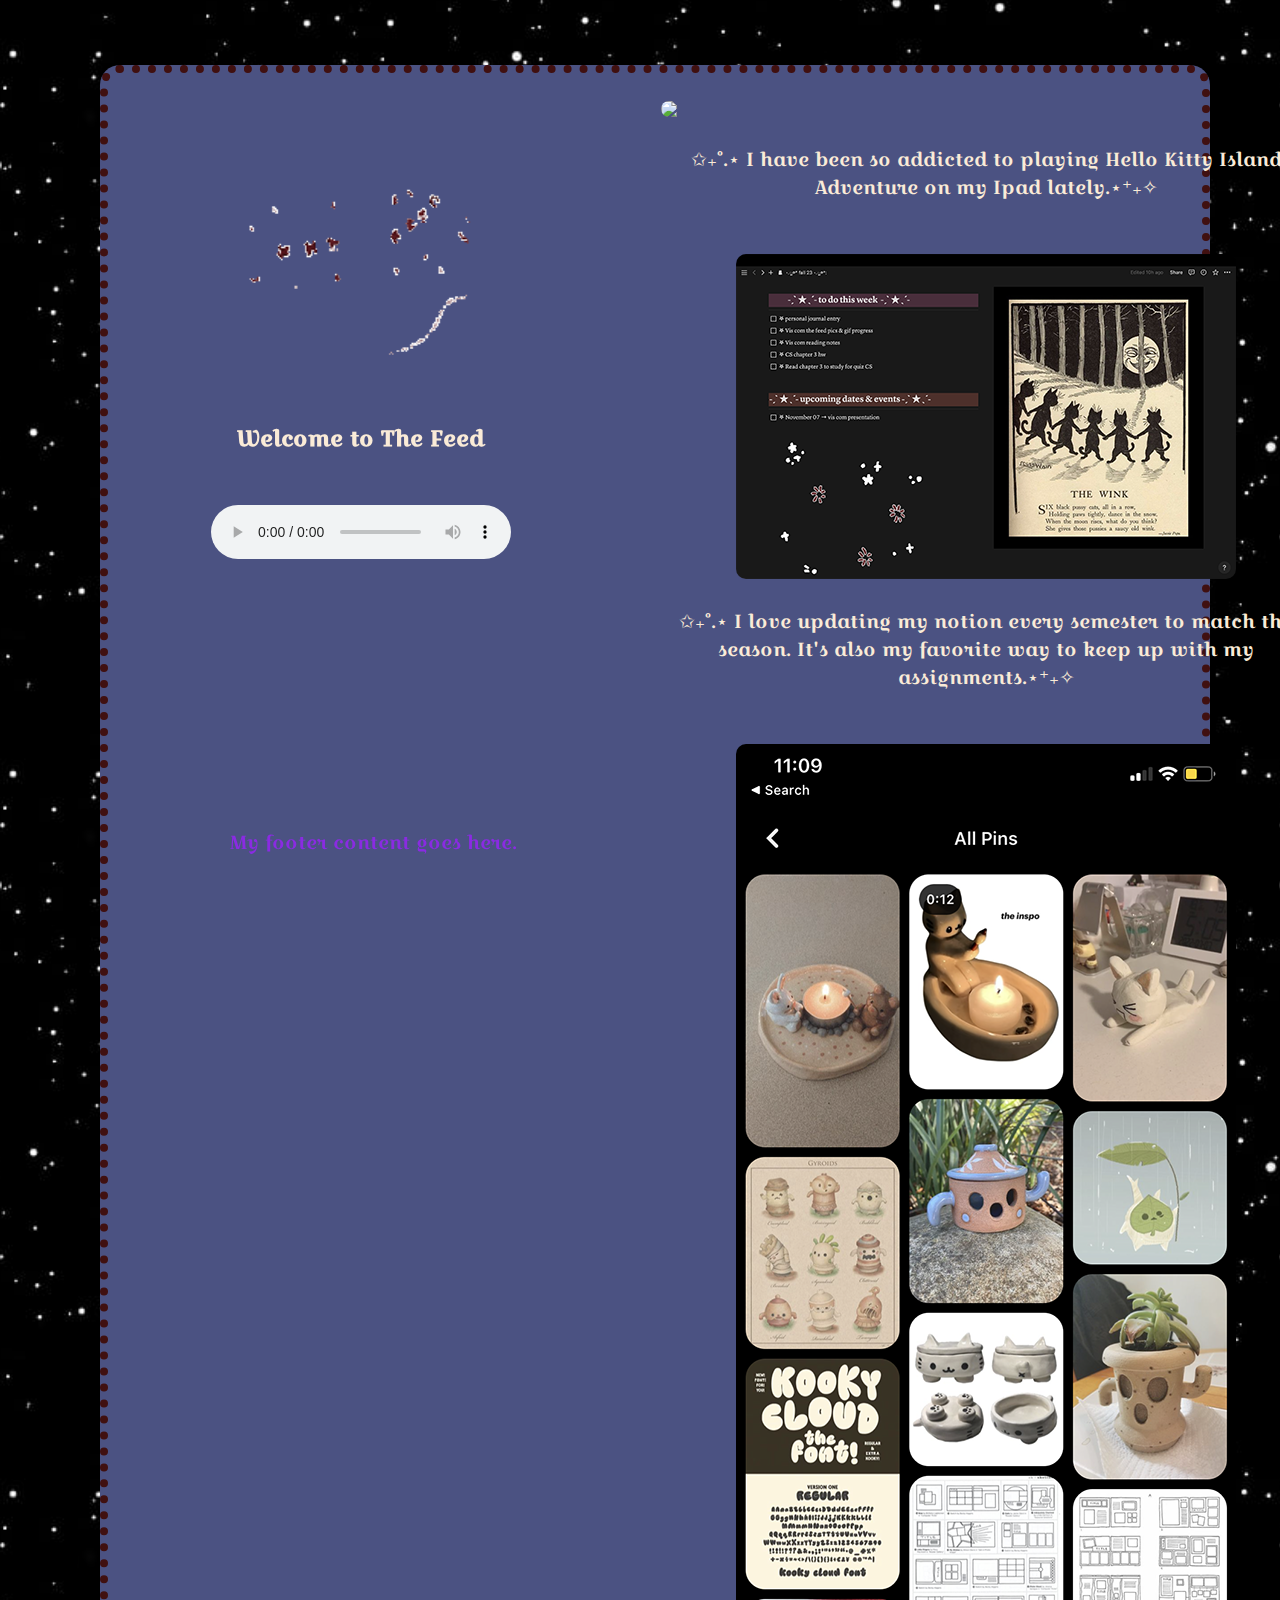
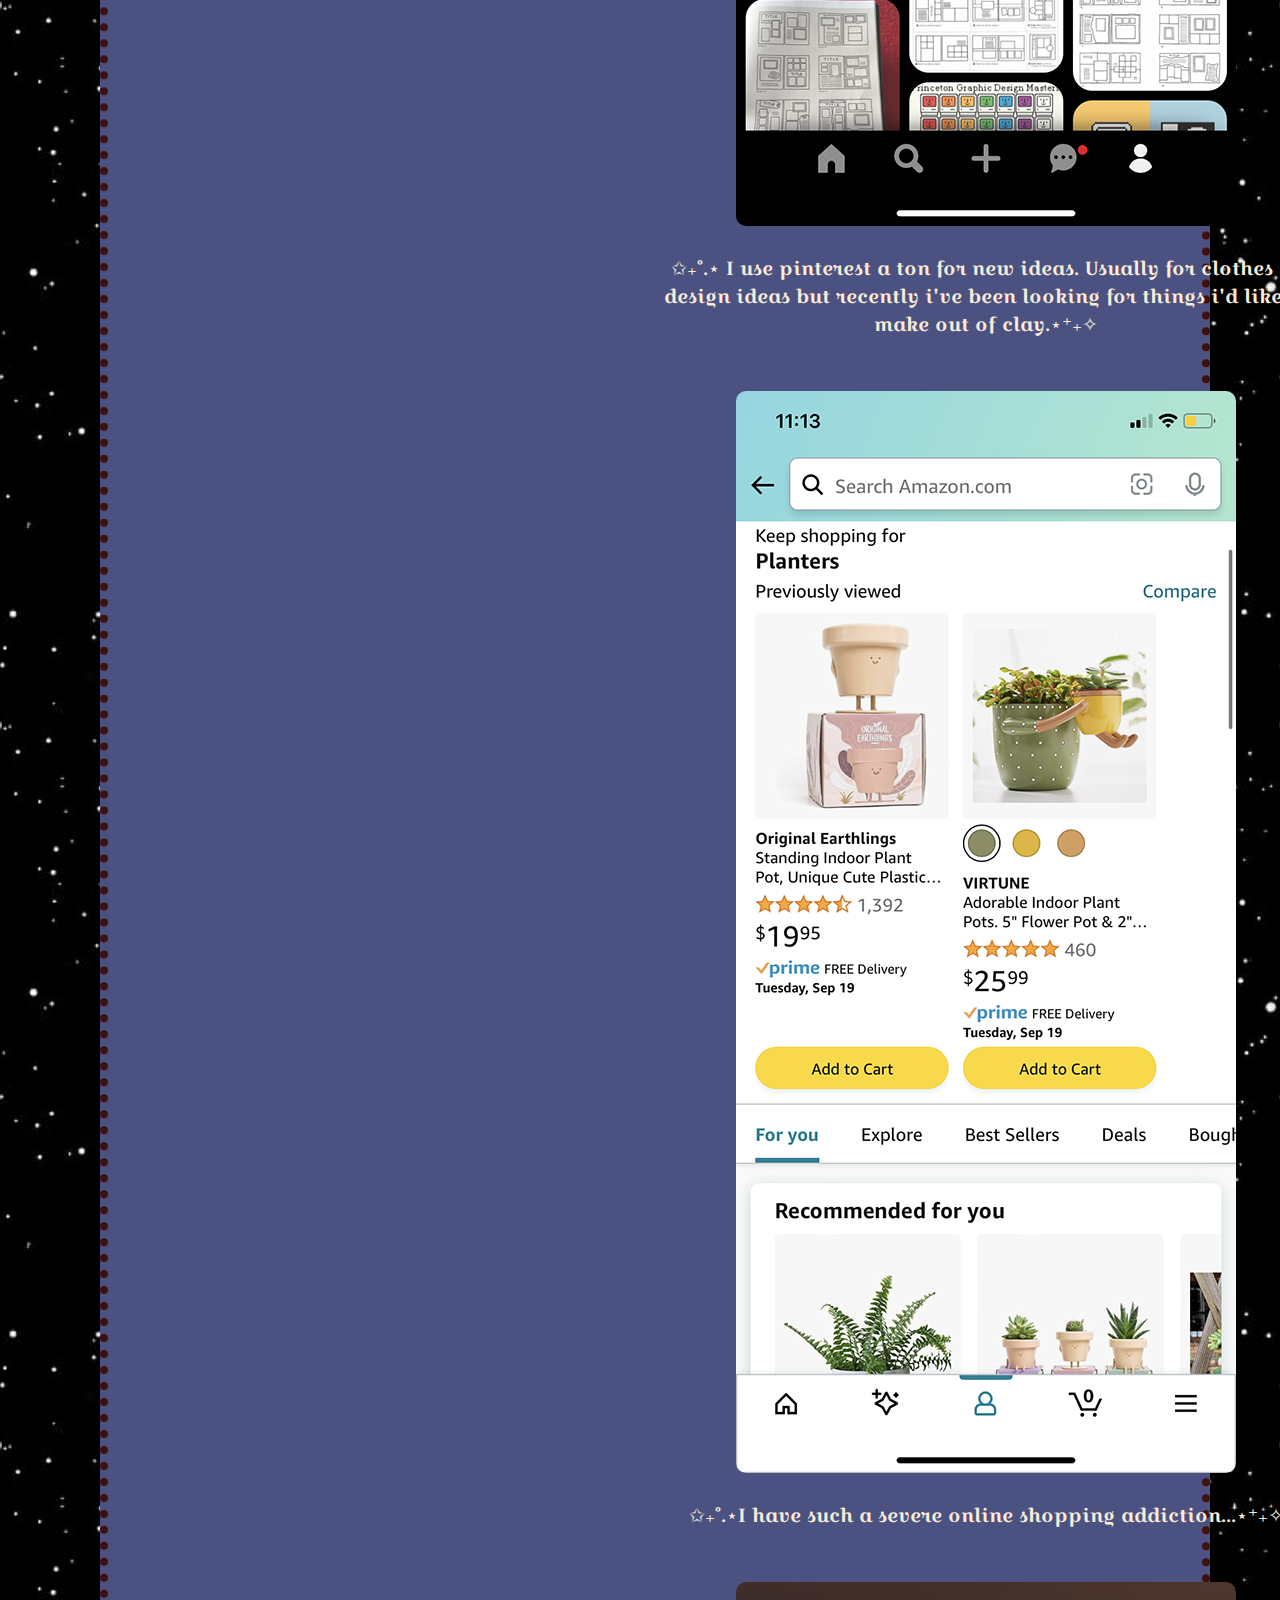
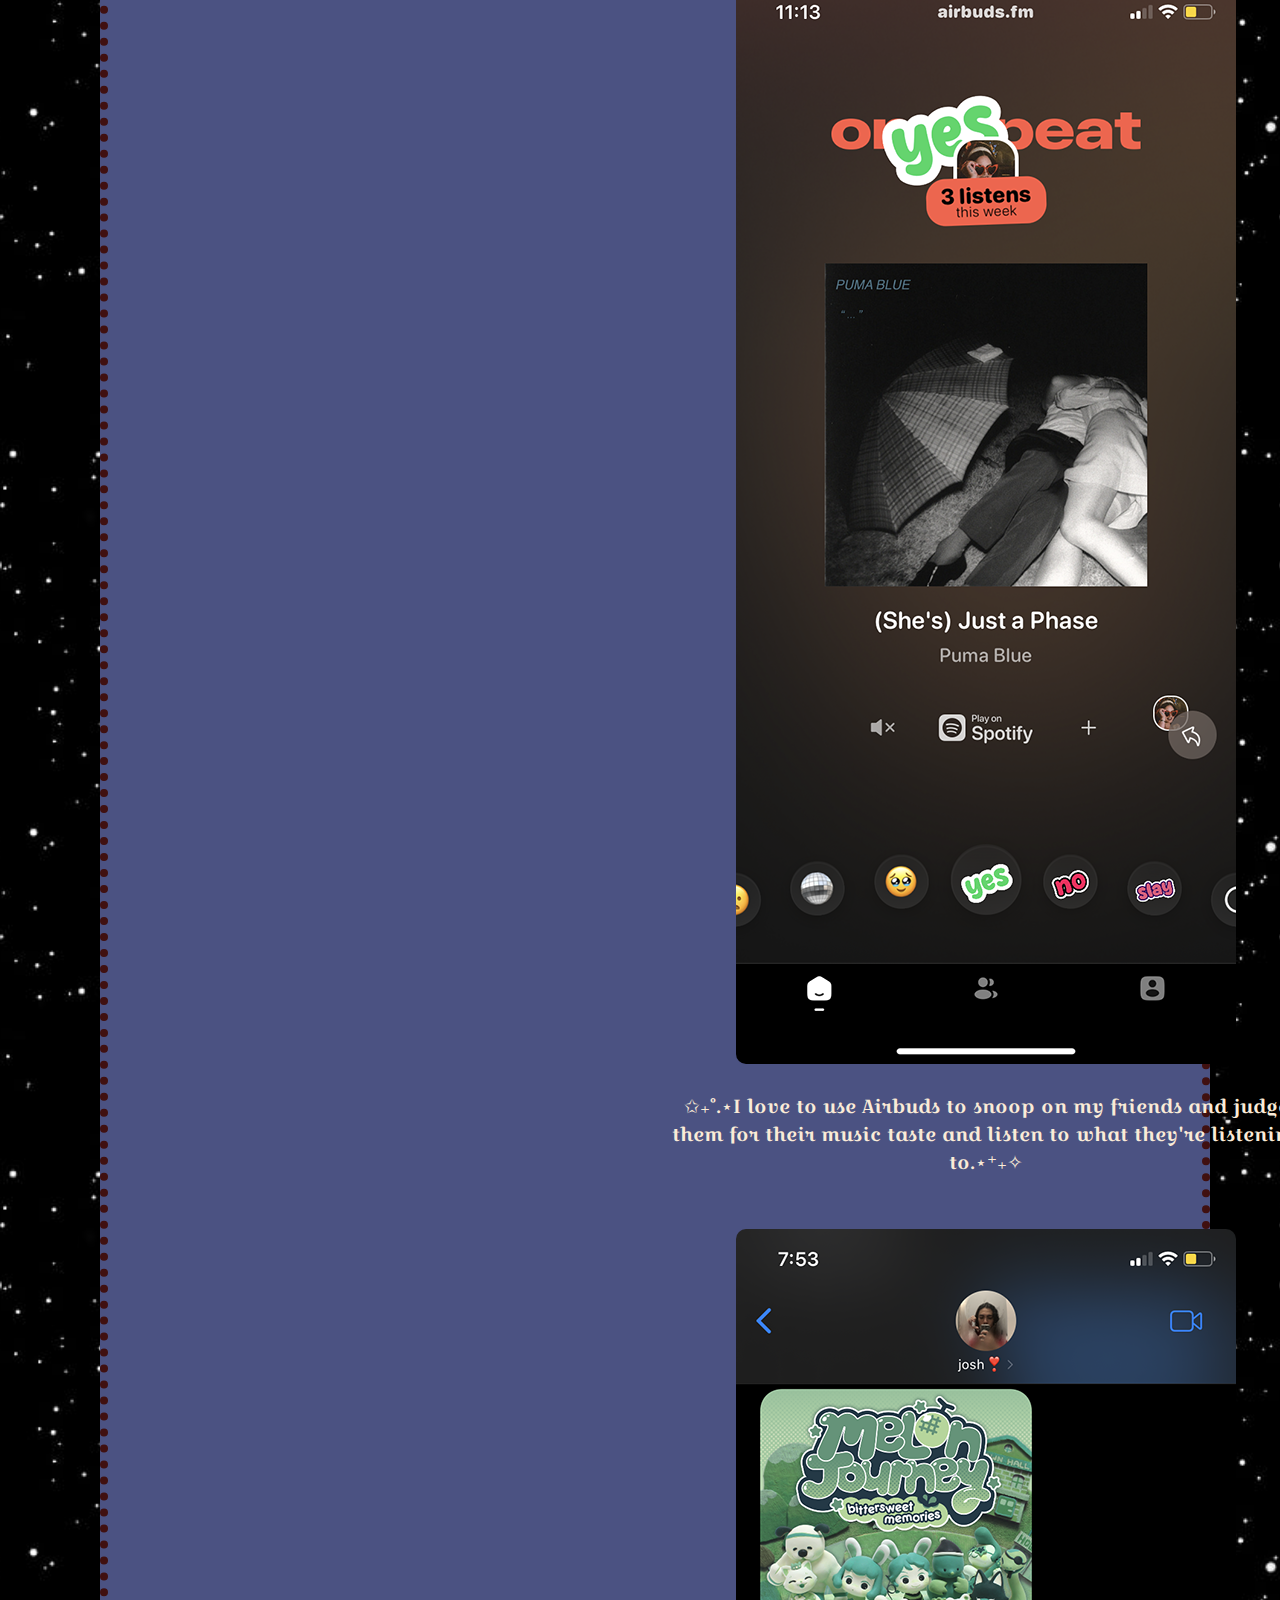
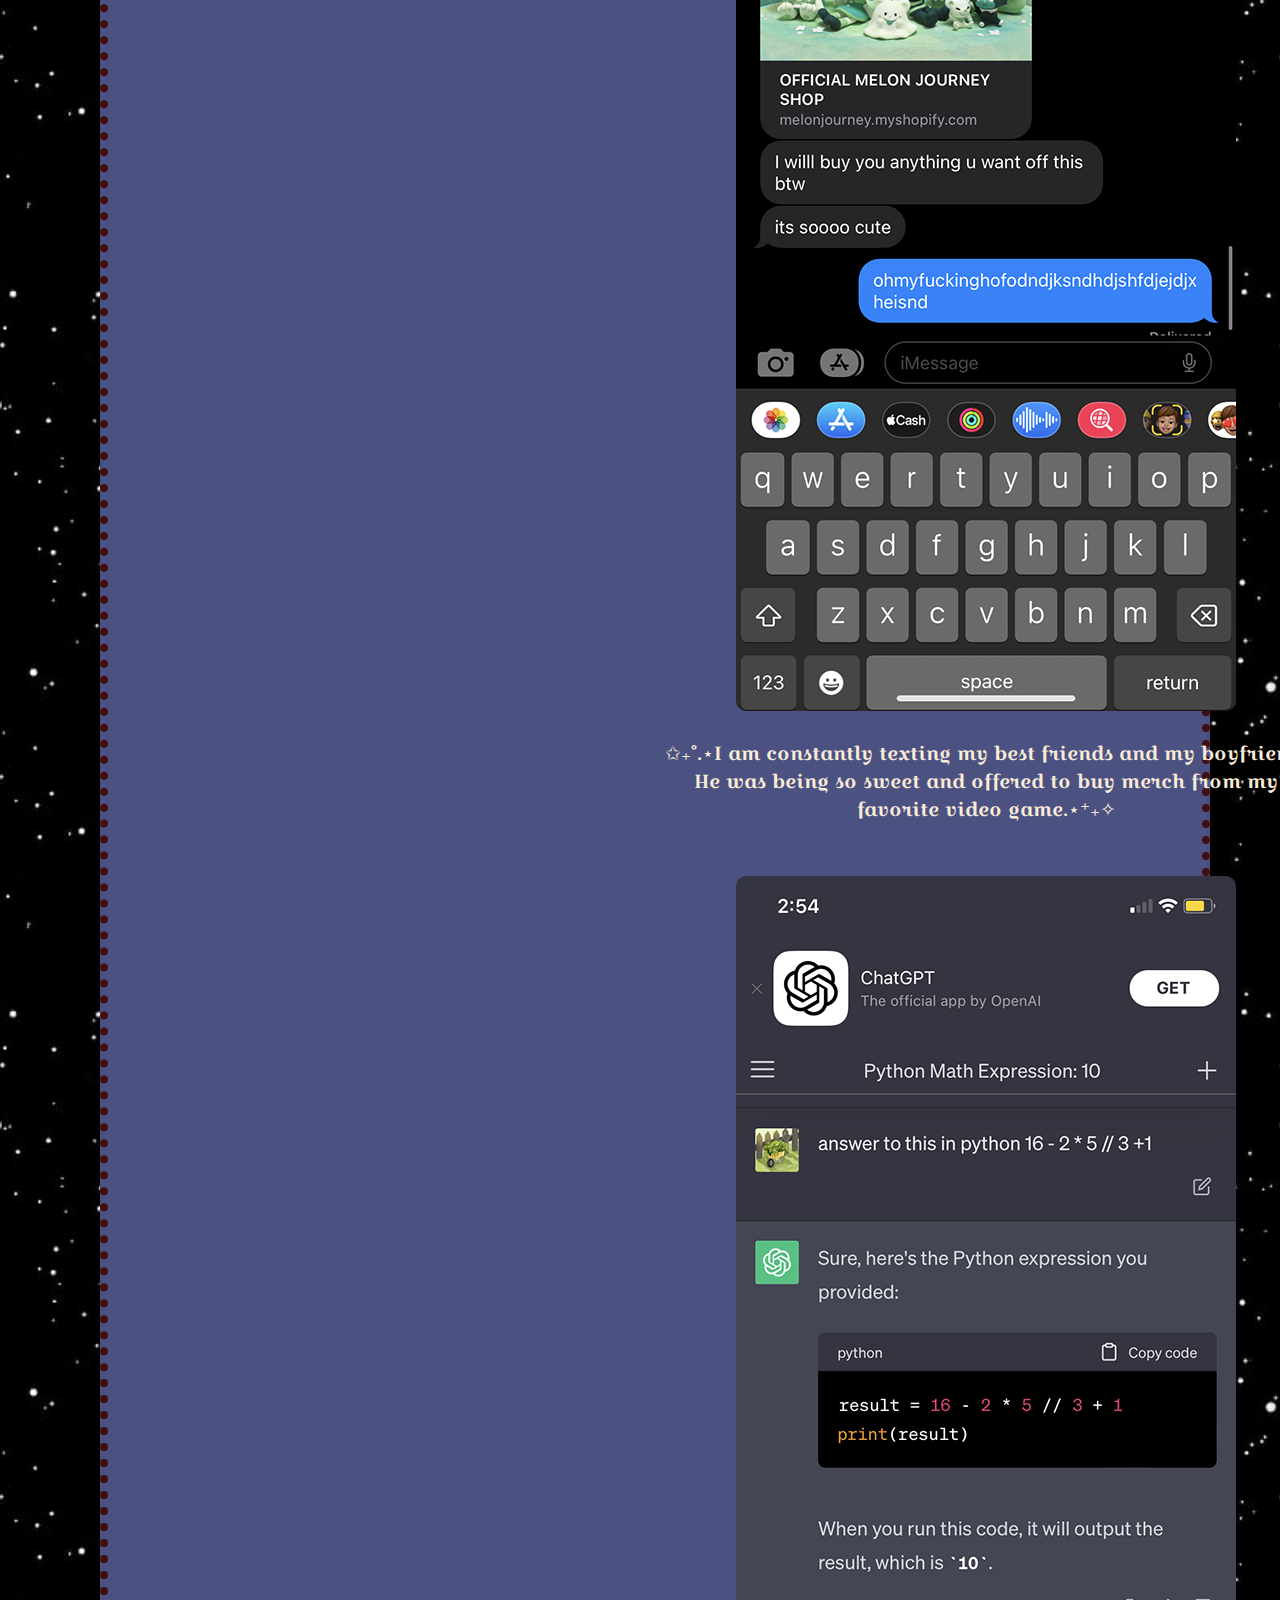
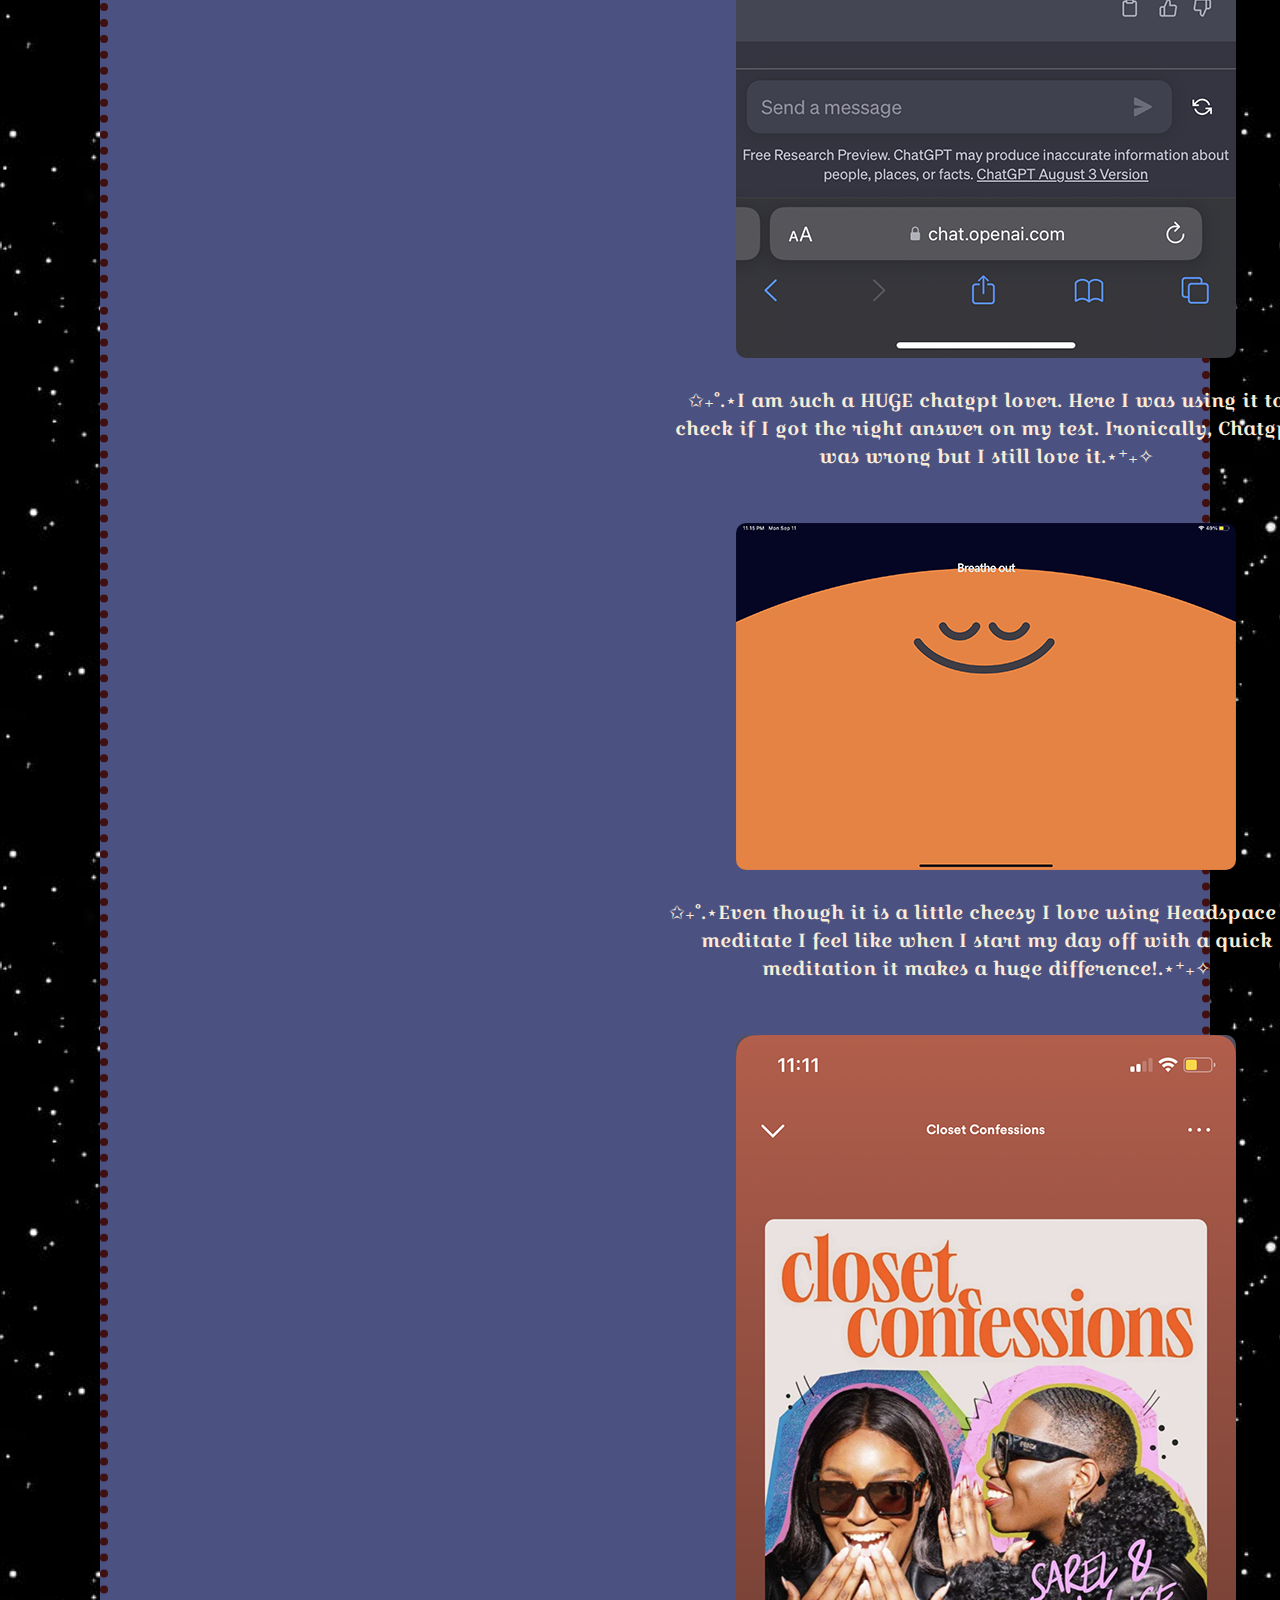
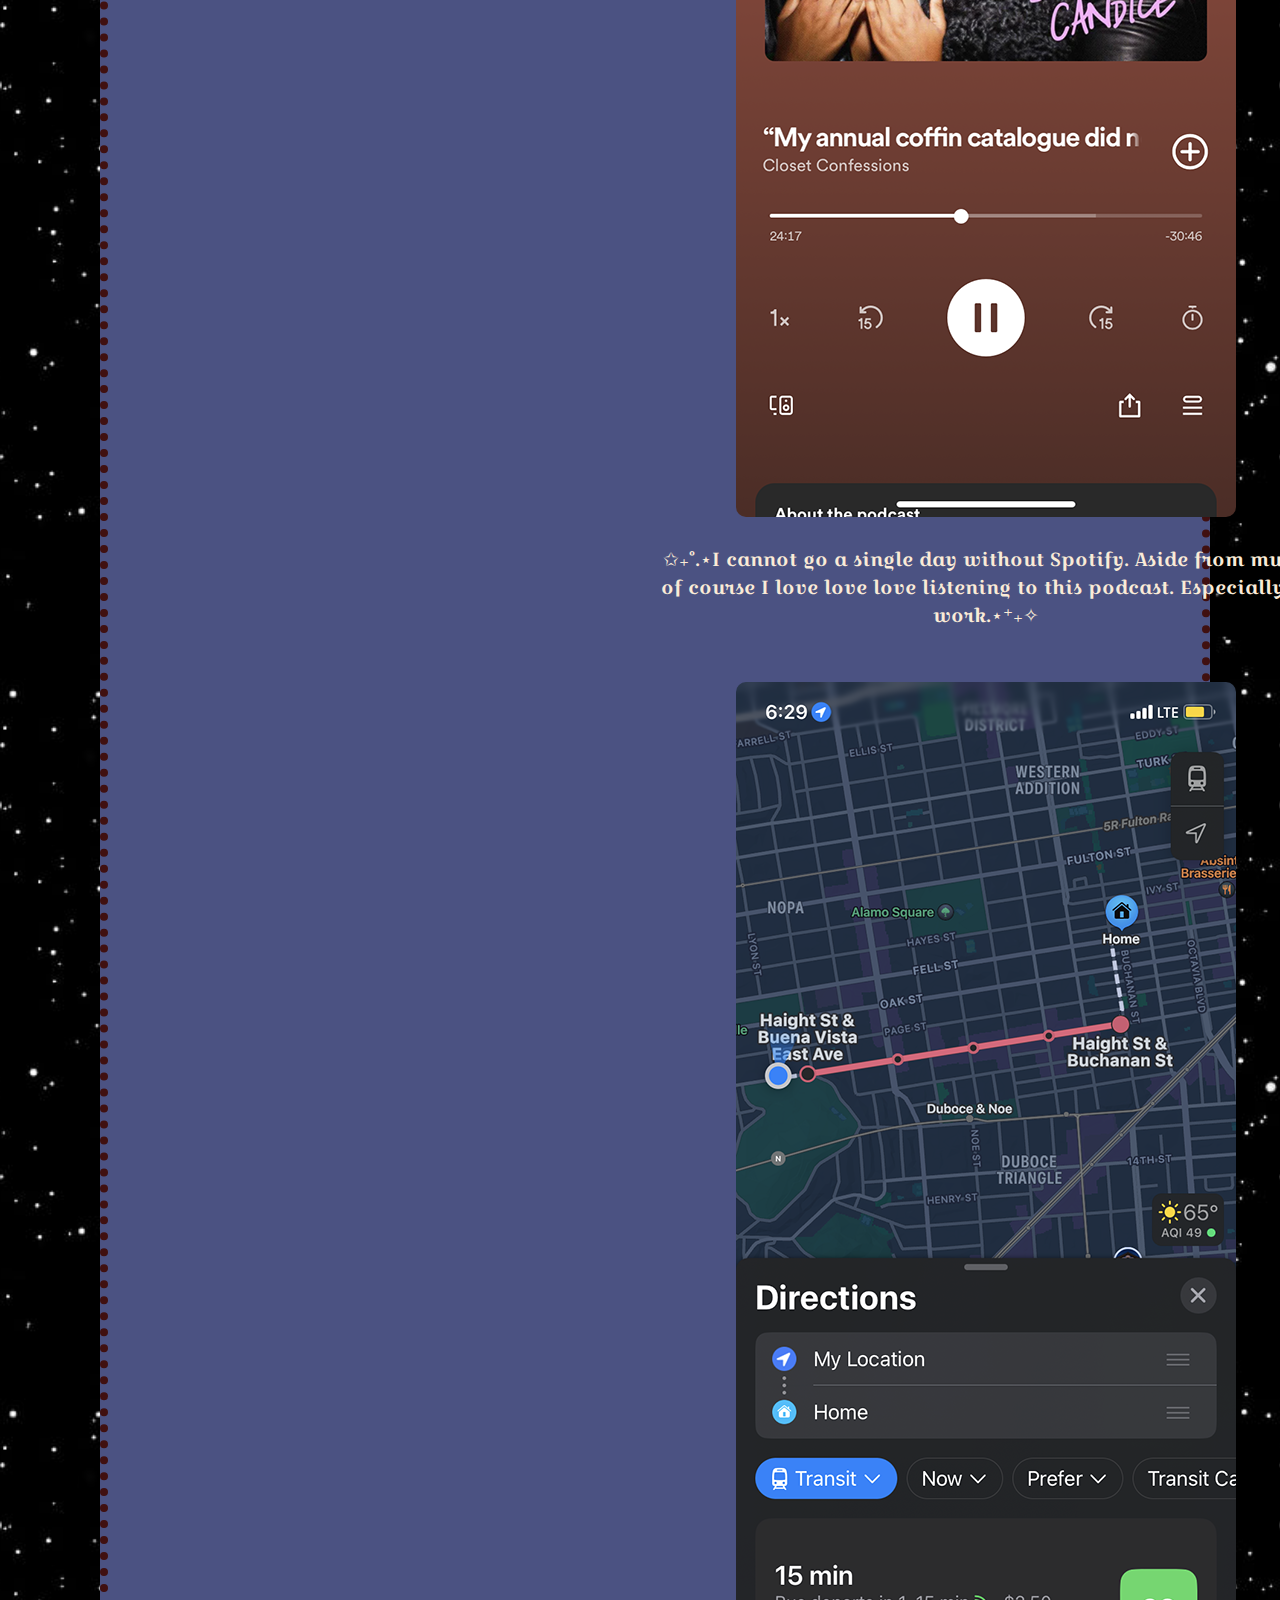
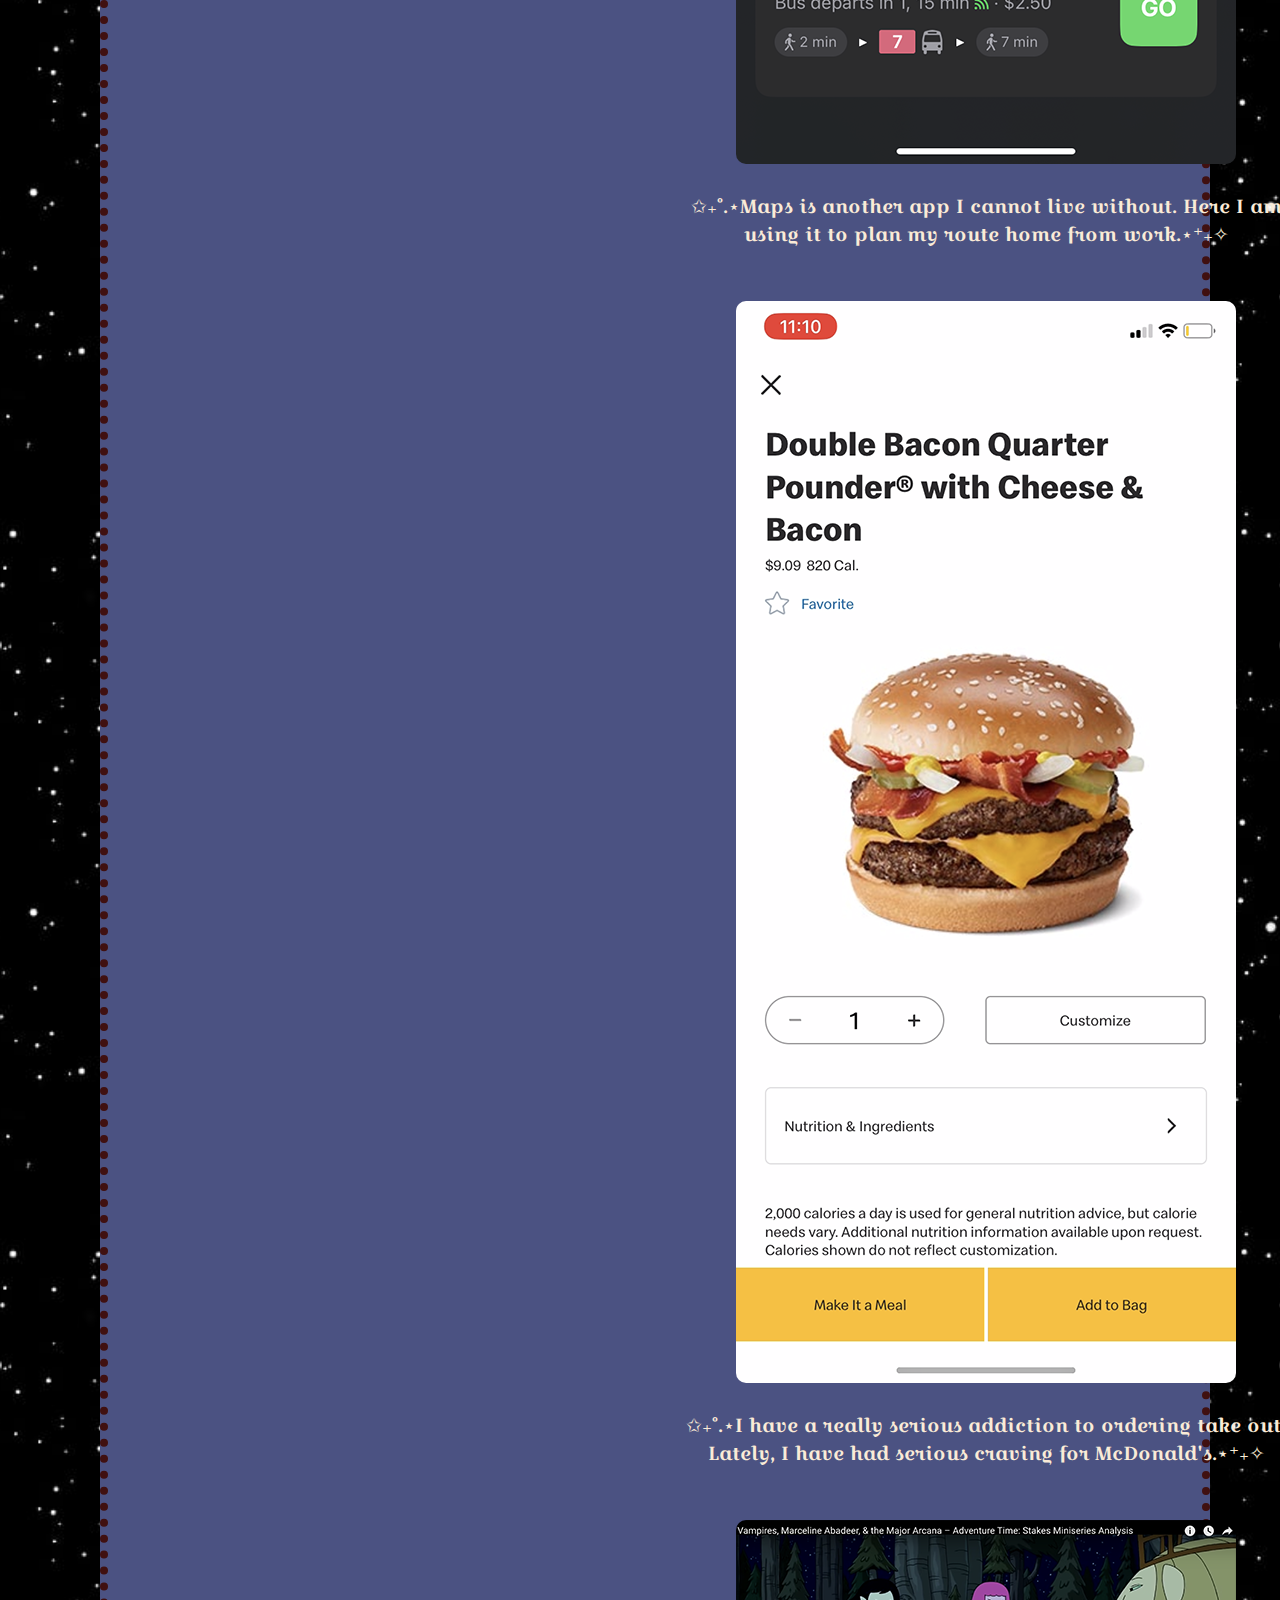
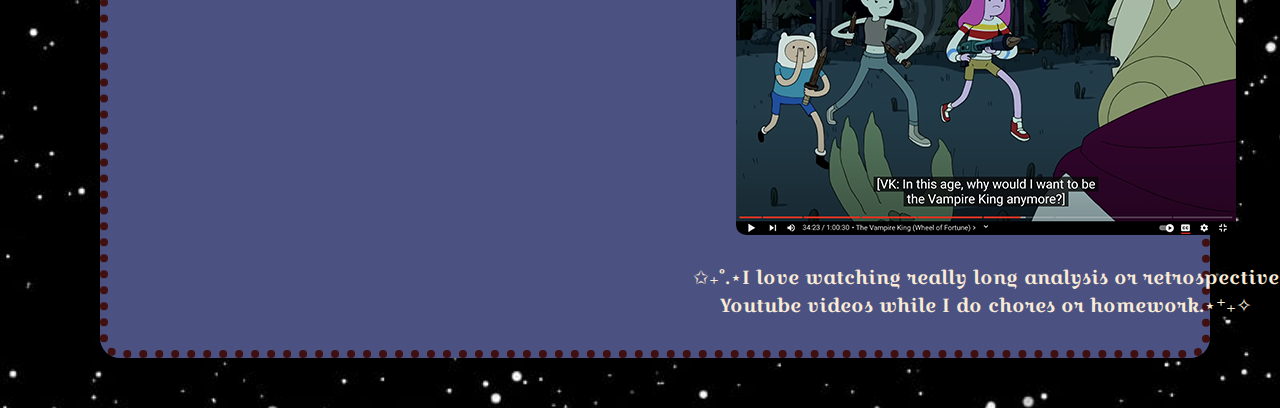
==== The feed_.html @ 3be1d319 "send to server" ====
<!DOCTYPE html>
<!--[if lt IE 7]>      <html class="no-js lt-ie9 lt-ie8 lt-ie7"> <![endif]-->
<!--[if IE 7]>         <html class="no-js lt-ie9 lt-ie8"> <![endif]-->
<!--[if IE 8]>         <html class="no-js lt-ie9"> <![endif]-->
<!--[if gt IE 8]>      <html class="no-js"> <!--<![endif]-->
<html>
    <header>
        <meta charset="utf-8">
        <meta http-equiv="X-UA-Compatible" content="IE=edge">
        <title>The Feed</title>
        <meta name="description" content="social media, feed content">
        <meta name="viewport" content="width=device-width, initial-scale=1">
        <link rel="stylesheet" href="css/stylesheet.css">
    </header>
    <body>
        <div id="layout">
        <!--[if lt IE 7]>
            <p class="browsehappy">You are using an <strong>outdated</strong> browser. Please <a href="#">upgrade your browser</a> to improve your experience.</p>
        <![endif]-->

        <header>
            <a href="index.html">
                <img src="img/logo.GIF"
                alt="stars bursting into the feed title">
            </a>
        </header>

        <nav>
        <h3> Welcome to The Feed</h3>
<br>
        <div class="audio-player">
            <audio controls>
                <source src="audio/hipshop.mp3" type="audio/mpeg">
                Your browser does not support the audio element.
            </audio>
        </div>
        </nav>

        <main>
            <section>
                <img src="IMG/HKIA2.jpg">
            <br>
                <p>✩₊˚.⋆ I have been so addicted to playing Hello Kitty Island Adventure on my Ipad lately.⋆⁺₊✧</p>
            </section>
<br>
            <section>
                <img src="img/notion.jpg">
            <br>
                <p> ✩₊˚.⋆ I love updating my notion every semester to match the season. It's also my favorite way to keep up with my assignments.⋆⁺₊✧</p>
            </section>
<br>
            <section>
                <img src="img/pinterest.png">
            <br>
                <p>✩₊˚.⋆ I use pinterest a ton for new ideas. Usually for clothes or design ideas but recently i've been looking for things i'd like to make out of clay.⋆⁺₊✧</p>
            </section>
<br>
            <section>
                <img src="img/amazon.png">
            <br>
                <p>✩₊˚.⋆I have such a severe online shopping addiction...⋆⁺₊✧ </p>
            </section>
<br>
            <section>
                <img src="img/airbuds.png">
            <br>
                <p> ✩₊˚.⋆I love to use Airbuds to snoop on my friends and judge them for their music taste and listen to what they're listening to.⋆⁺₊✧</p>
            </section>
<br>
            <section>
                <img src="img/text.png">
            <br>
                <p>✩₊˚.⋆I am constantly texting my best friends and my boyfriend. He was being so sweet and offered to buy merch from my favorite video game.⋆⁺₊✧</p>
            </section>
<br>
            <section>
                <img src="img/chatgpt.png">
            <br>
                <p>✩₊˚.⋆I am such a HUGE chatgpt lover. Here I was using it to check if I got the right answer on my test. Ironically, Chatgpt was wrong but I still love it.⋆⁺₊✧</p>
            </section>
<br>
            <section>
                <img src="img/head.png">
            <br>
                <p>✩₊˚.⋆Even though it is a little cheesy I love using Headspace to meditate I feel like when I start my day off with a quick meditation it makes a huge difference!.⋆⁺₊✧</p>
            </section>
<br>
            <section>
                <img src="img/pod.png">
            <br>
                <p>✩₊˚.⋆I cannot go a single day without Spotify. Aside from music of course I love love love listening to this podcast. Especially at work.⋆⁺₊✧</p>
            </section>
<br>
            <section>
                <img src="img/maps.png">
            <br>
                <p>✩₊˚.⋆Maps is another app I cannot live without. Here I am using it to plan my route home from work.⋆⁺₊✧</p>
            </section>
<br>
            <section>
                <img src="img/food.png">
            <br>
                <p>✩₊˚.⋆I have a really serious addiction to ordering take out. Lately, I have had serious craving for McDonald's.⋆⁺₊✧</p>
            </section>
<br>
            <section>
                <img src="img/youtube.png">
            <br>
                <p>✩₊˚.⋆I love watching really long analysis or retrospective Youtube videos while I do chores or homework.⋆⁺₊✧</p>
            <br>
            </section>
        </main>

        <footer>
            <p> My footer content goes here.</p>
        </footer>
    </div>
    </body>
</html>
---- css/stylesheet.css ----
@import 
url('https://fonts.googleapis.com/css2?family=Croissant+One&display=swap');

body{
    color: antiquewhite;
    font-family: 'Croissant One', cursive;
    margin: auto;
    background-image: url("../img/bg.jpg");
    background-repeat: repeat;
    background-size: 100%;
    font-size: larger;

}

#layout {
    border-radius: 20px;
    background-color: #4B5282;
    border: 8px #401010 dotted;
    padding: 3px;
    margin: 50px;
    margin-top: 65px;
    text-align: center;
    width: 85%;
    margin-left: 100px;
}

header{
    width: 400px;
    position: fixed;
    top: 60px;
    left: 135px;
}

header img{
    transform: scale(1.5);
    margin-left: 100px;
    margin-top: 50px;
}

nav{
    position: fixed;
    width: 400px;
    top: 400px;
    margin-left: 50px;
    text-align: center;
    color: antiquewhite;
}

#audio-player{
    text-align: center;
    margin-left: 40px;
}

main{
width: 650px;
margin-left: 550px;
}

section{
margin-top: 25px;
}

section img{
    display: block;
    margin: auto;
    border-radius: 10px;
}

section img:hover{
    transform: scale(1.05);
    border: #401010 5px solid;
    box-shadow: 0 0 25px 1px antiquewhite;
}

section p{
    margin: auto;
    text-align: center;
}

footer{
color: blueviolet;
position: fixed;
text-align: center;
bottom: 25px;
left: 230px;
}

#splashgif {
    width: 525px;
    margin: auto;
    text-align: center;
    margin-top: 25px;
    margin-left: 200px;
}
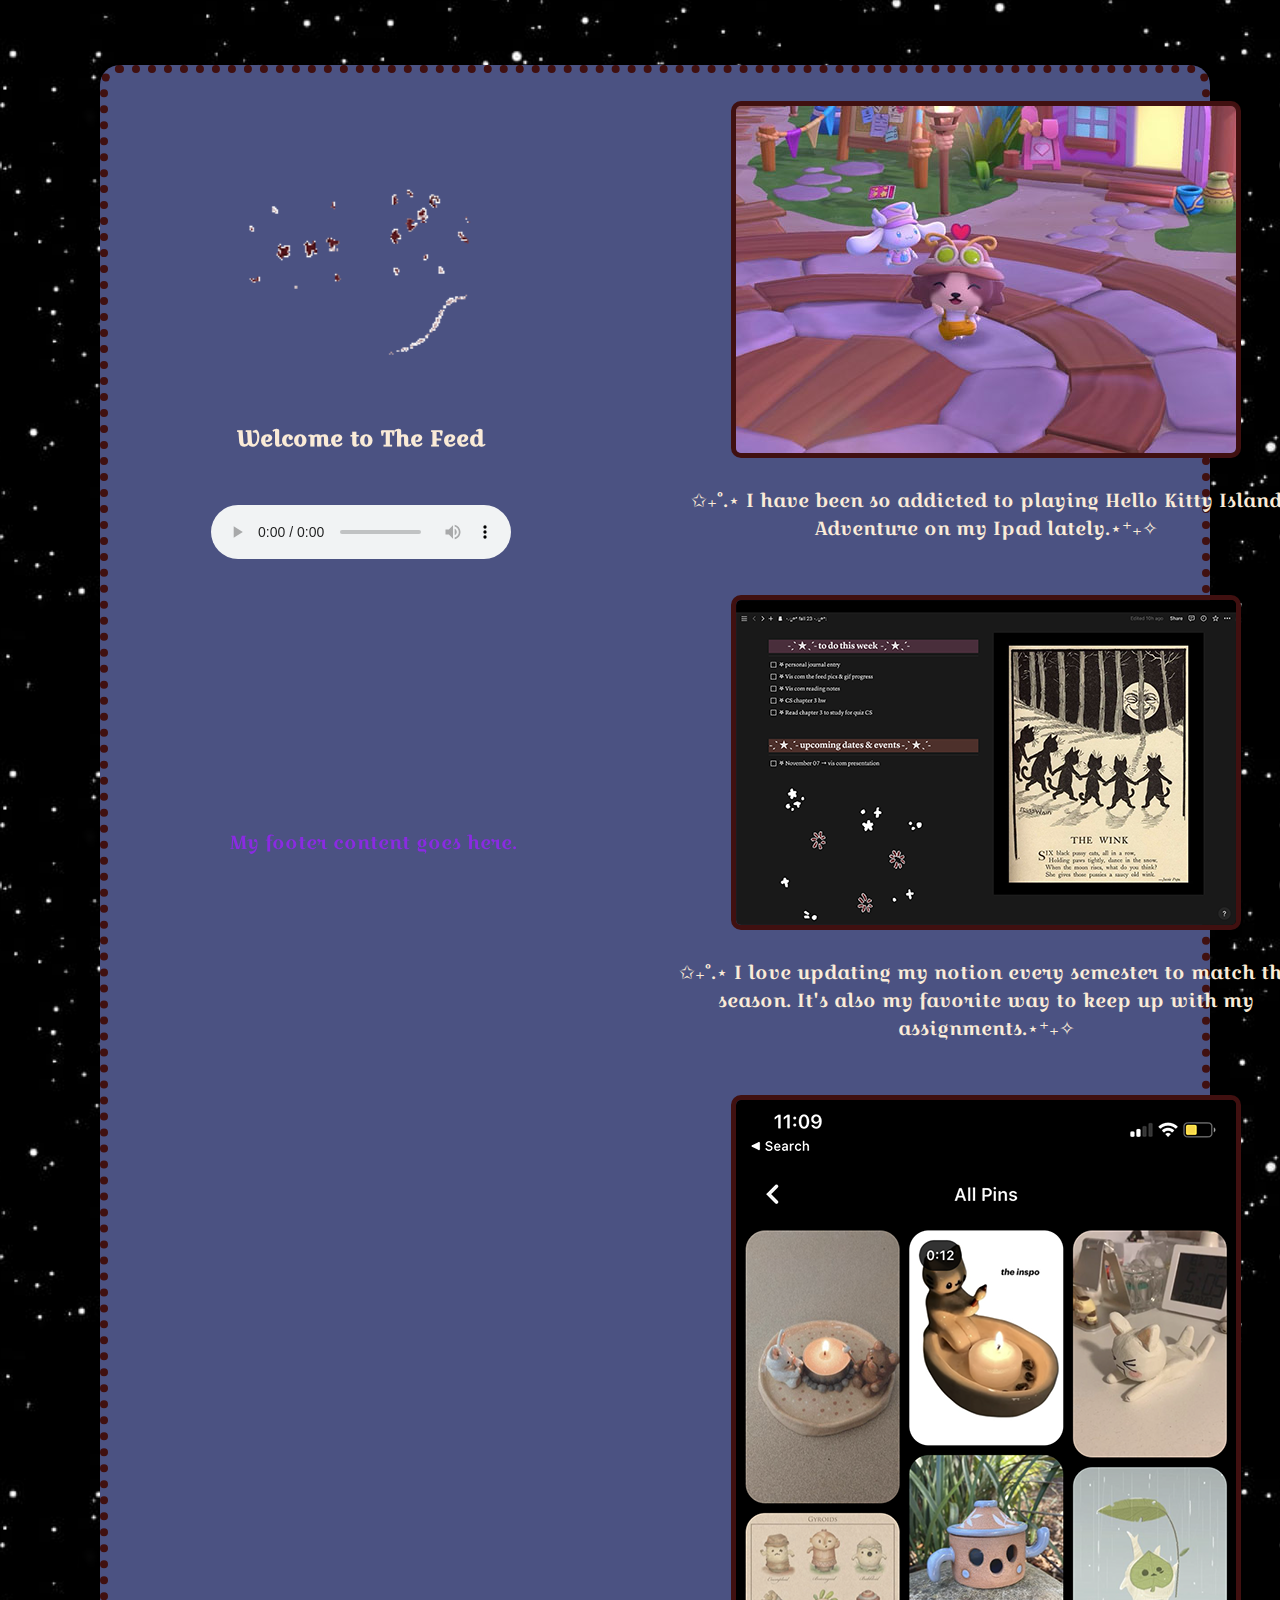
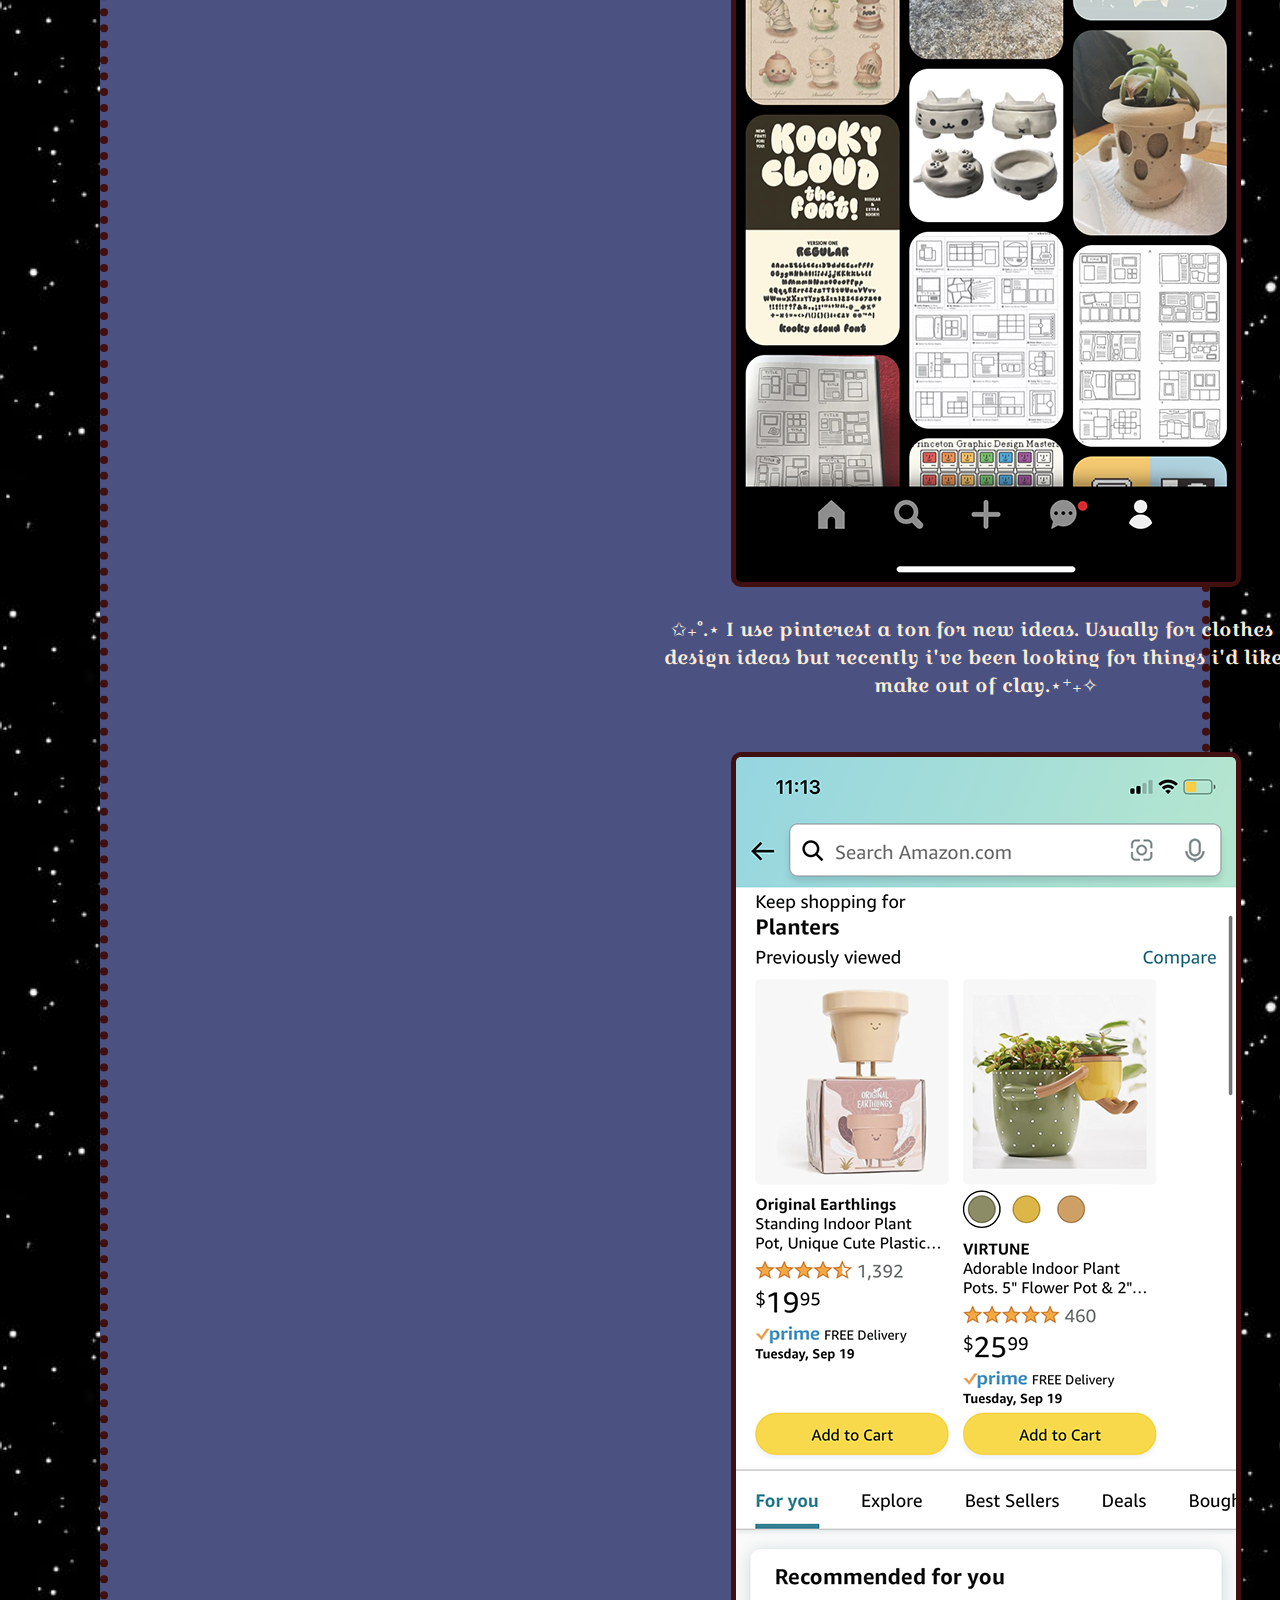
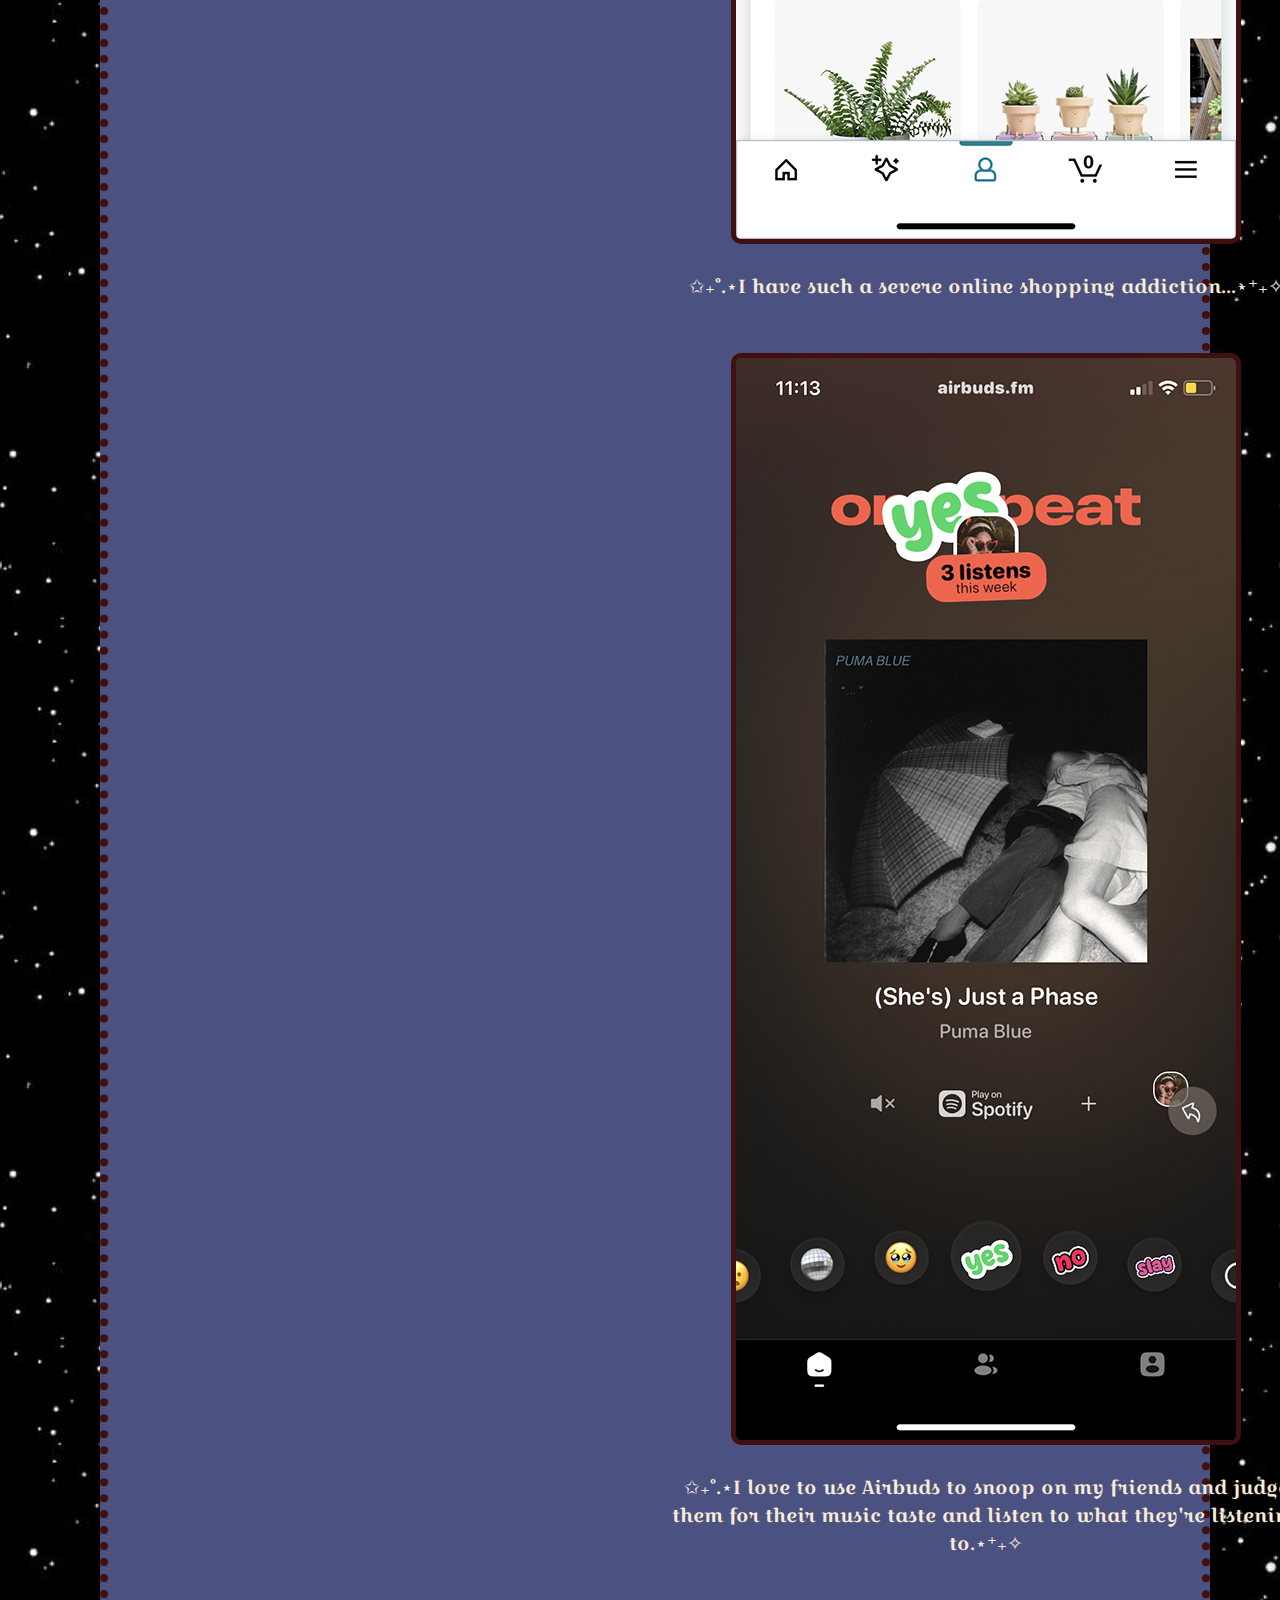
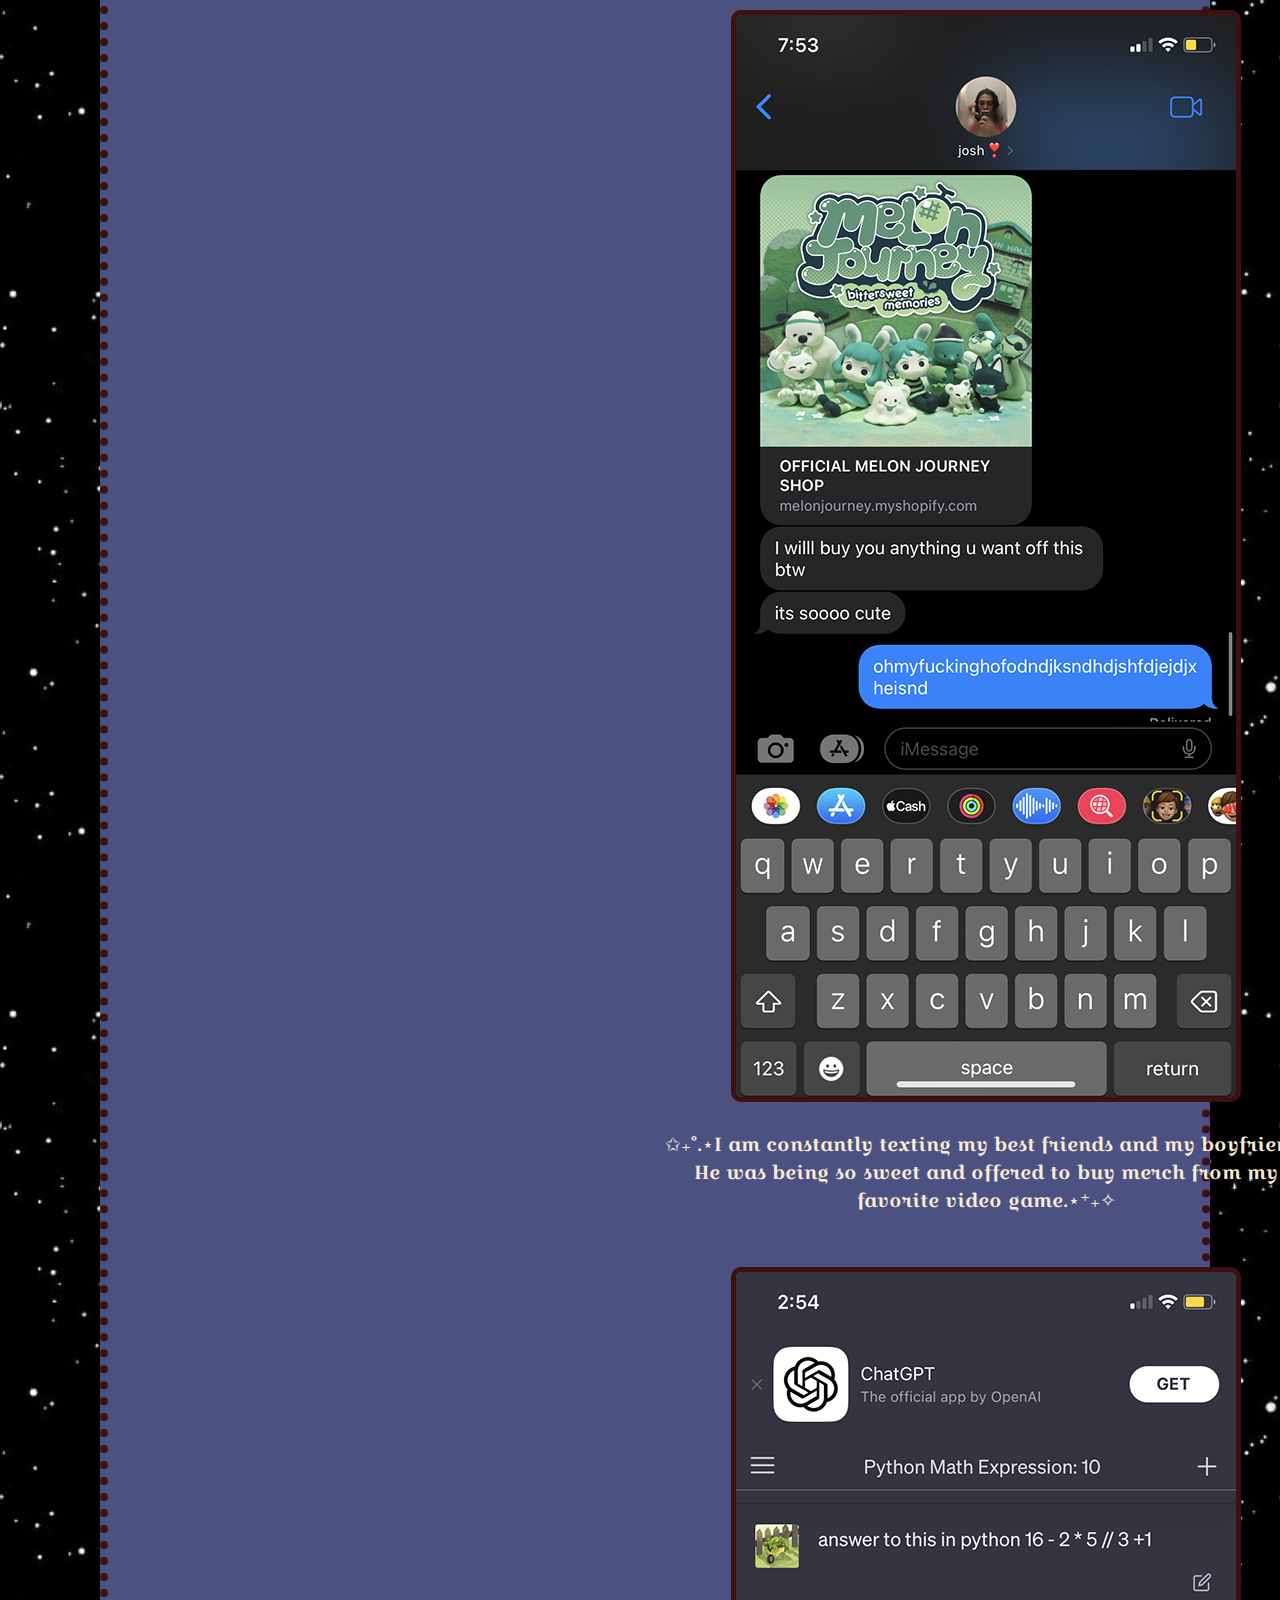
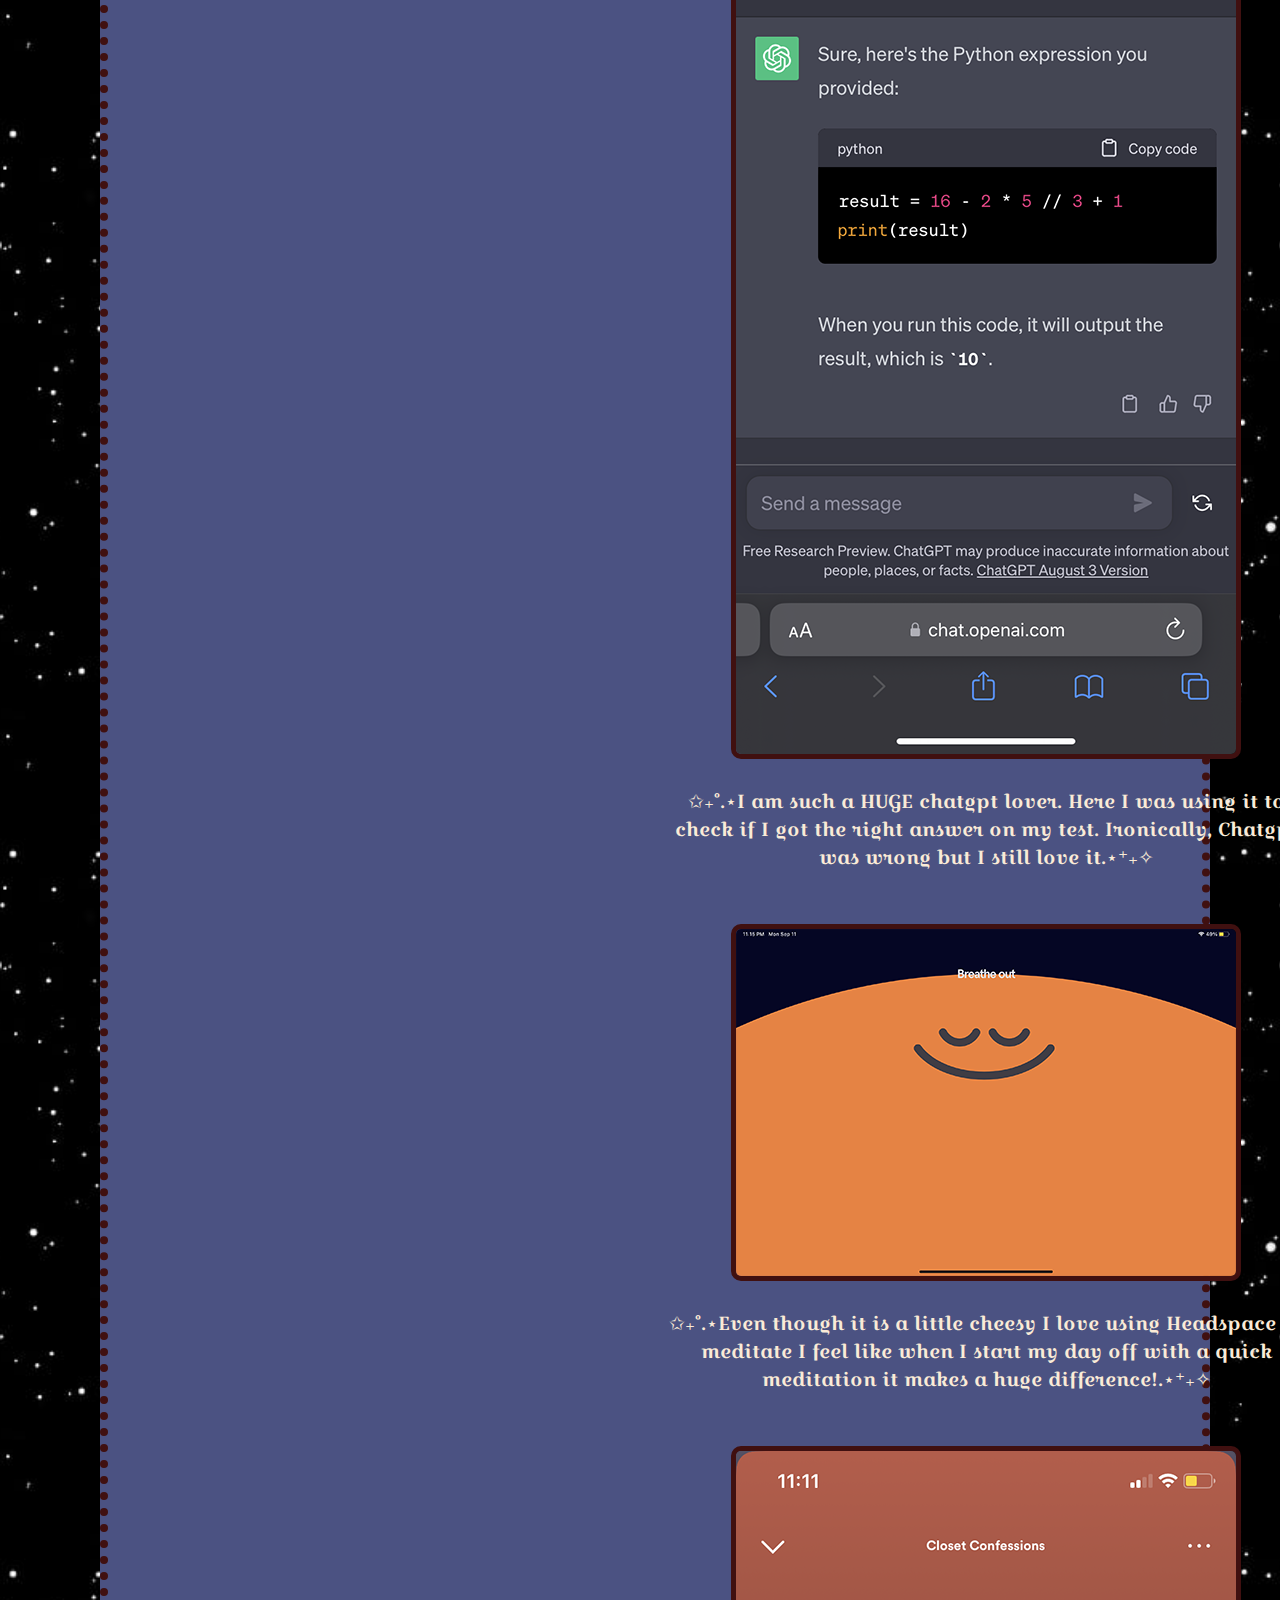
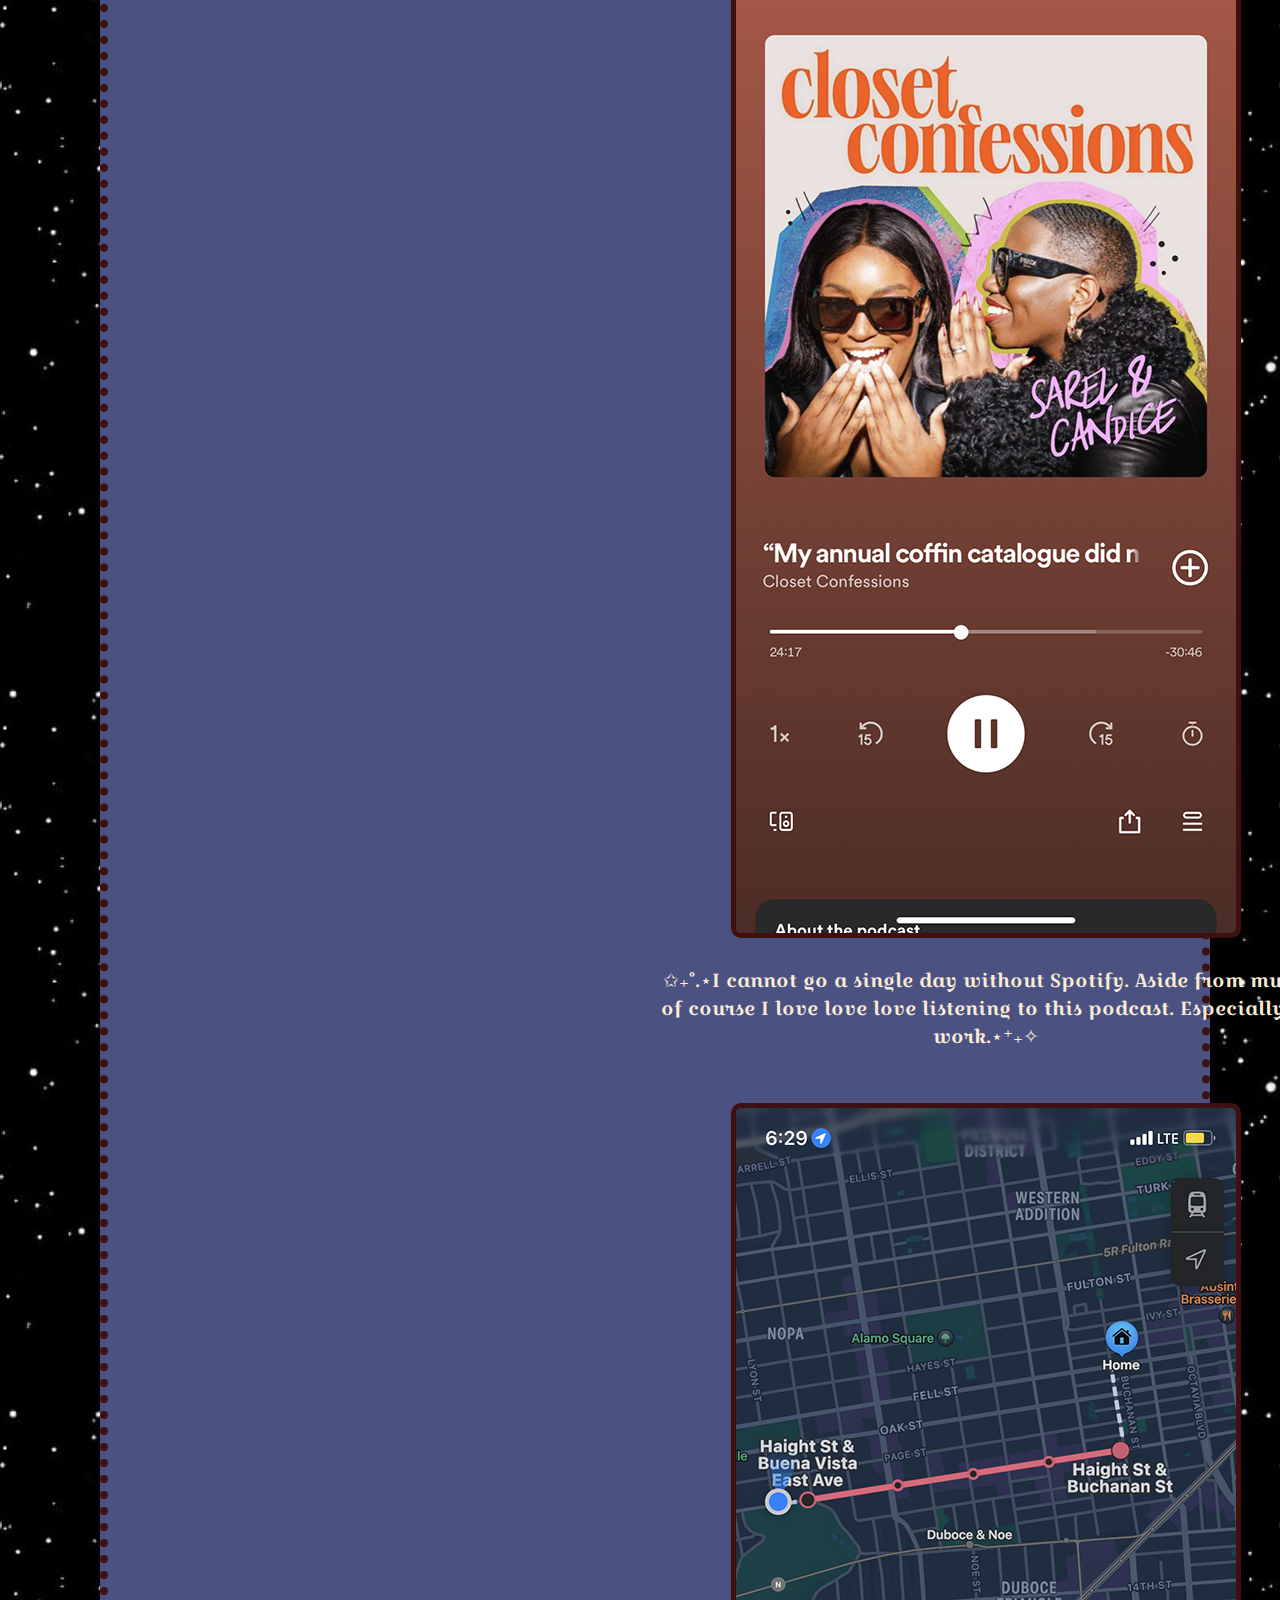
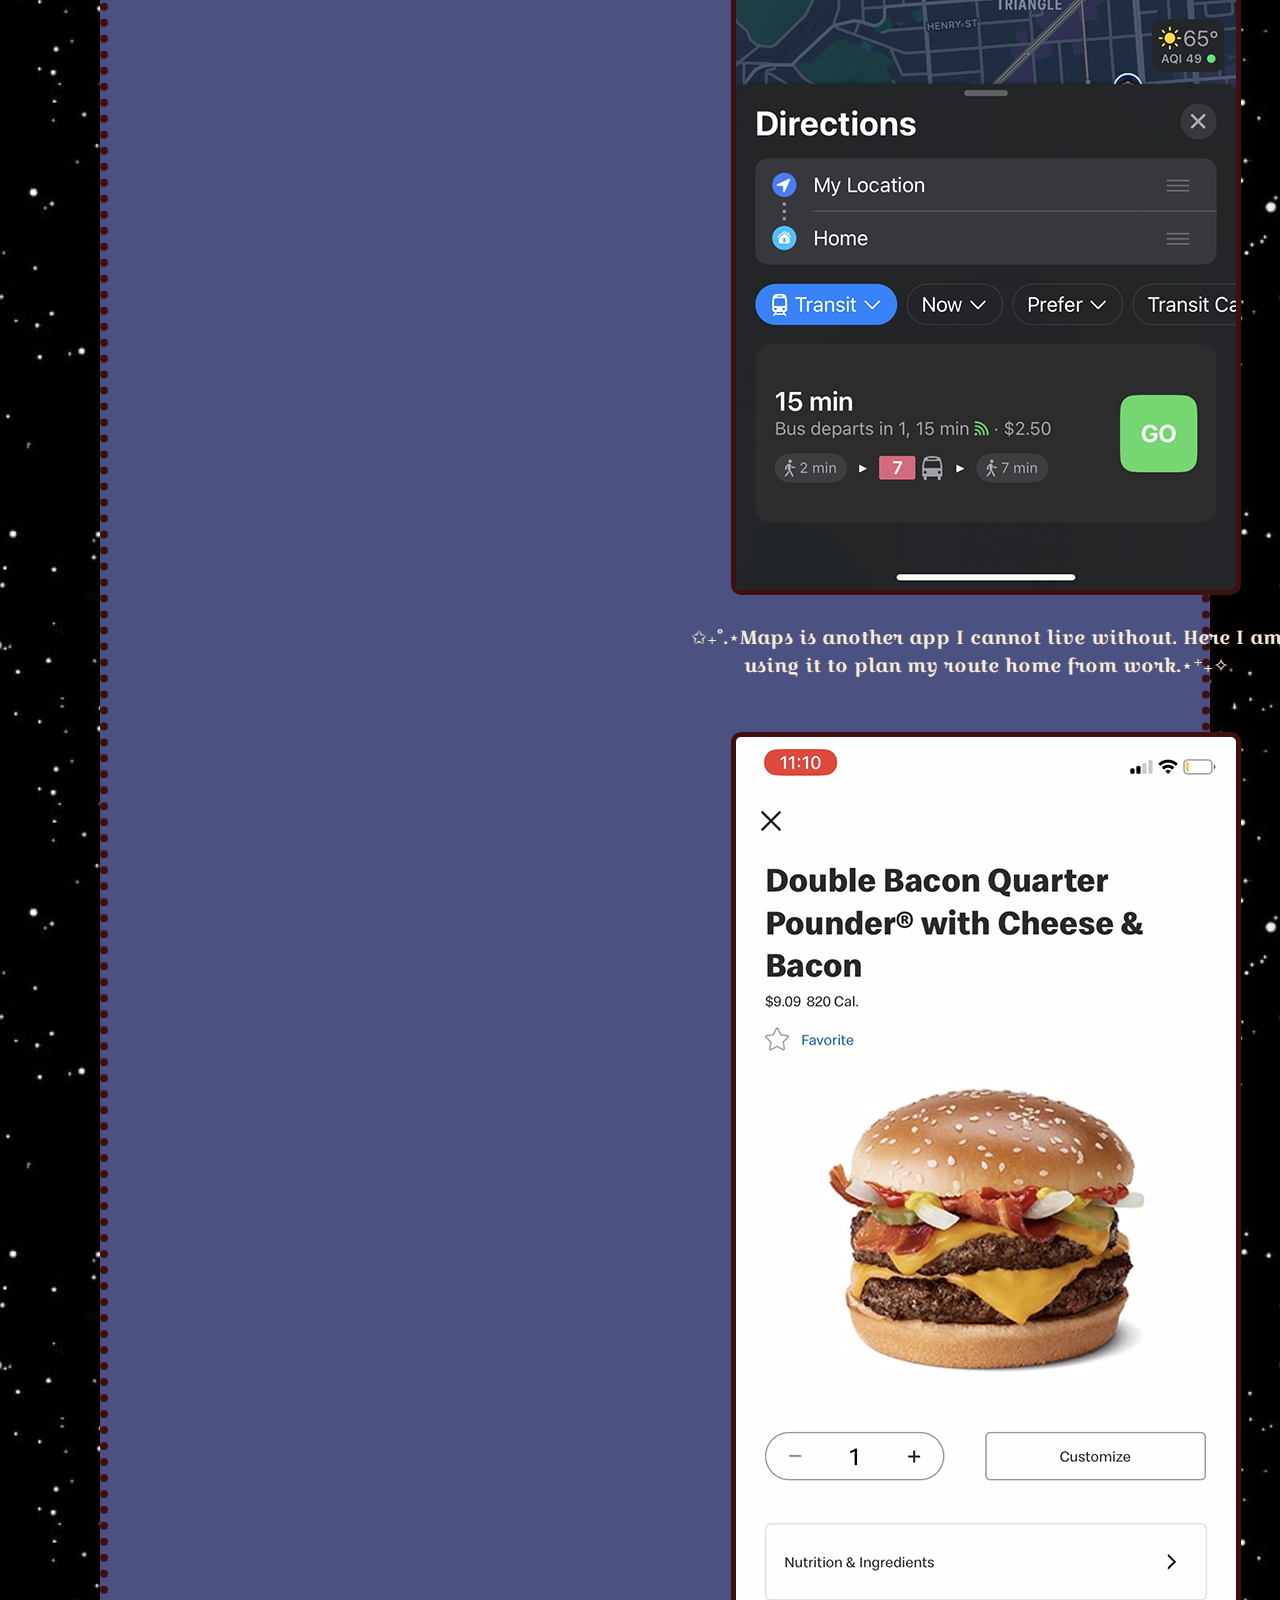
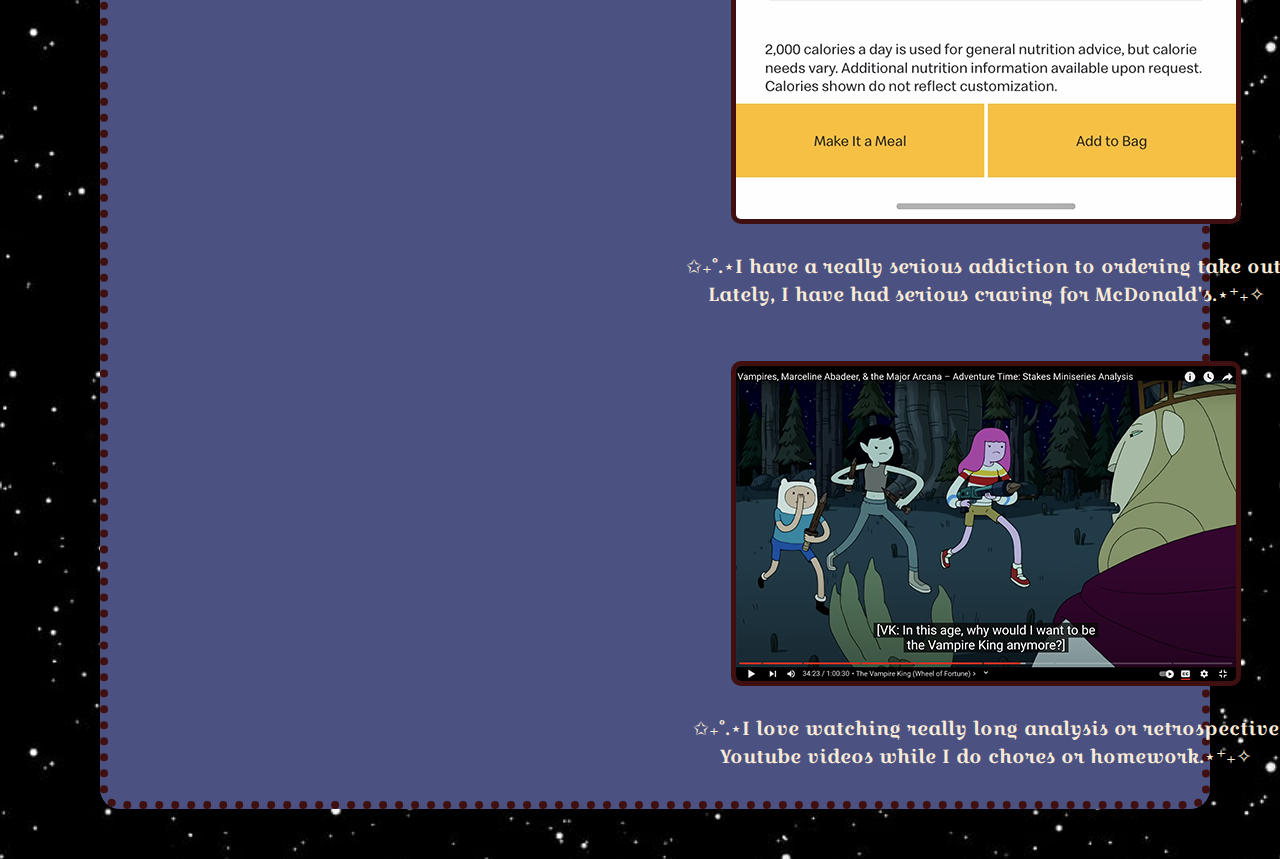
==== commit 197f2946: "corrected image path and updated css" ====
--- a/The feed_.html
+++ b/The feed_.html
@@ -38,7 +38,7 @@
 
         <main>
             <section>
-                <img src="IMG/HKIA2.jpg">
+                <img src="img/HKIA2.jpg">
             <br>
                 <p>✩₊˚.⋆ I have been so addicted to playing Hello Kitty Island Adventure on my Ipad lately.⋆⁺₊✧</p>
             </section>
--- a/css/stylesheet.css
+++ b/css/stylesheet.css
@@ -64,11 +64,11 @@
     display: block;
     margin: auto;
     border-radius: 10px;
+    border: #401010 5px solid;
 }
 
 section img:hover{
     transform: scale(1.05);
-    border: #401010 5px solid;
     box-shadow: 0 0 25px 1px antiquewhite;
 }
 
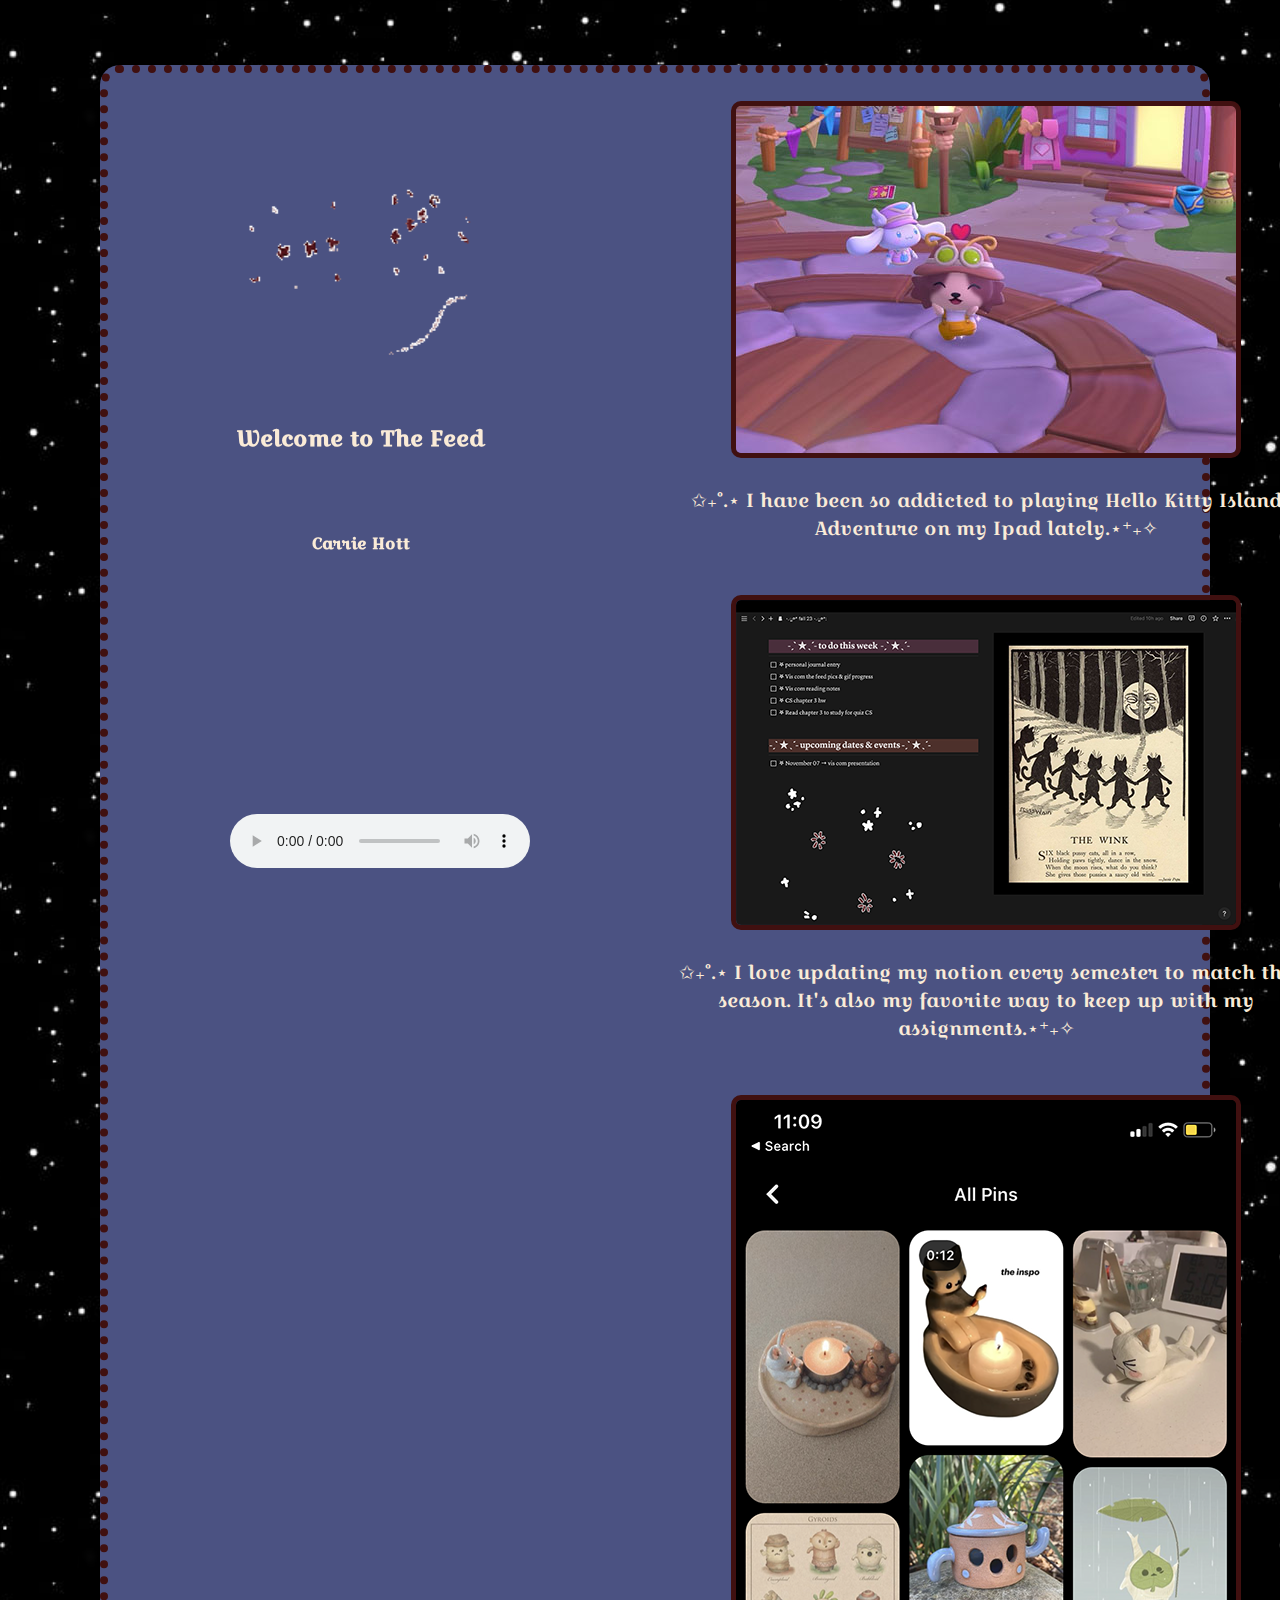
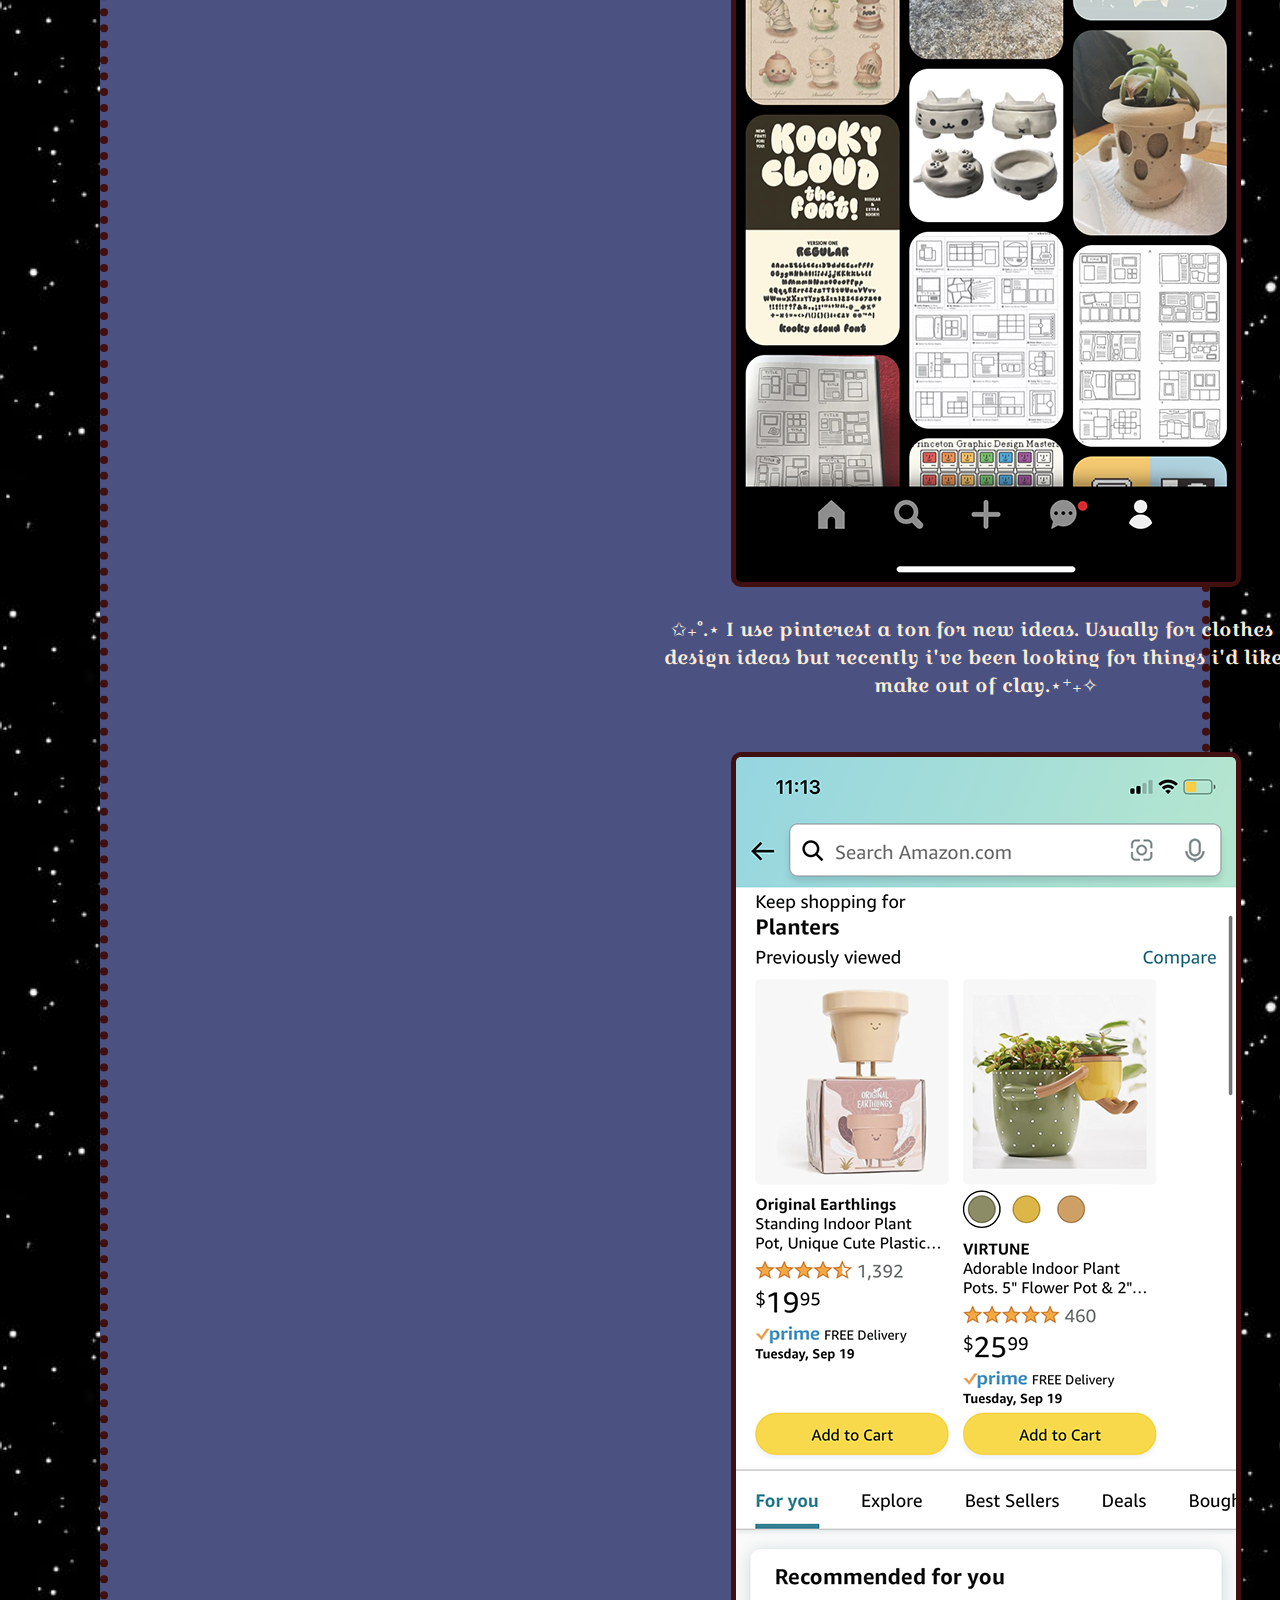
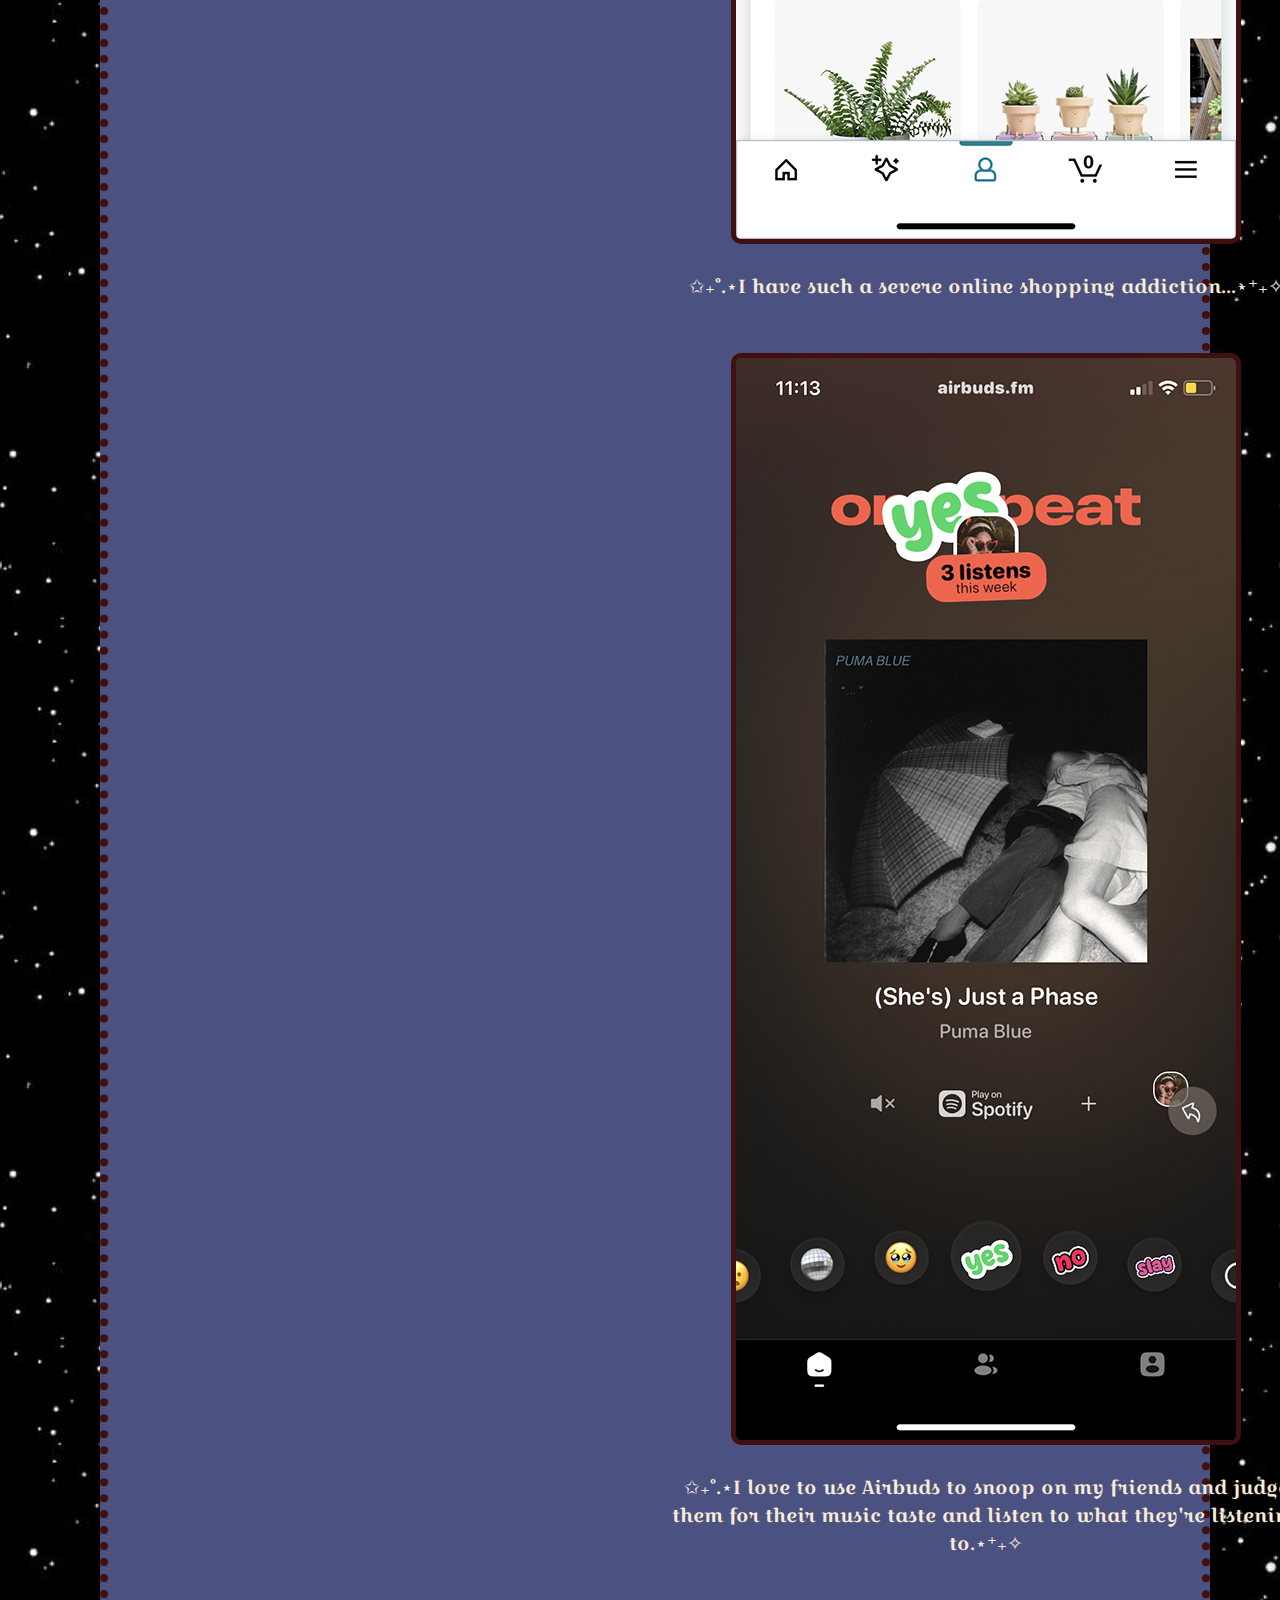
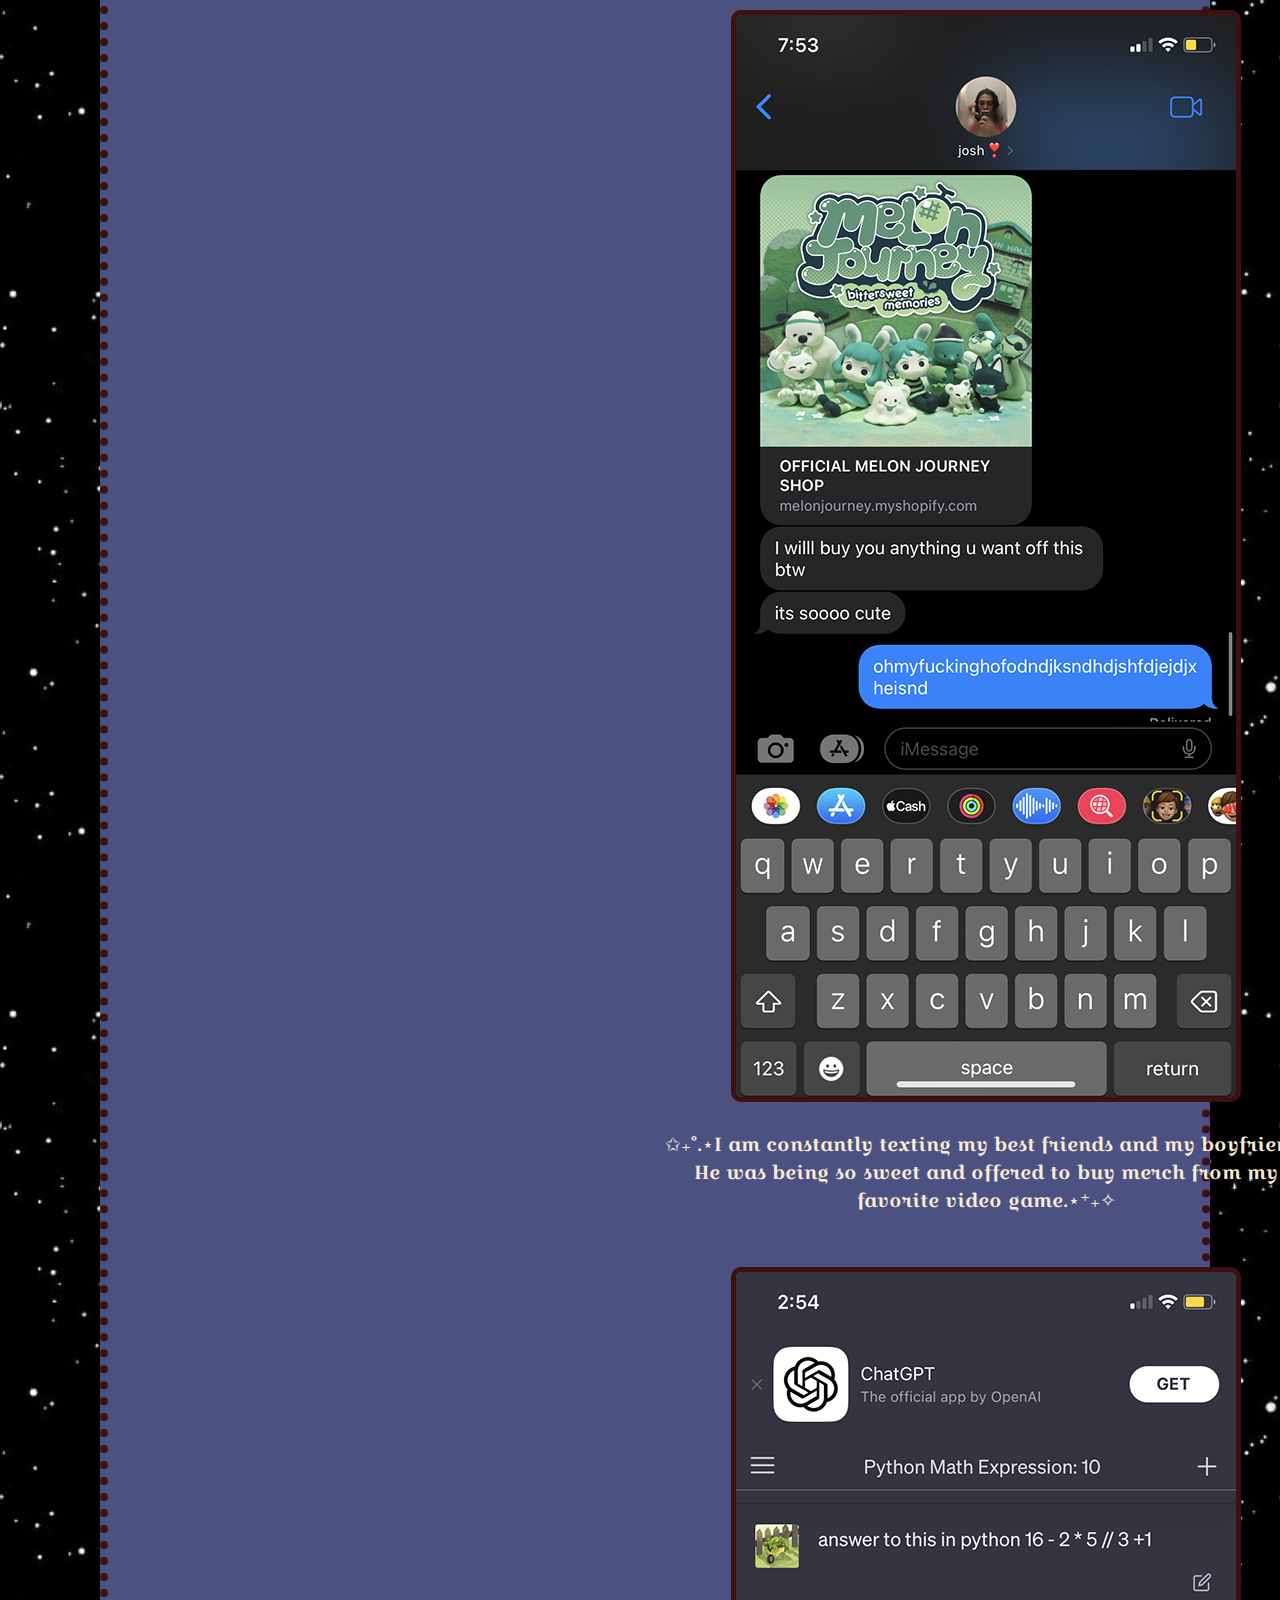
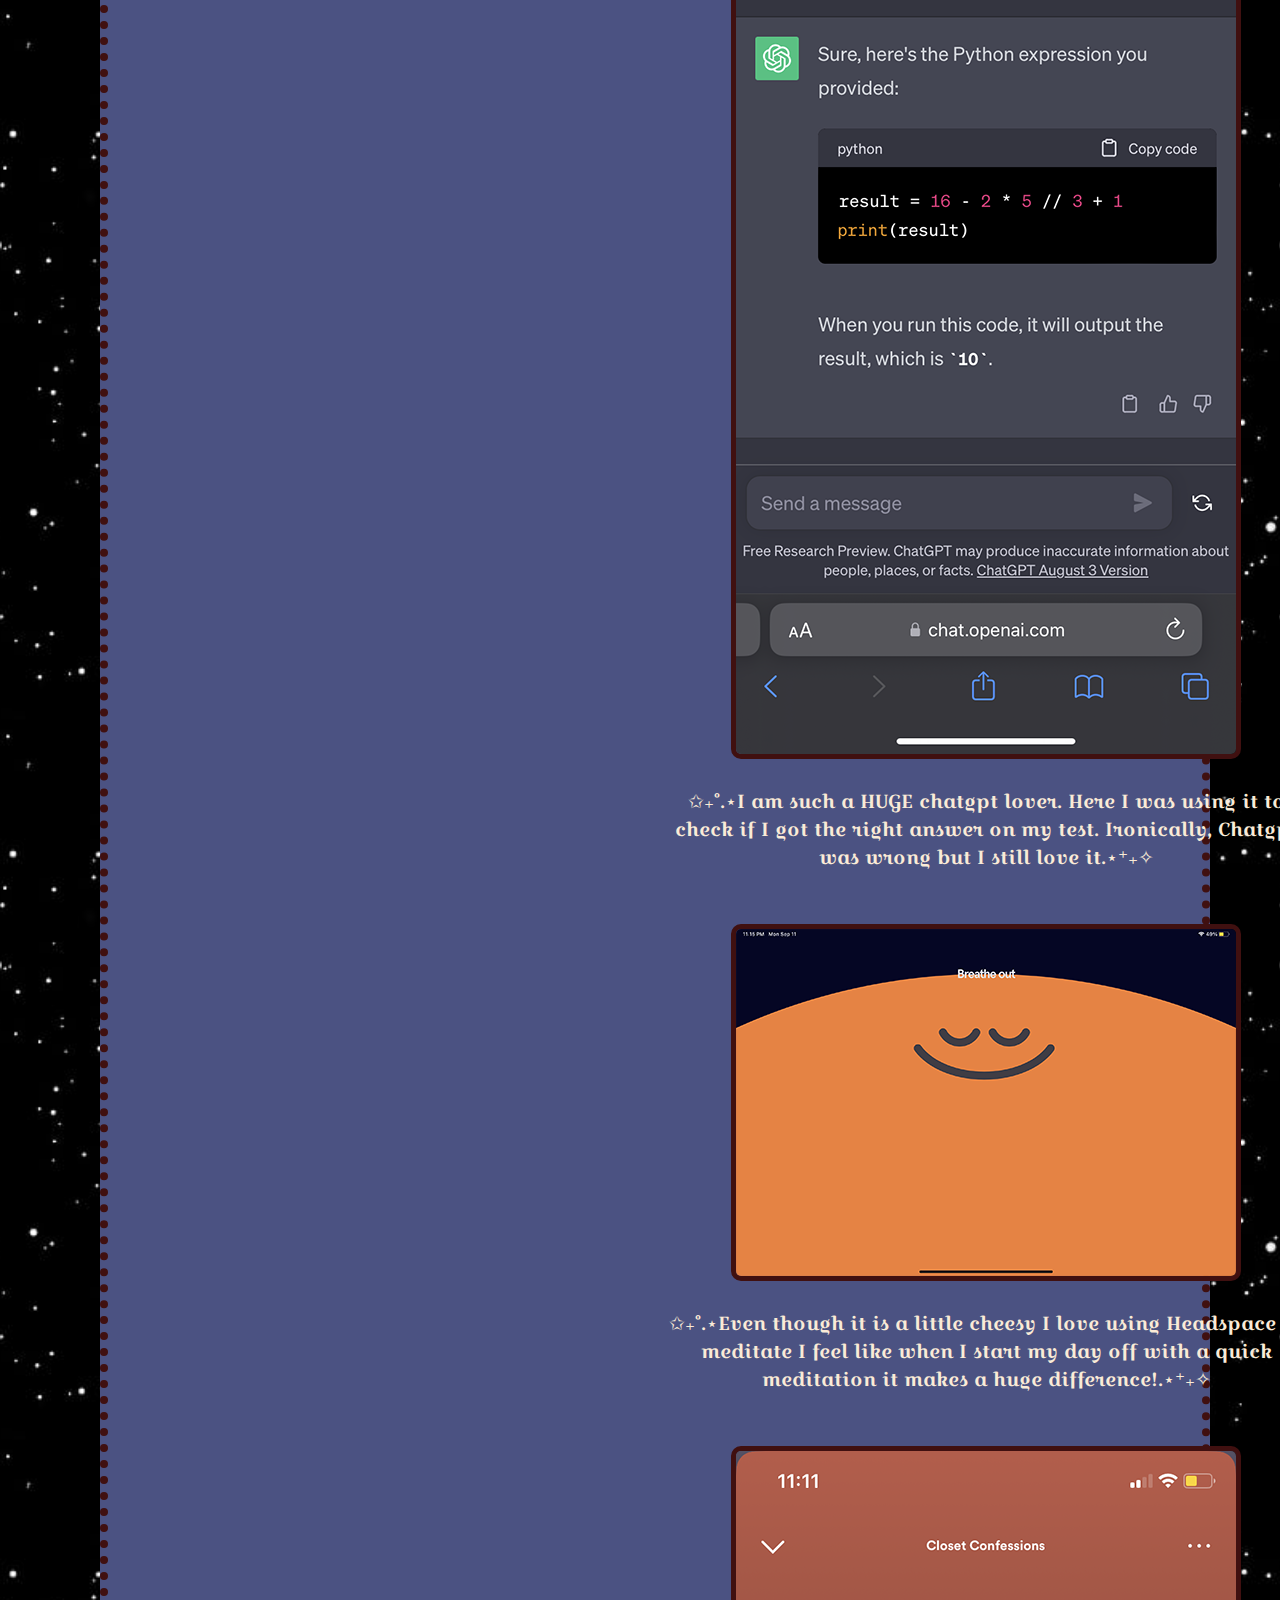
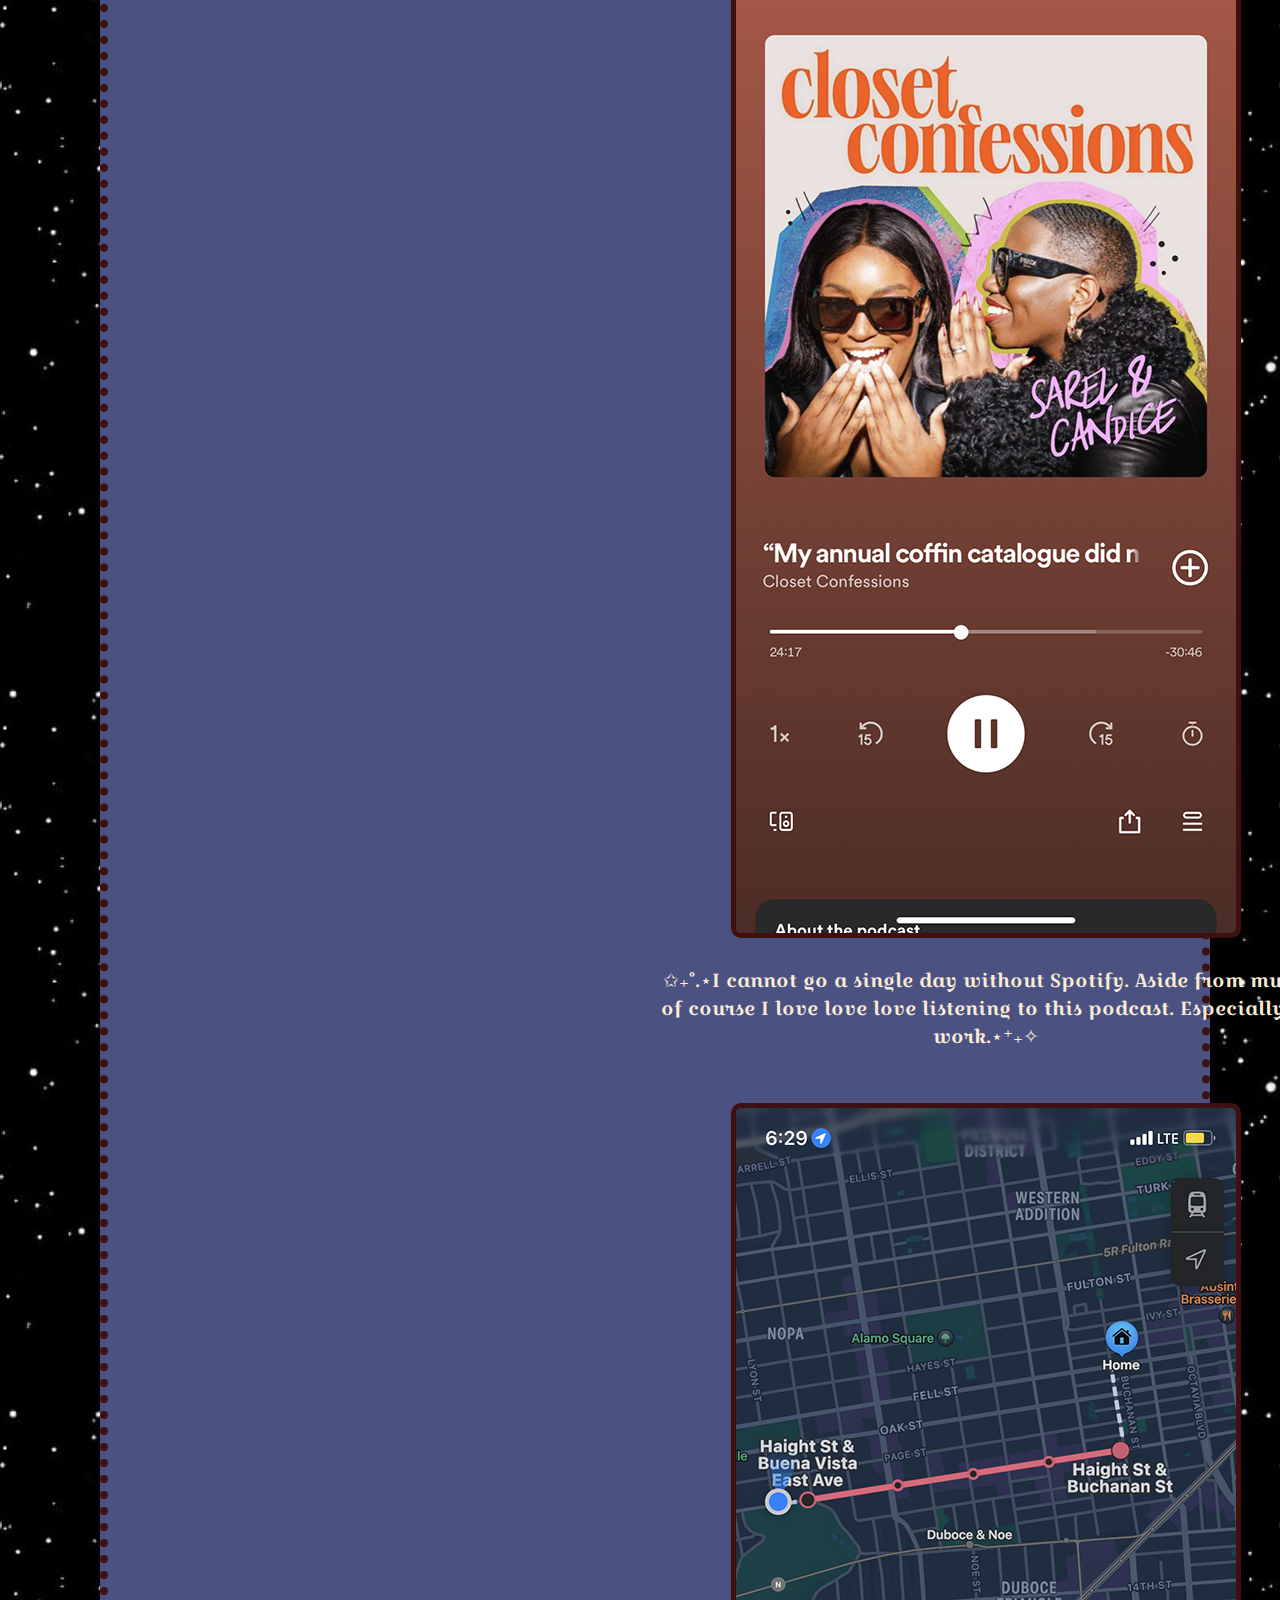
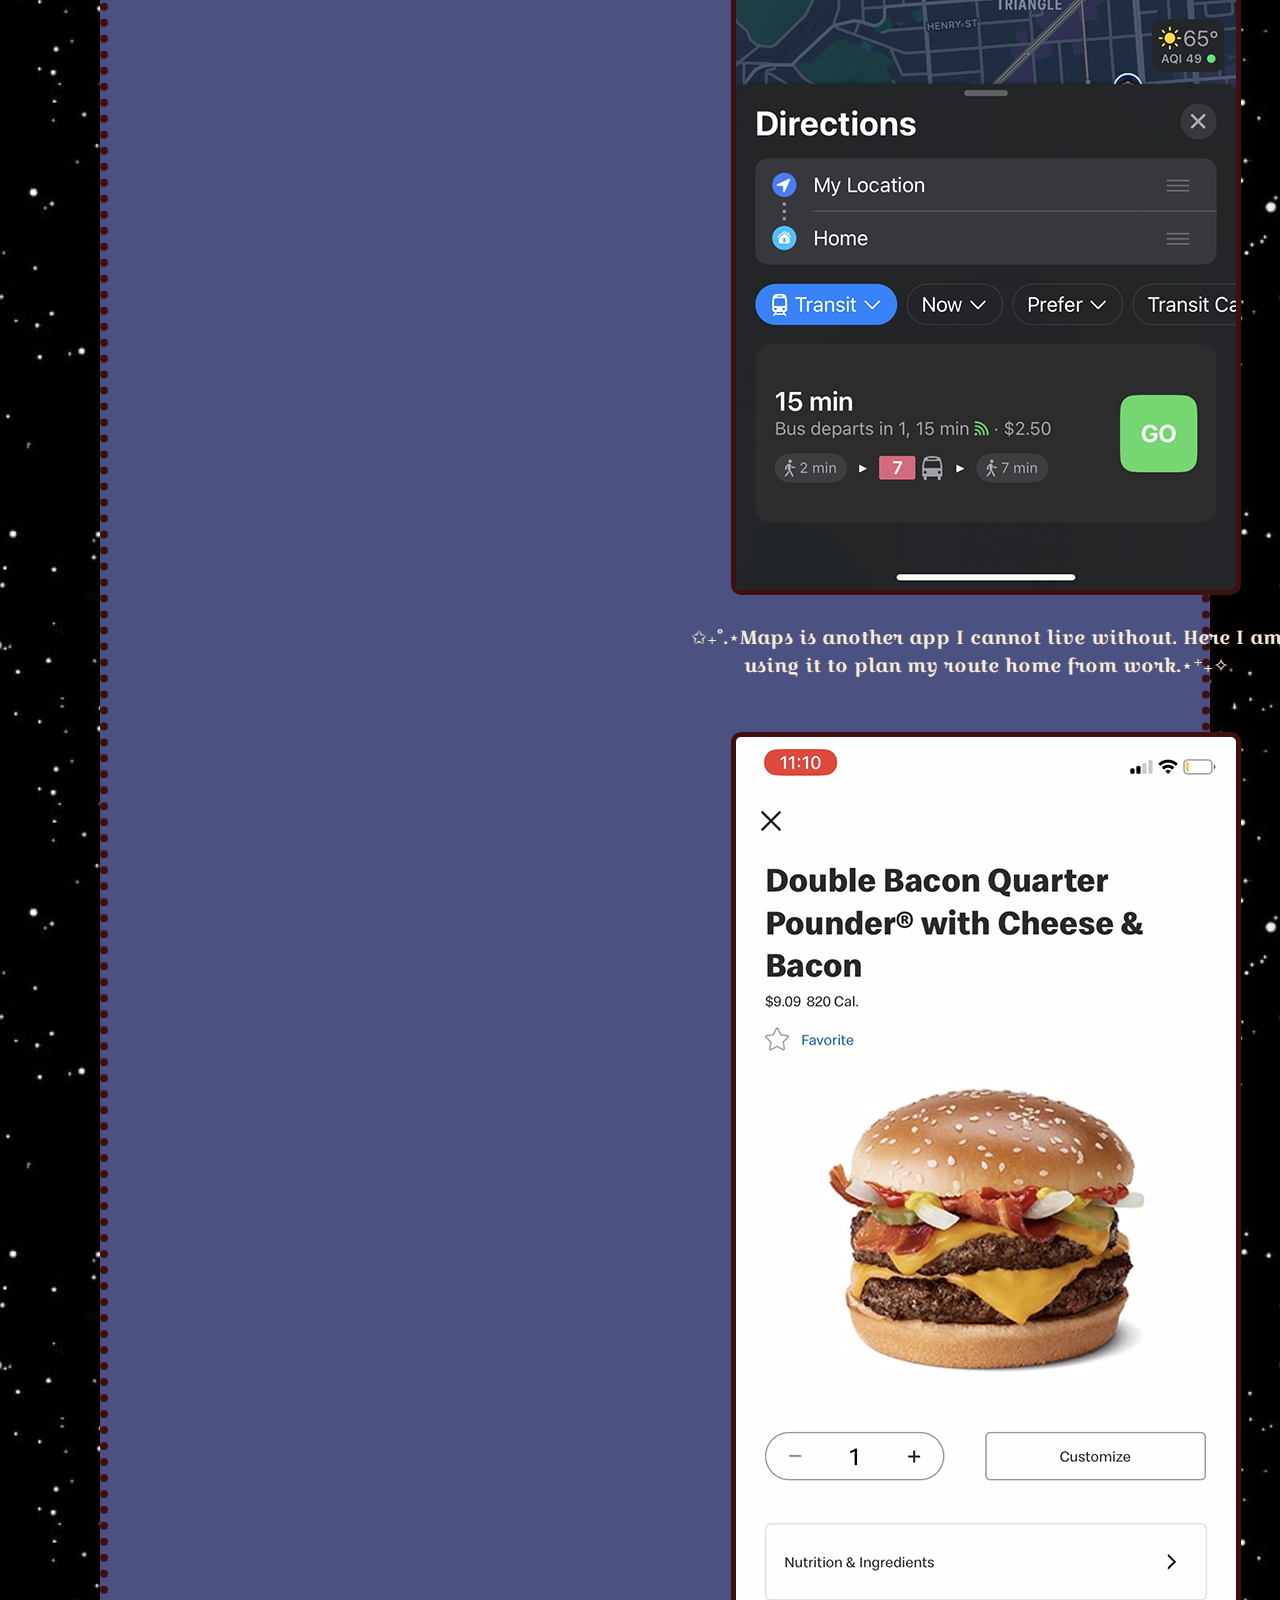
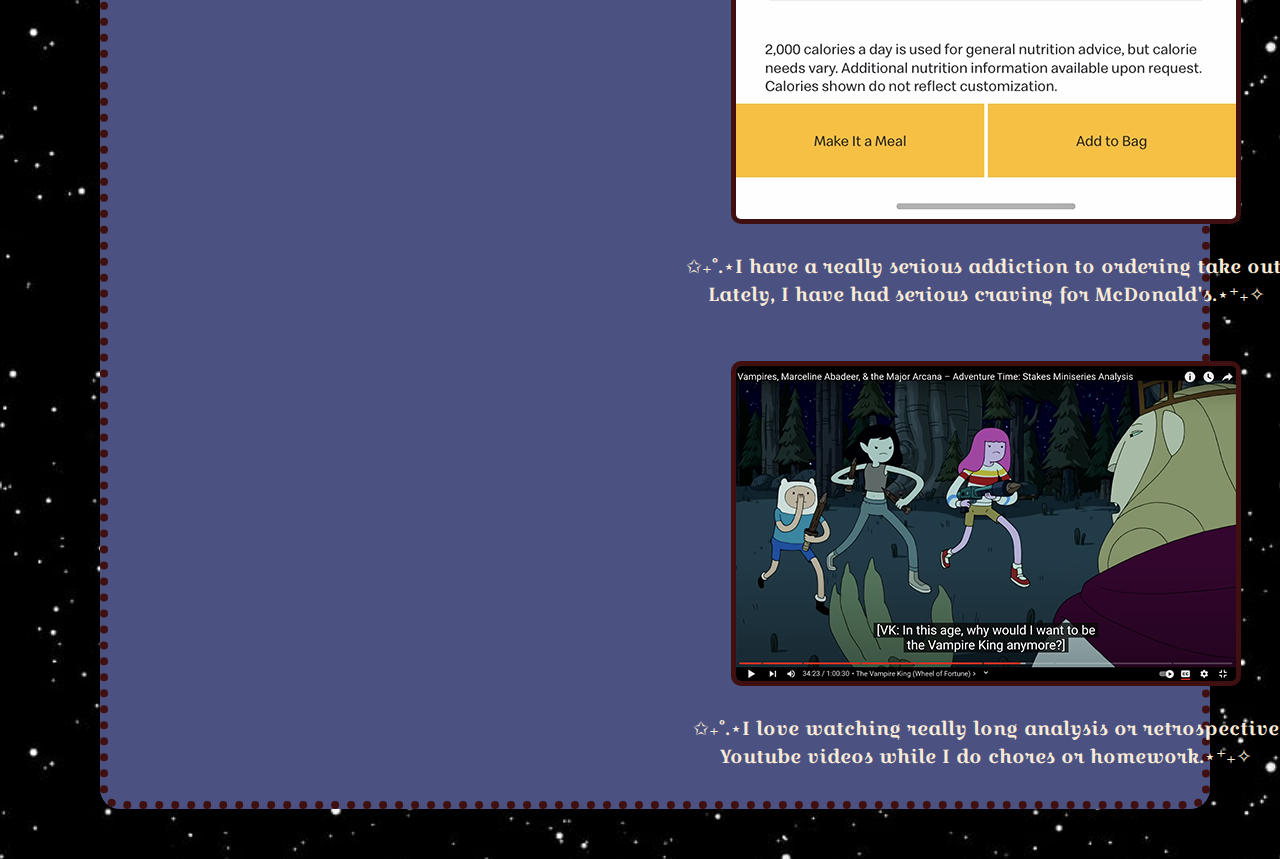
==== commit 00b6e6d8: "css updates" ====
--- a/The feed_.html
+++ b/The feed_.html
@@ -28,12 +28,8 @@
         <nav>
         <h3> Welcome to The Feed</h3>
 <br>
-        <div class="audio-player">
-            <audio controls>
-                <source src="audio/hipshop.mp3" type="audio/mpeg">
-                Your browser does not support the audio element.
-            </audio>
-        </div>
+        <a href="" target="blank"><h5>Carrie Hott</h5>
+        </a>
         </nav>
 
         <main>
@@ -112,7 +108,12 @@
         </main>
 
         <footer>
-            <p> My footer content goes here.</p>
+            <div class="audio-player">
+                <audio controls>
+                    <source src="audio/hipshop.mp3" type="audio/mpeg">
+                    Your browser does not support the audio element.
+                </audio>
+            </div>
         </footer>
     </div>
     </body>
--- a/css/stylesheet.css
+++ b/css/stylesheet.css
@@ -46,9 +46,14 @@
     color: antiquewhite;
 }
 
-#audio-player{
-    text-align: center;
-    margin-left: 40px;
+a {
+    text-decoration: none;
+    color: antiquewhite;
+
+}
+
+nav h5:hover {
+    box-shadow: 0 0 25px 1px antiquewhite;
 }
 
 main{
@@ -85,6 +90,11 @@
 left: 230px;
 }
 
+#audio-player{
+    text-align: center;
+    margin-left: 40px;
+}
+
 #splashgif {
     width: 525px;
     margin: auto;
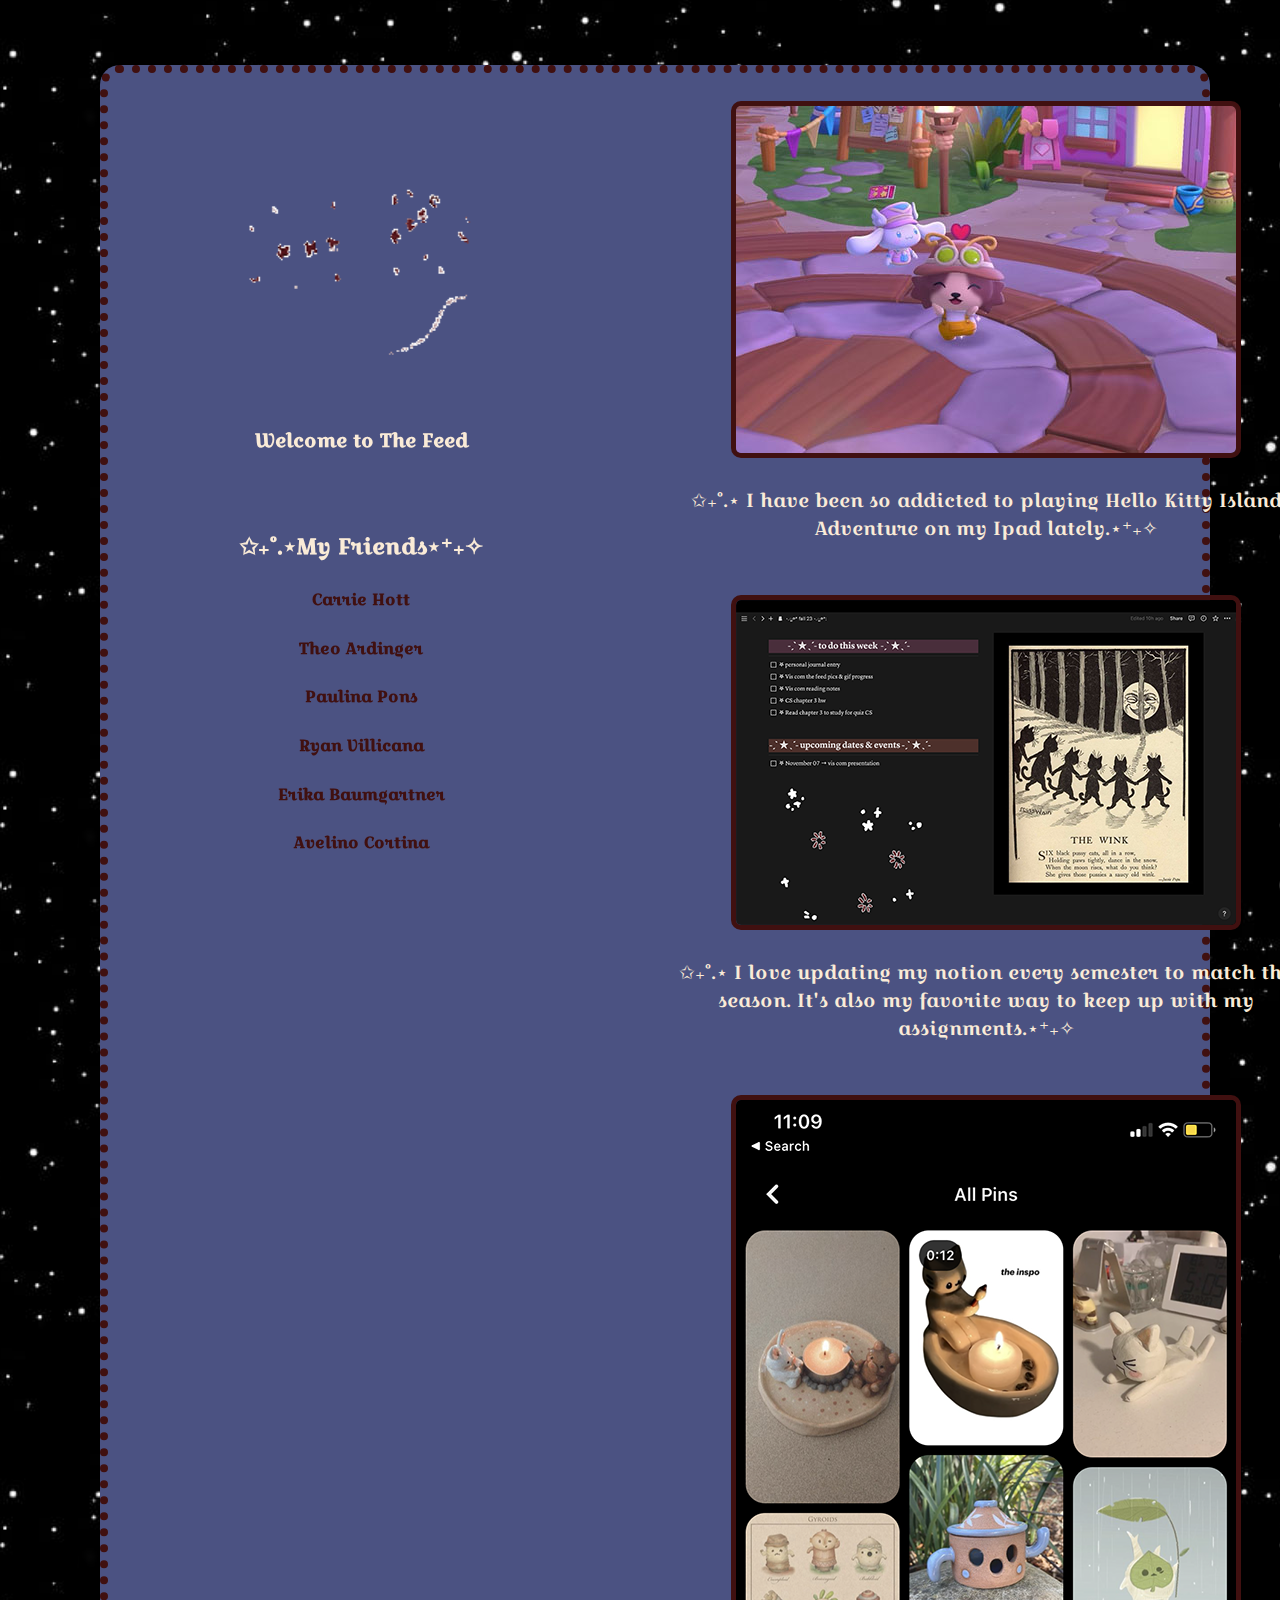
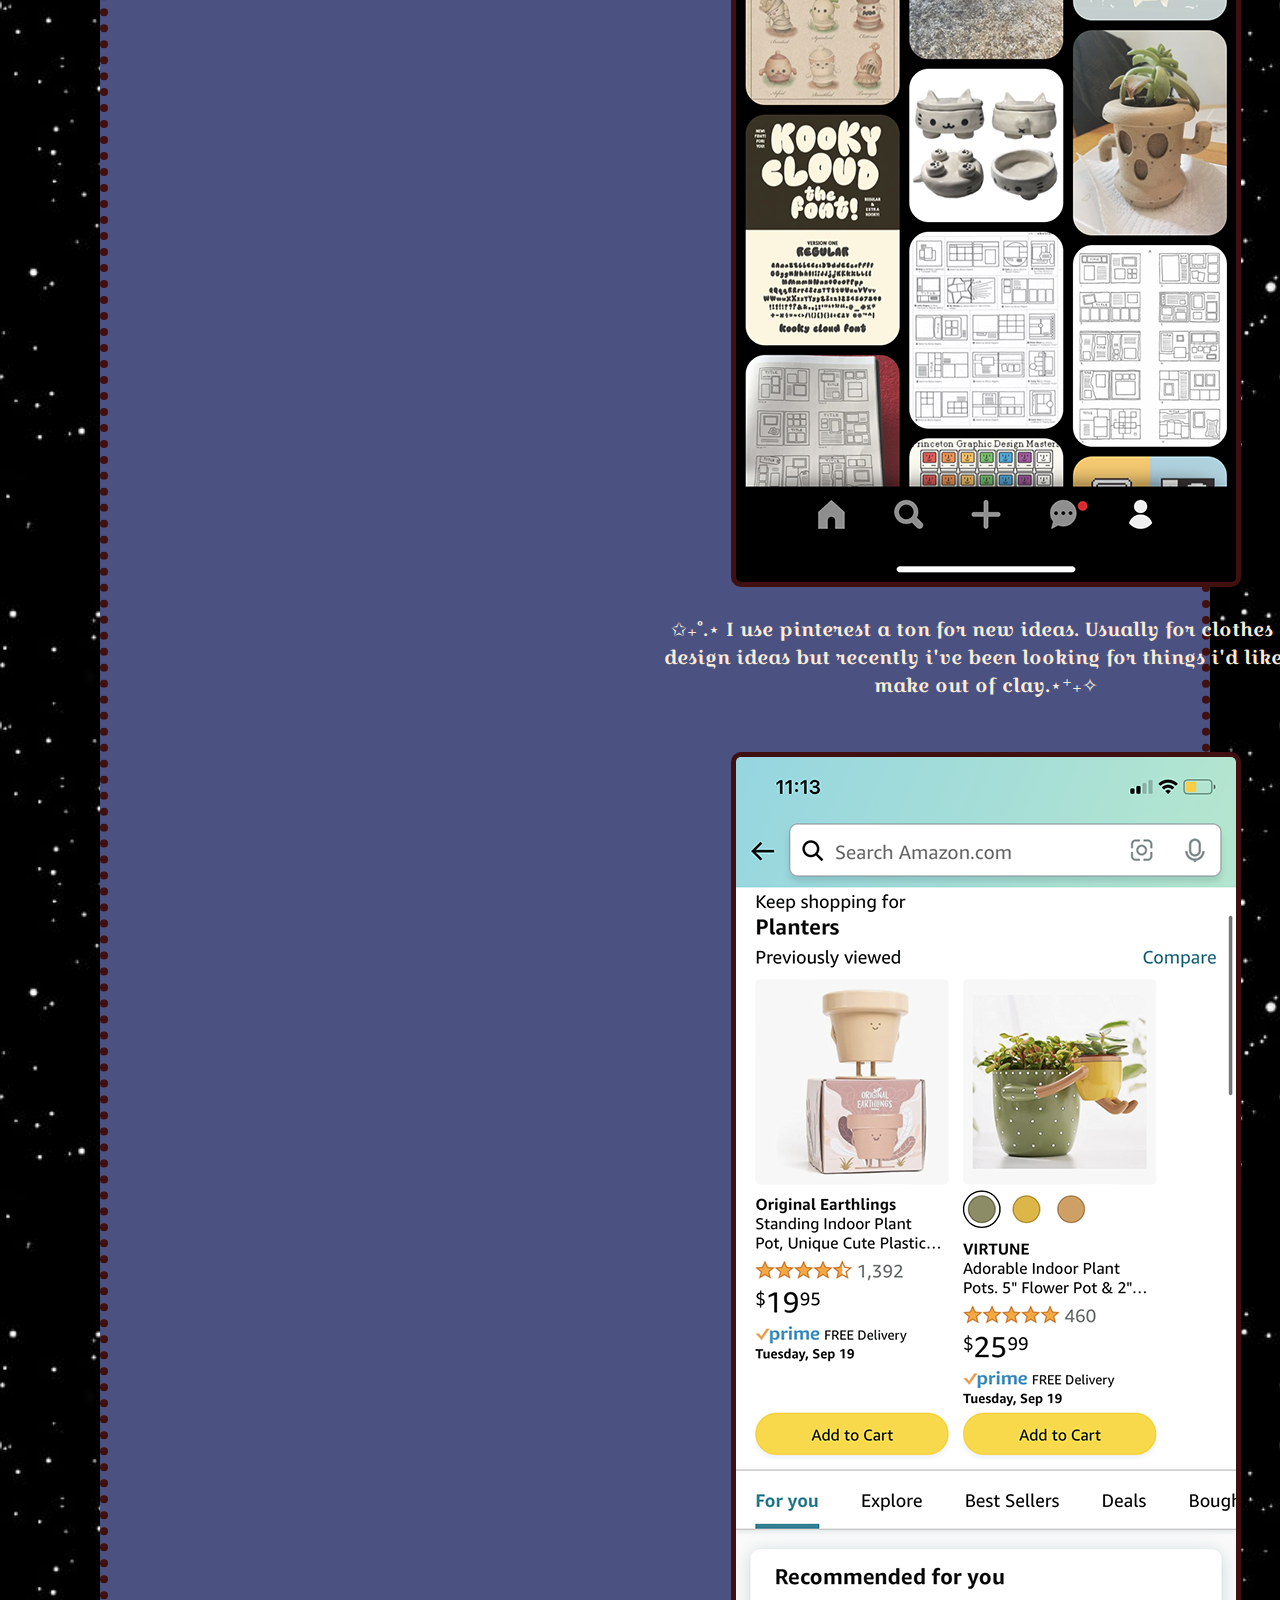
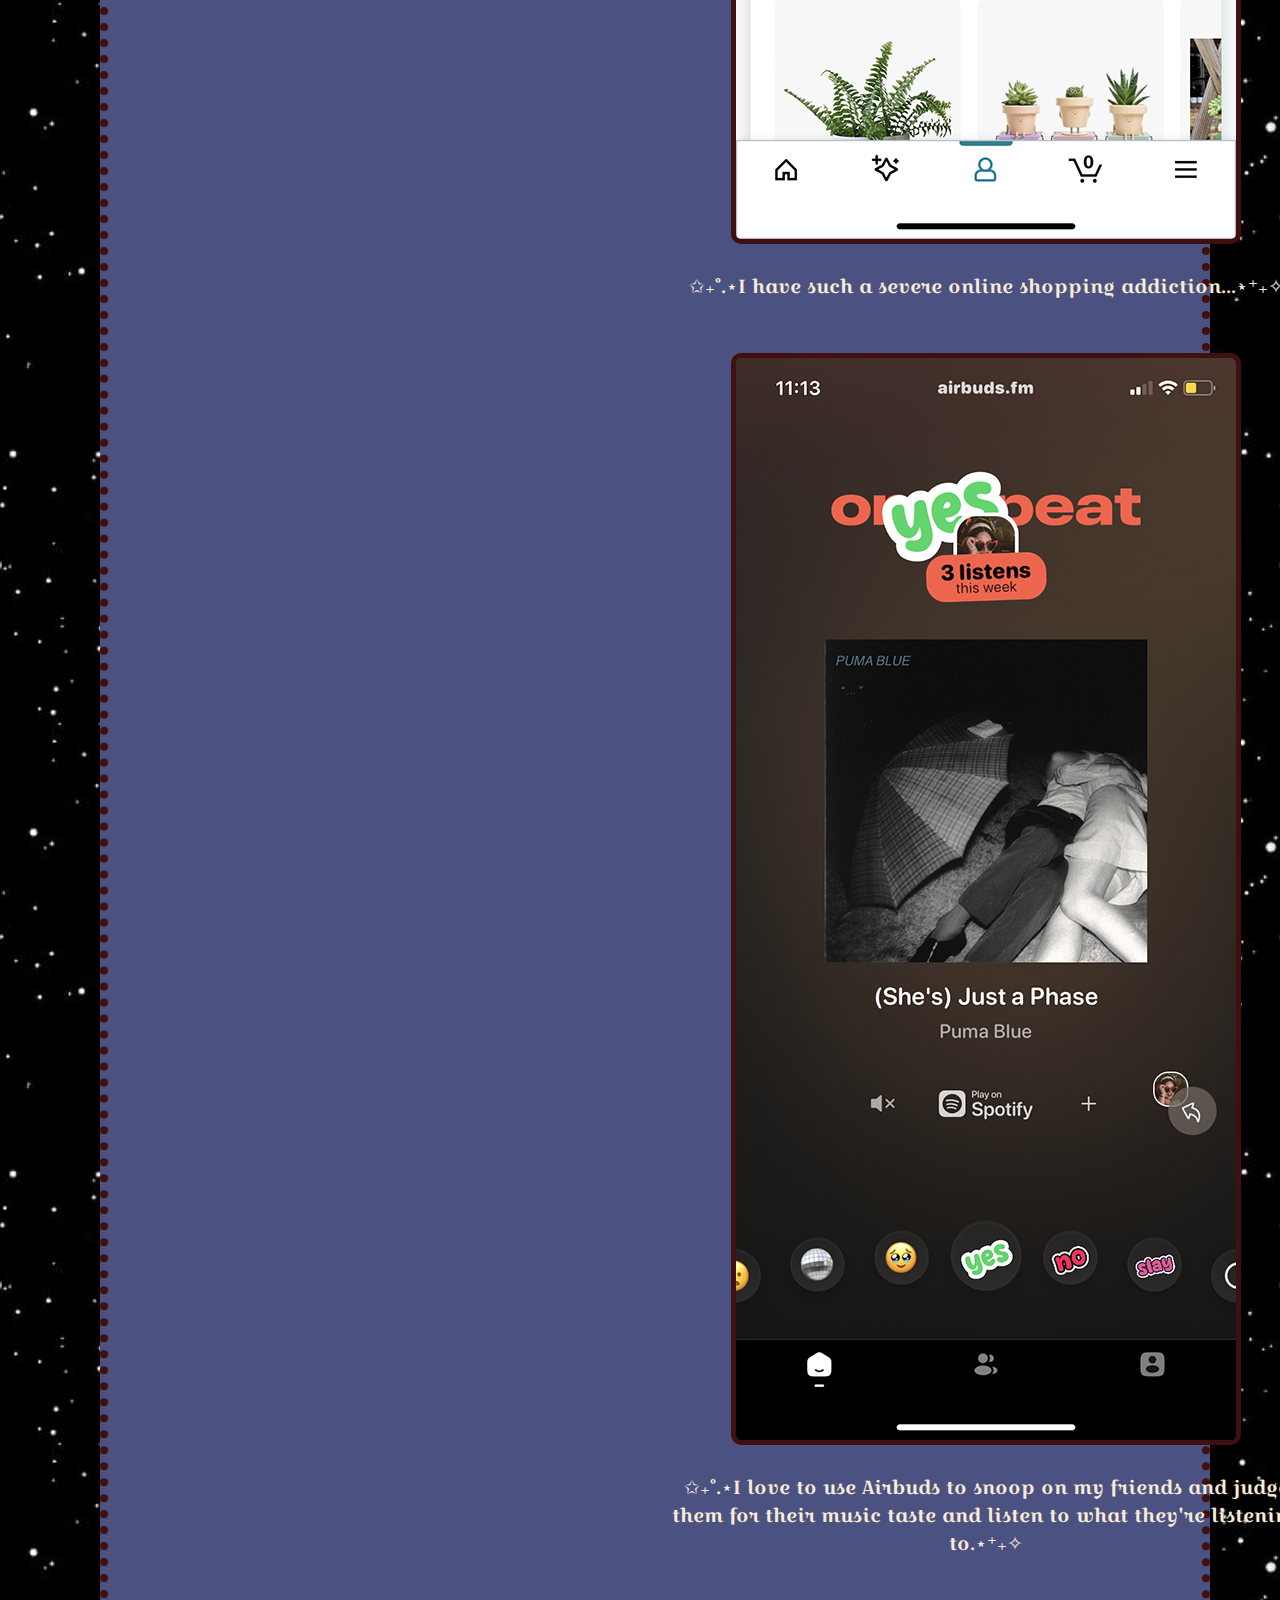
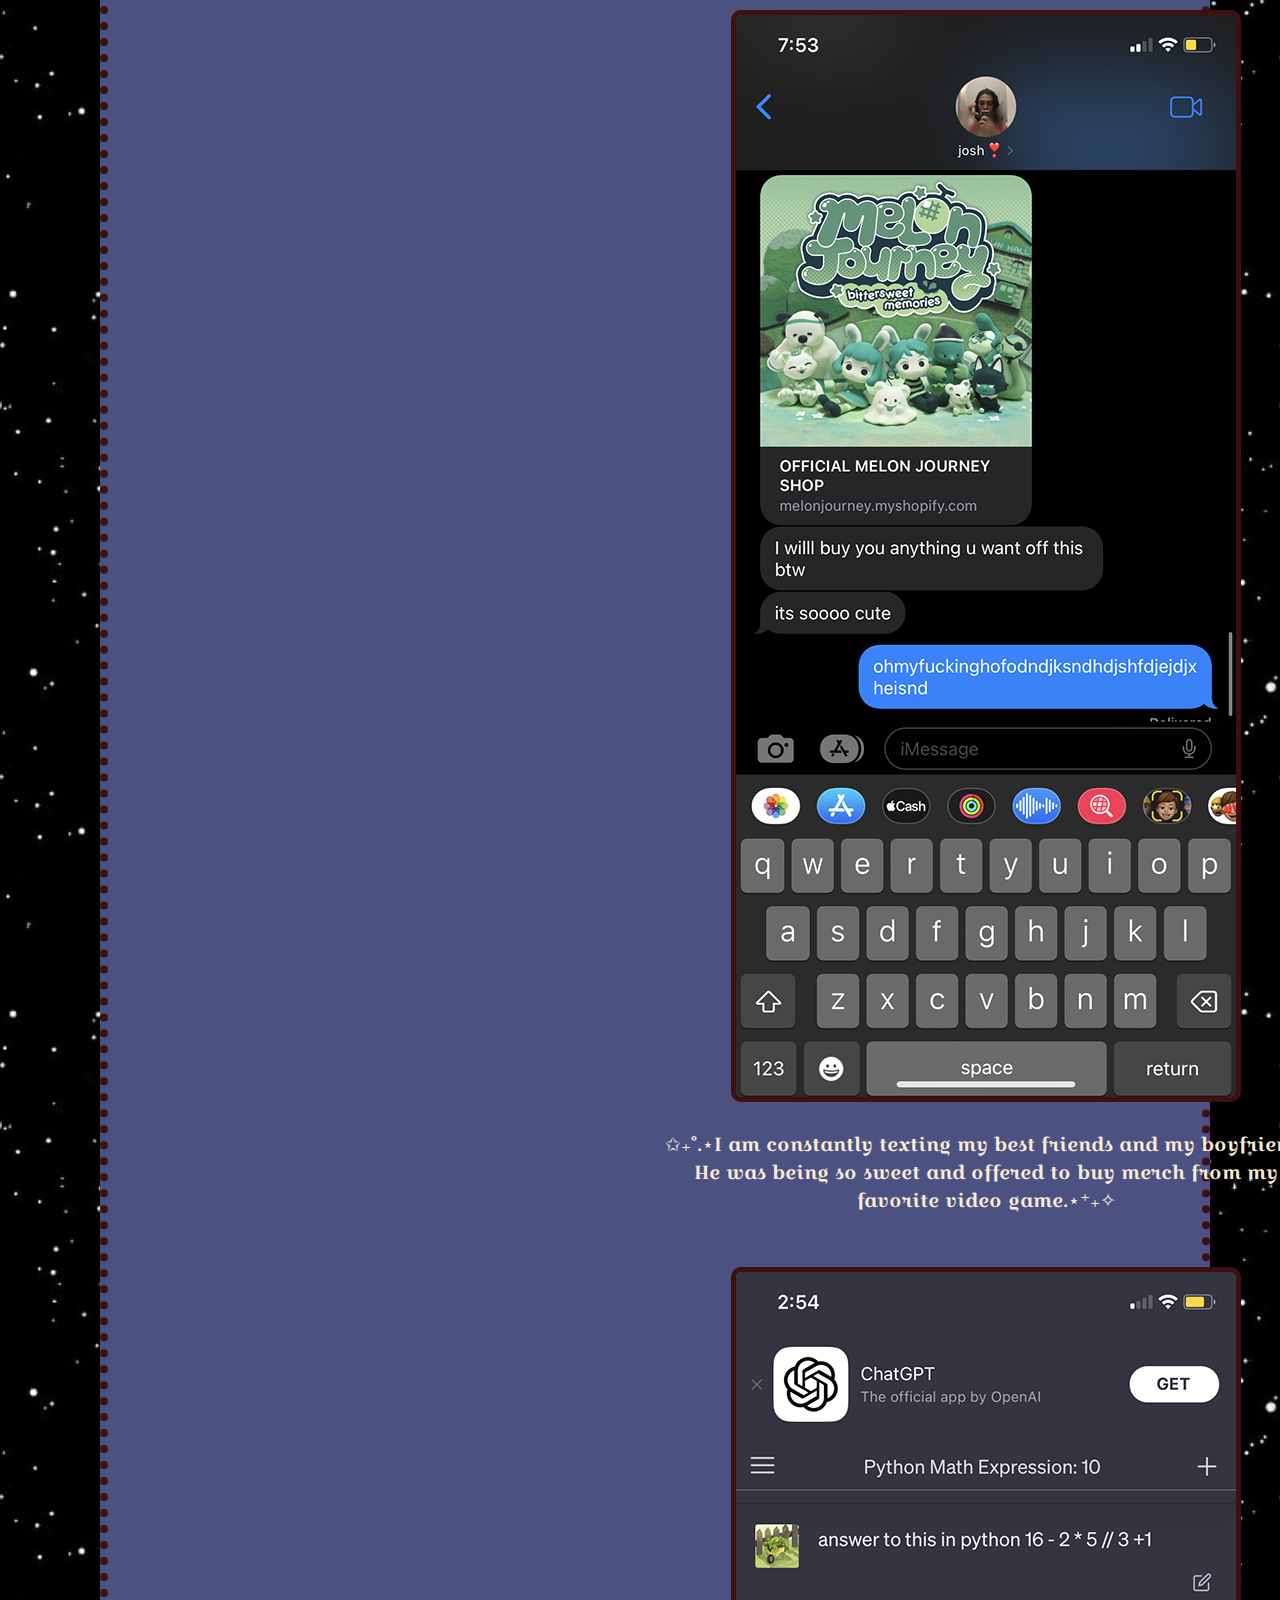
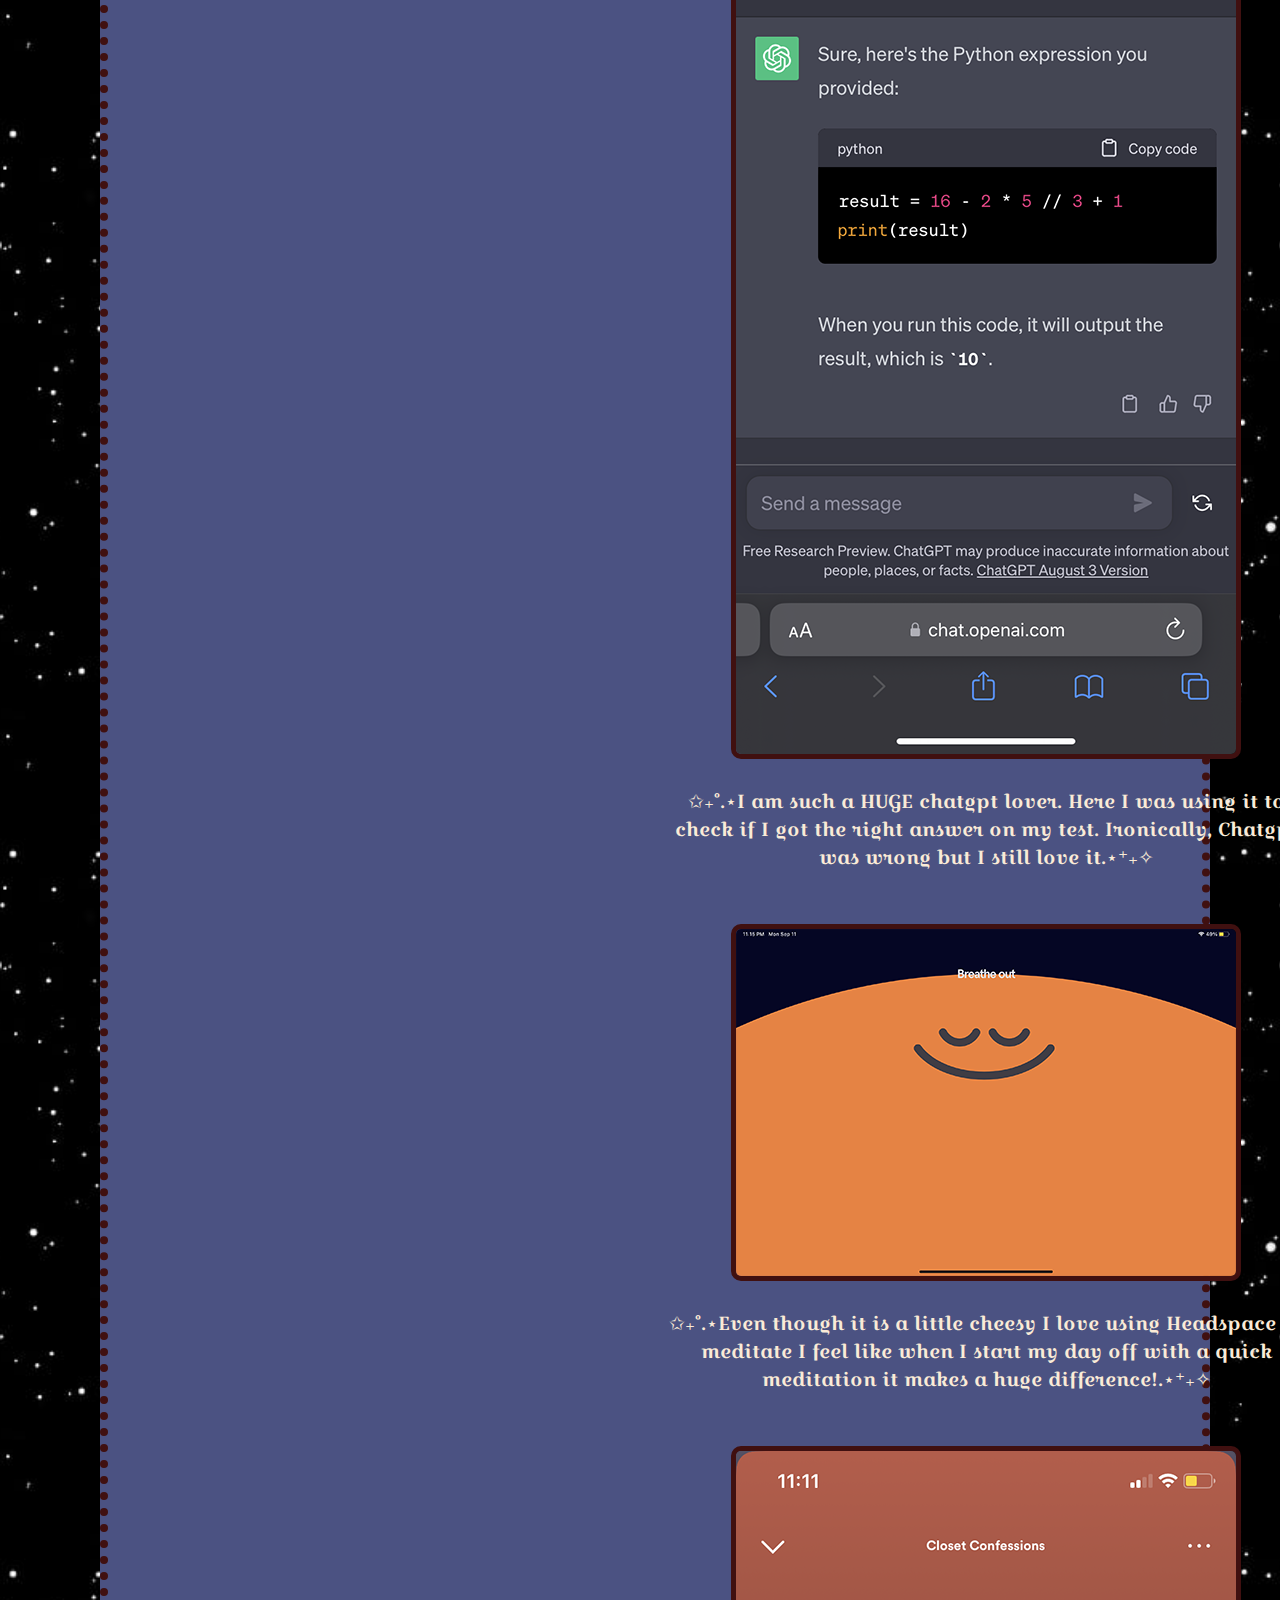
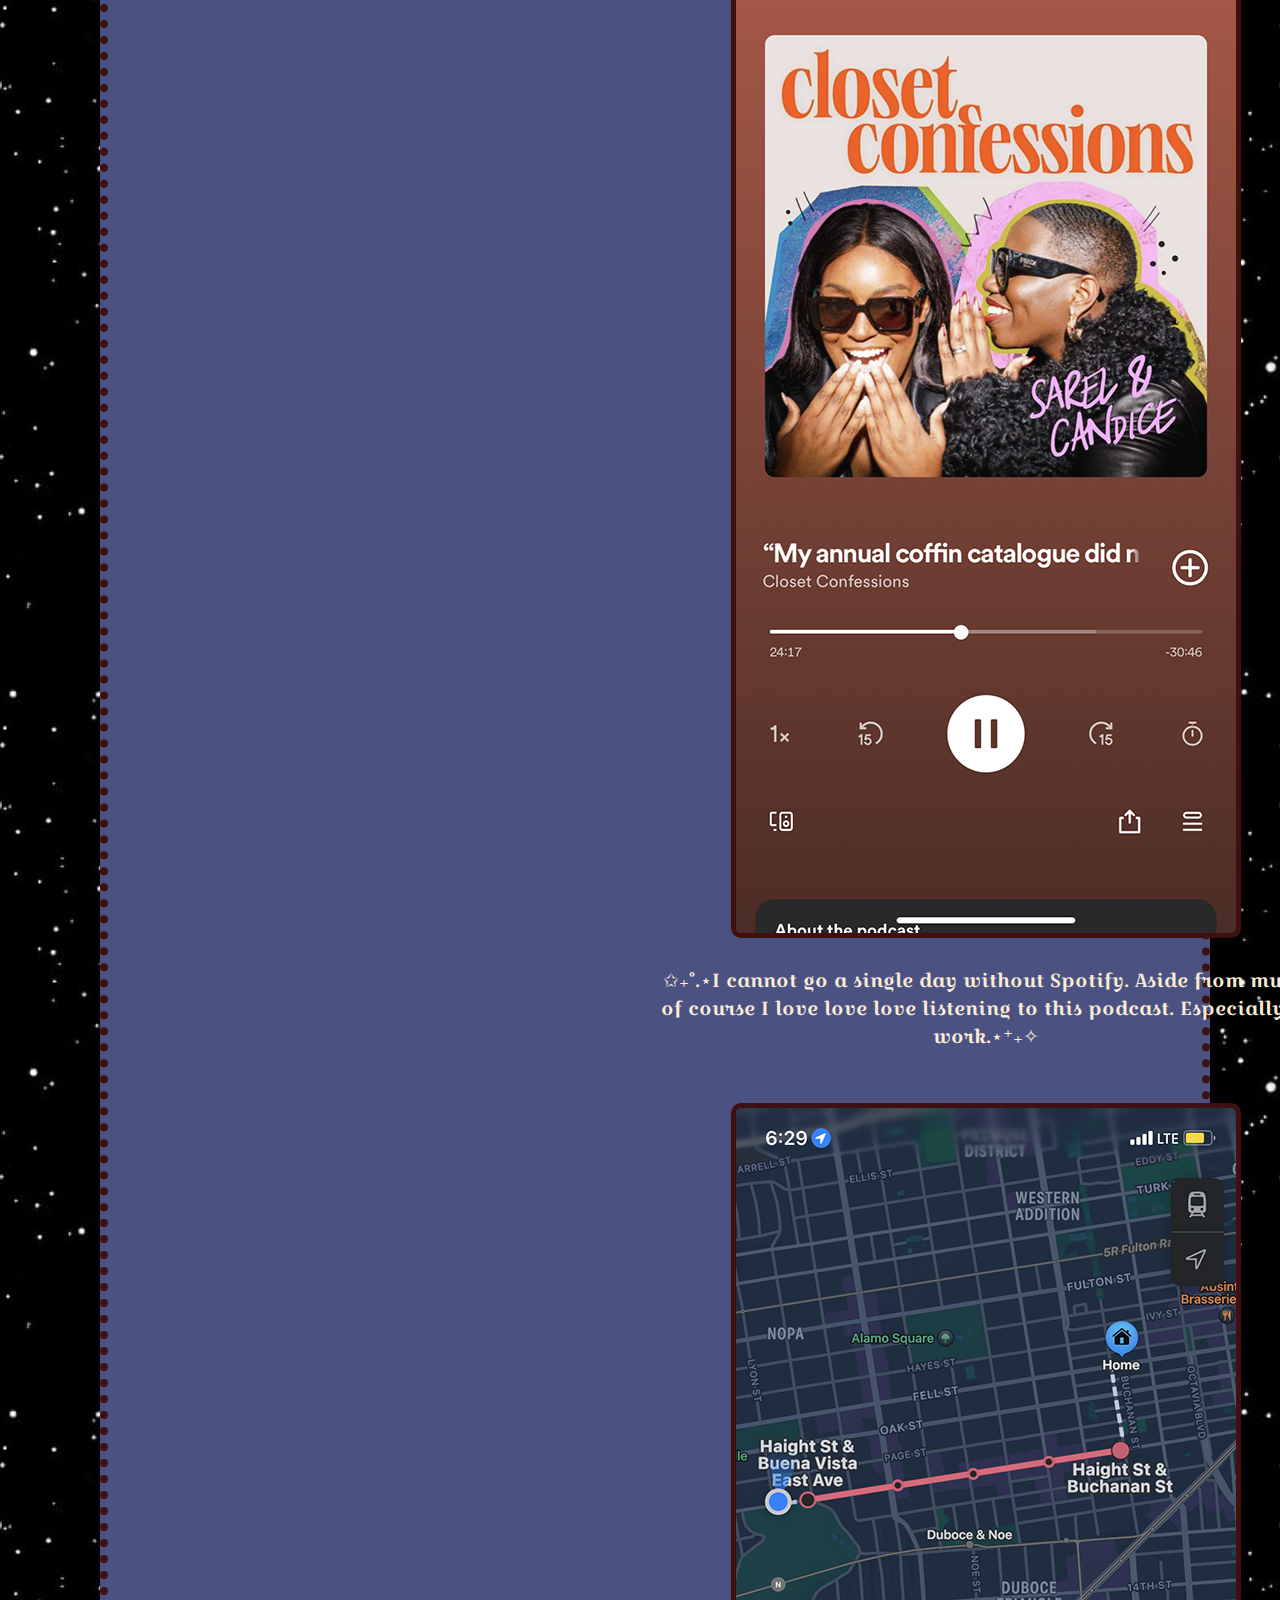
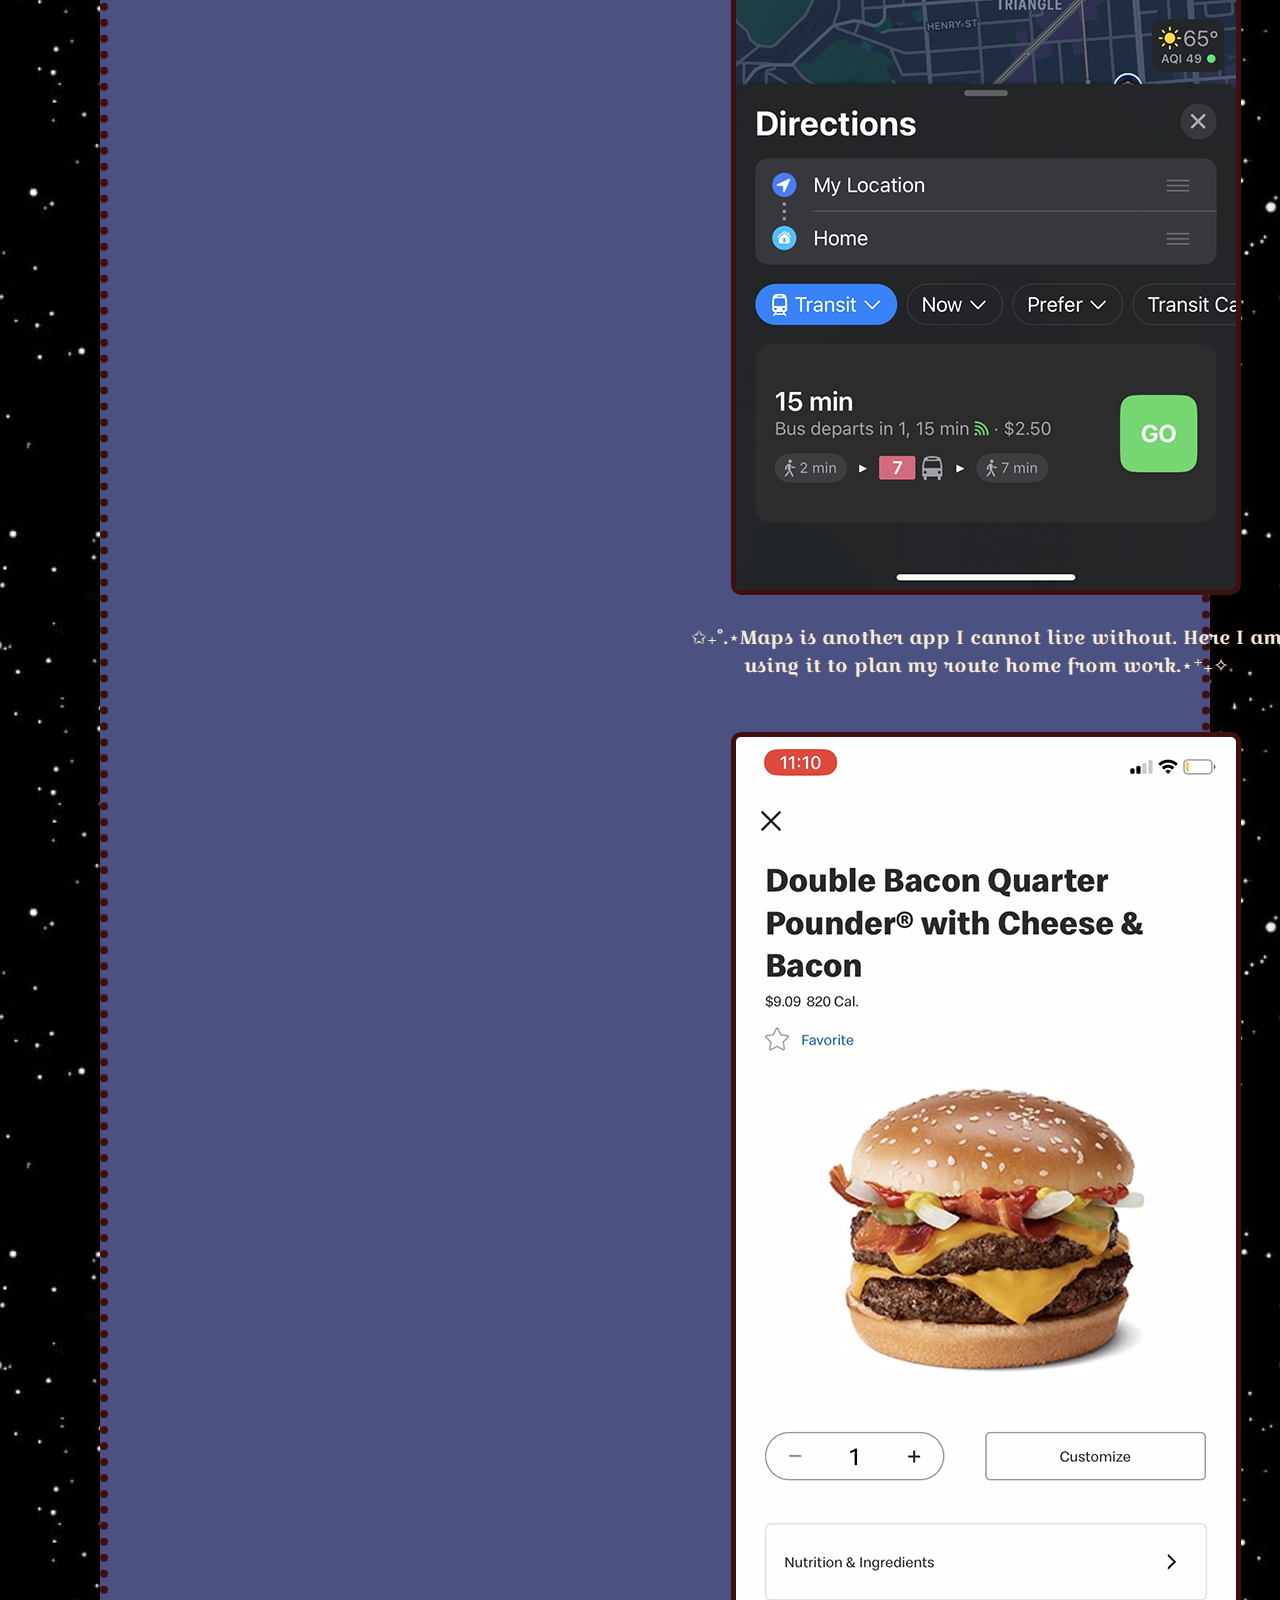
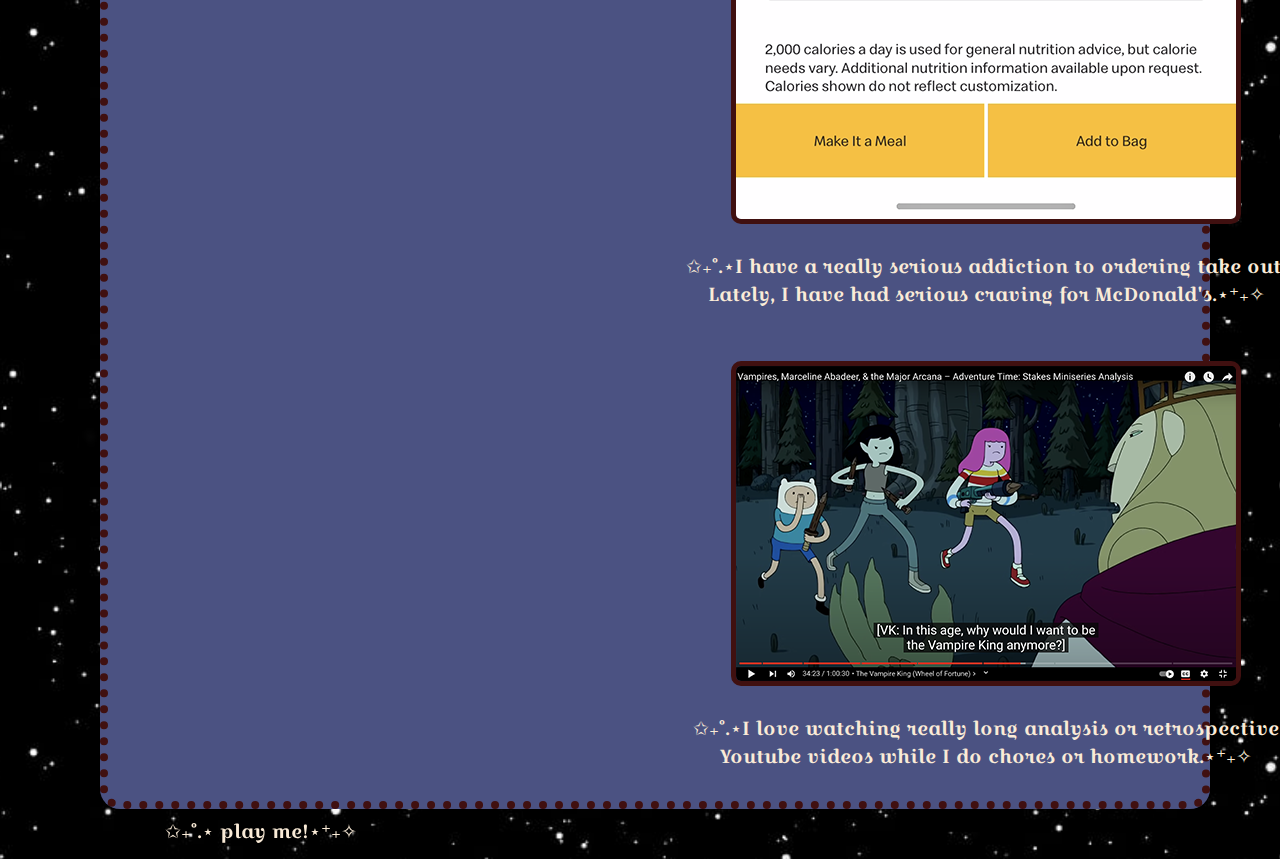
==== commit f122ff55: "updated css and nav" ====
--- a/The feed_.html
+++ b/The feed_.html
@@ -26,10 +26,33 @@
         </header>
 
         <nav>
-        <h3> Welcome to The Feed</h3>
+        <h4> Welcome to The Feed</h4>
 <br>
-        <a href="" target="blank"><h5>Carrie Hott</h5>
+        <h3>✩₊˚.⋆My Friends⋆⁺₊✧</h3>
+        <a href="https://chottusfca.github.io/thefeed/" target="blank"> 
+            <h5>Carrie Hott</h5> 
         </a>
+
+        <a href="https://tardinger.github.io/thefeed/index.html" target="blank"> 
+            <h5>Theo Ardinger</h5> 
+        </a>
+
+        <a href="https://pponsm.github.io/thefeed/" target="blank"> 
+            <h5>Paulina Pons</h5> 
+        </a>
+
+        <a href="https://rlvillicana.github.io/thefeed/index.html" target="blank"> 
+            <h5>Ryan Villicana</h5> 
+        </a>
+
+        <a href="https://erikabaumm.github.io/thefeed/" target="blank"> 
+            <h5>Erika Baumgartner</h5> 
+        </a>
+
+        <a href="https://ac-iv.github.io/thefeed/" target="blank"> 
+            <h5>Avelino Cortina</h5> 
+        </a>
+
         </nav>
 
         <main>
@@ -108,6 +131,7 @@
         </main>
 
         <footer>
+            <p>✩₊˚.⋆ play me!⋆⁺₊✧ </p>
             <div class="audio-player">
                 <audio controls>
                     <source src="audio/hipshop.mp3" type="audio/mpeg">
--- a/css/stylesheet.css
+++ b/css/stylesheet.css
@@ -48,12 +48,11 @@
 
 a {
     text-decoration: none;
-    color: antiquewhite;
-
+    color: #401010;
 }
 
 nav h5:hover {
-    box-shadow: 0 0 25px 1px antiquewhite;
+    transform: scale(1.50);
 }
 
 main{
@@ -83,11 +82,10 @@
 }
 
 footer{
-color: blueviolet;
+color: antiquewhite;
 position: fixed;
 text-align: center;
-bottom: 25px;
-left: 230px;
+
 }
 
 #audio-player{
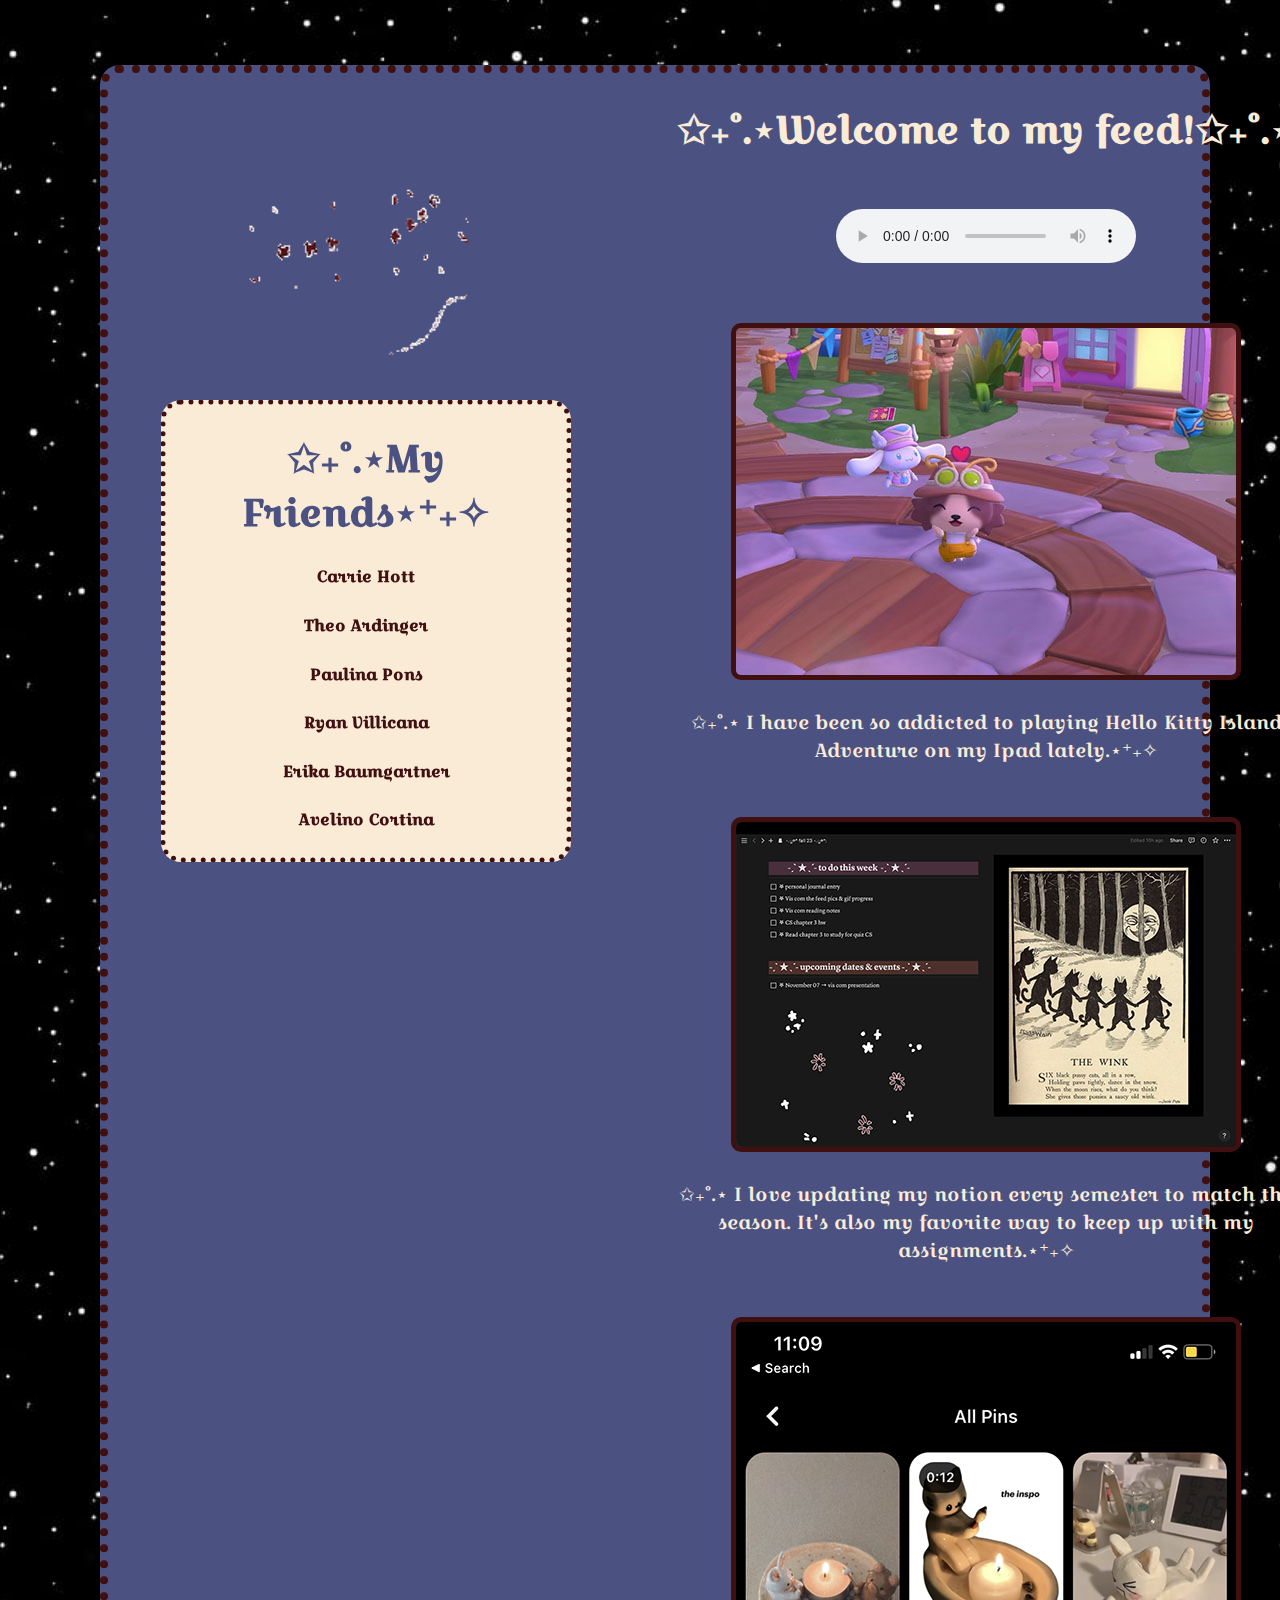
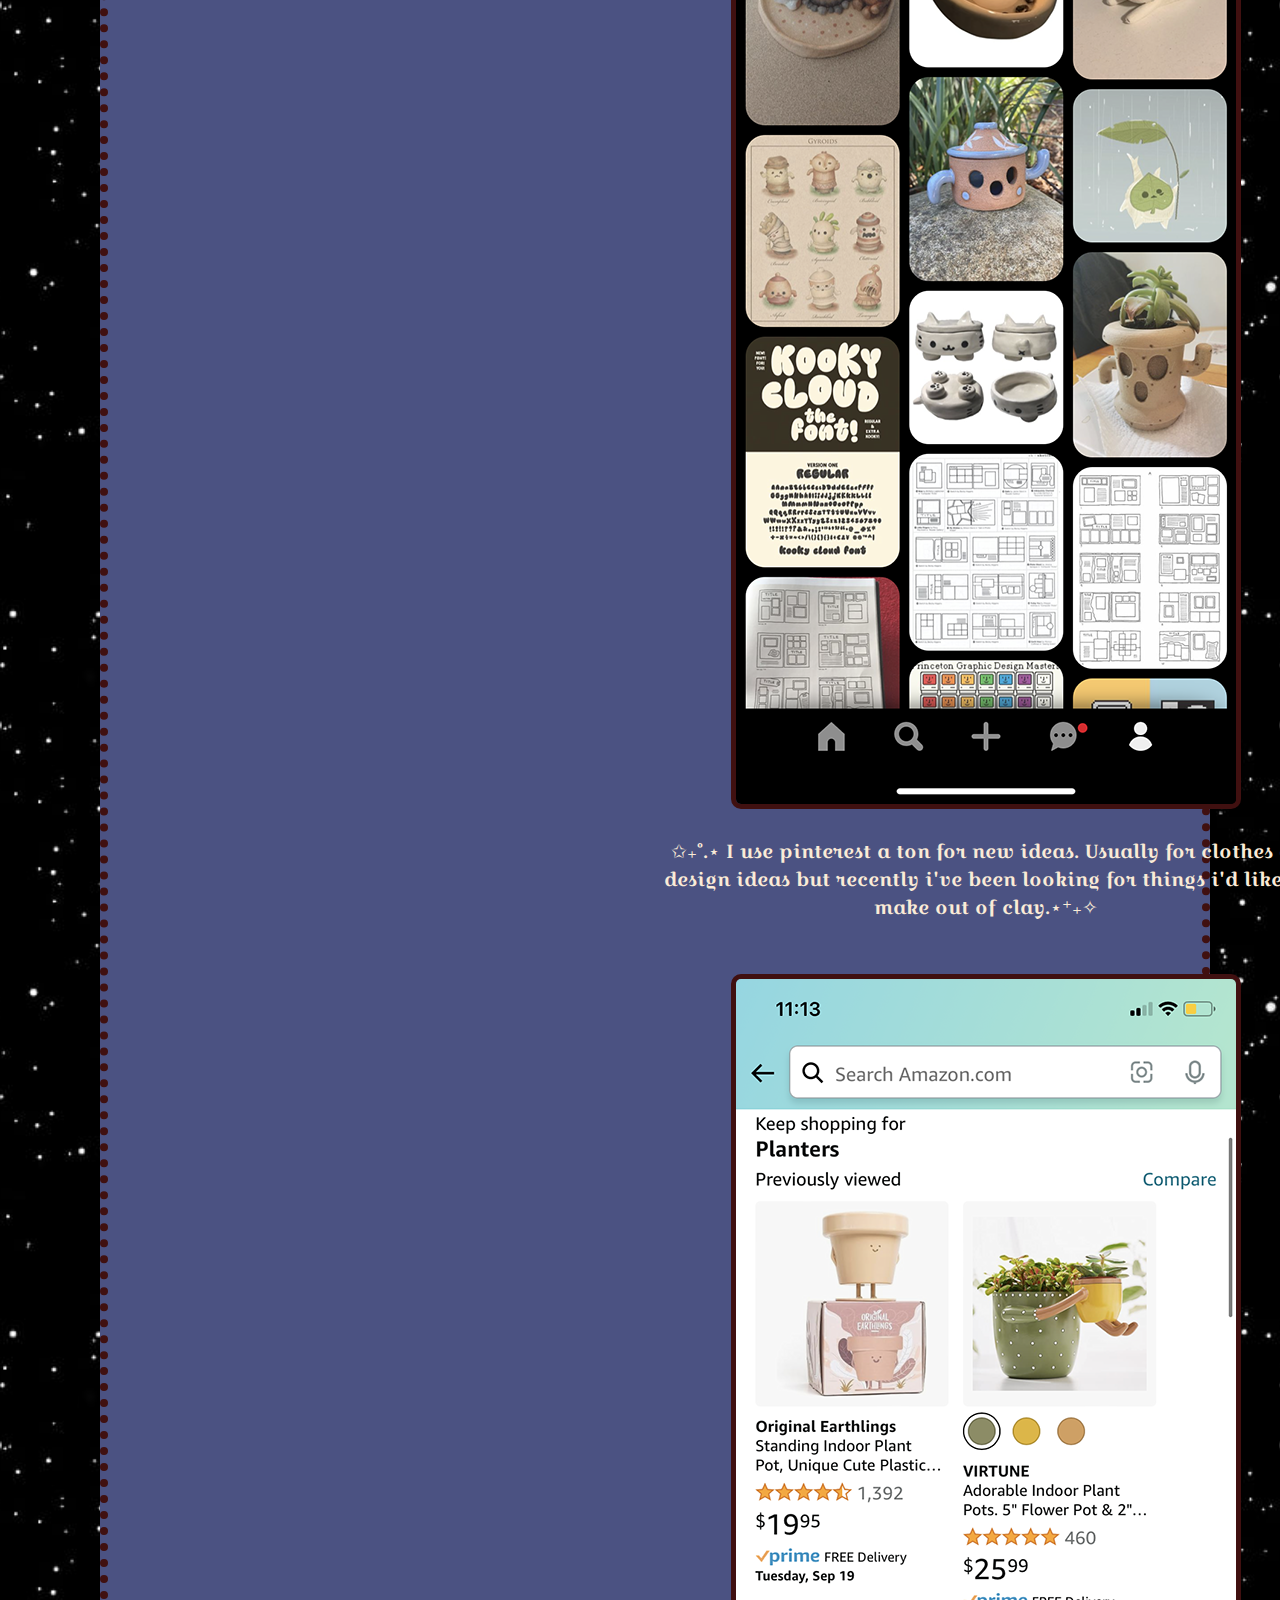
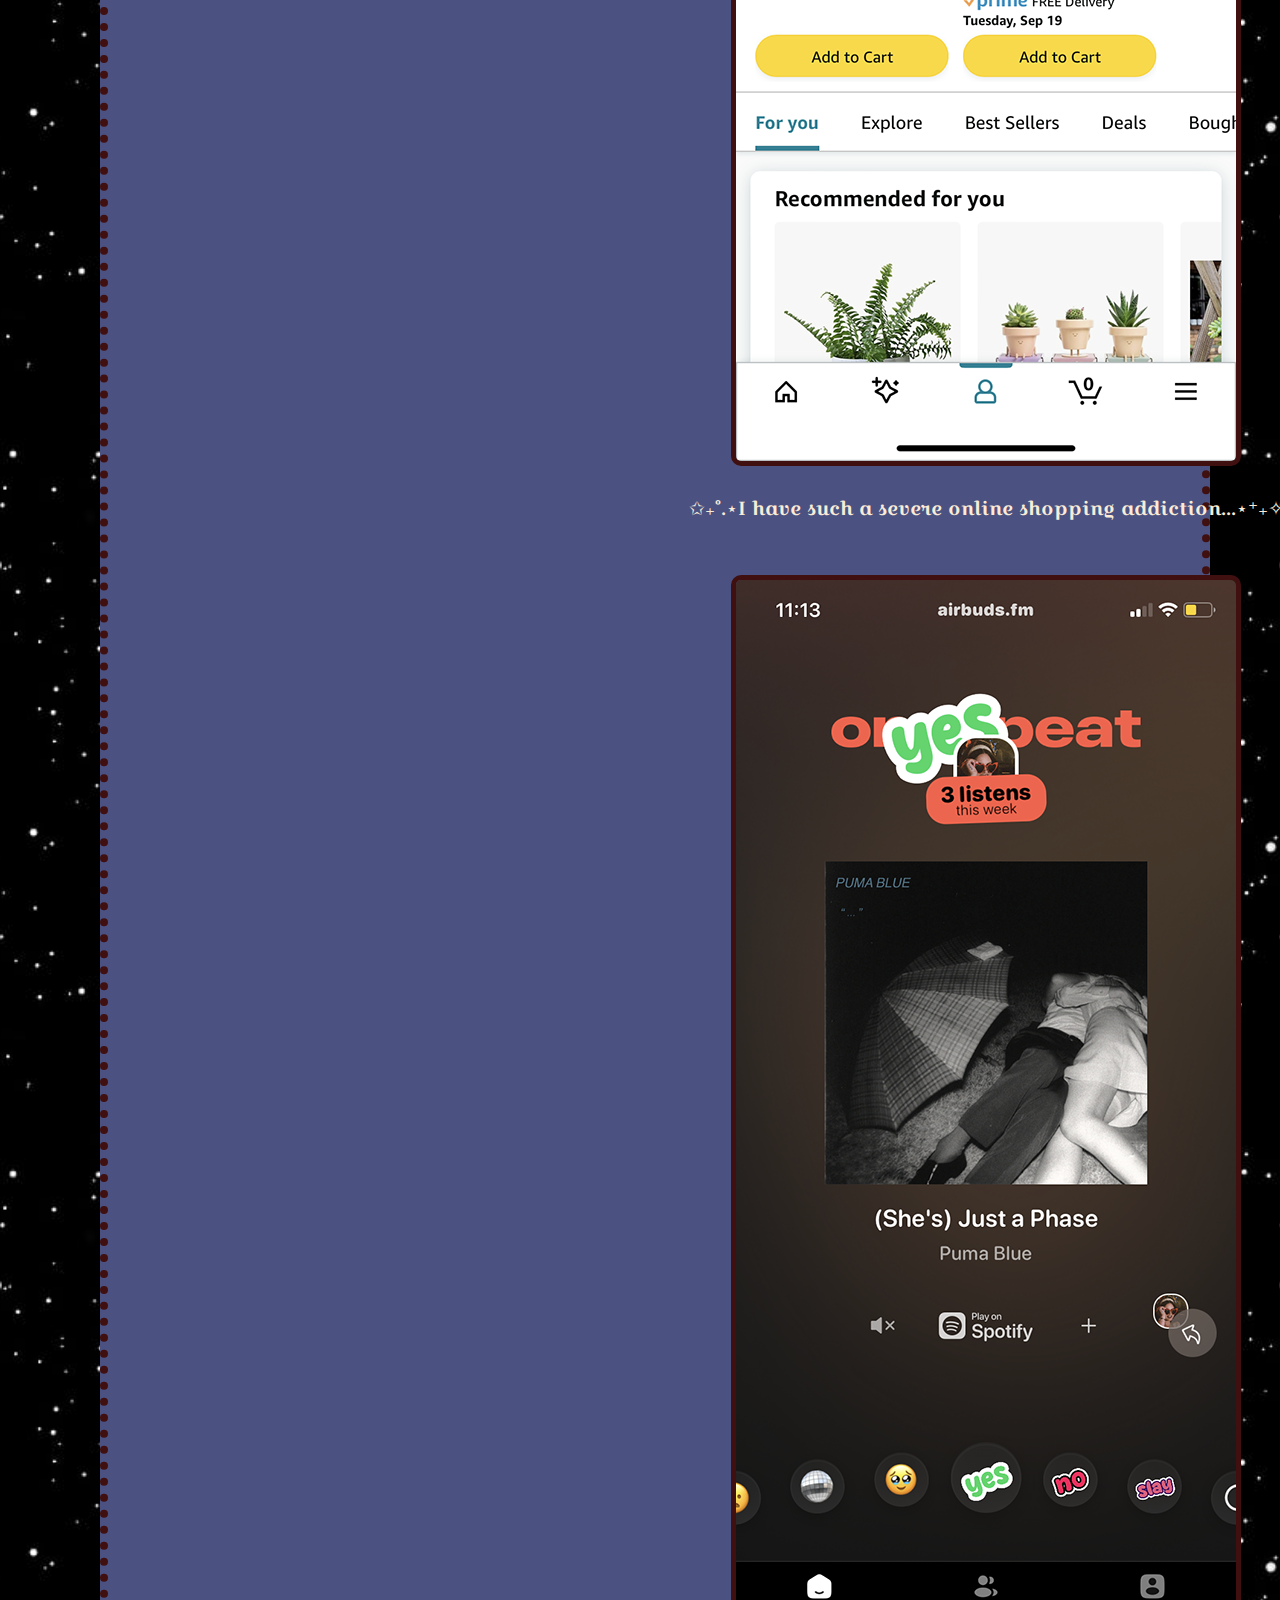
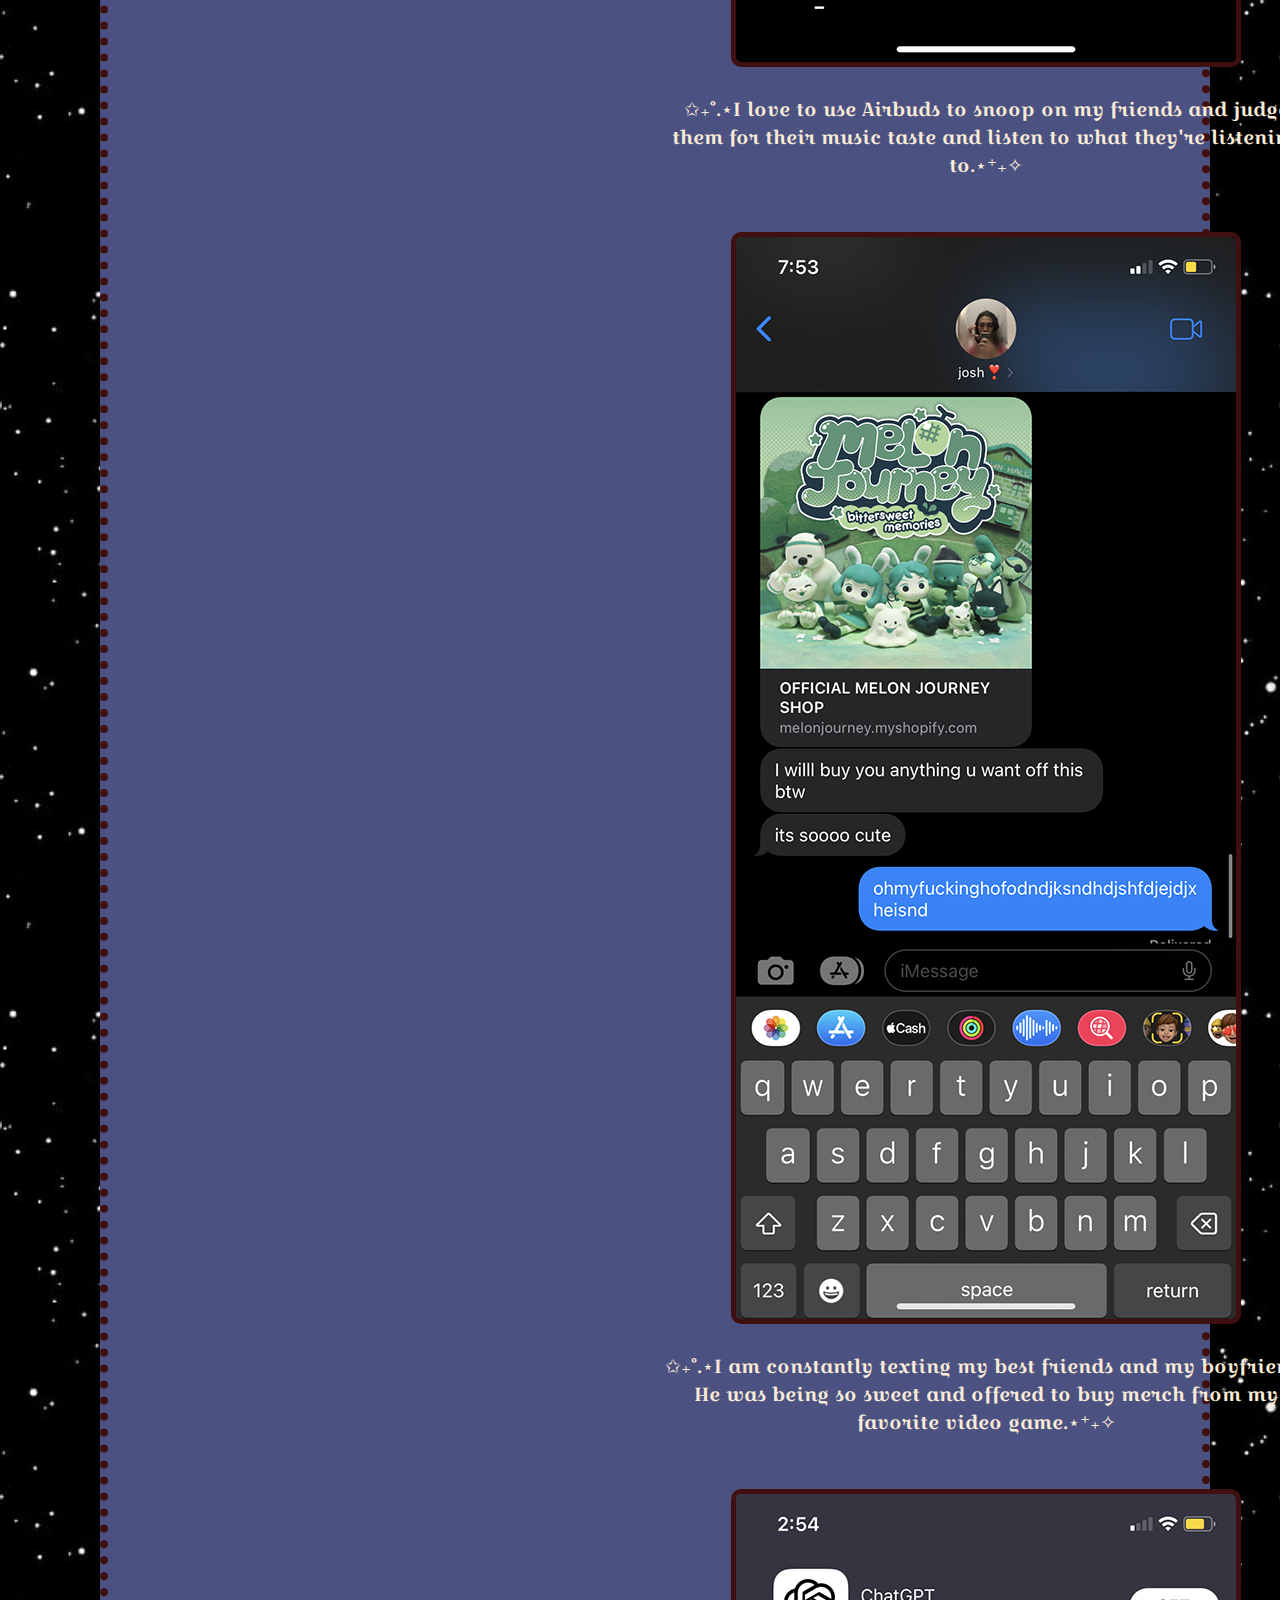
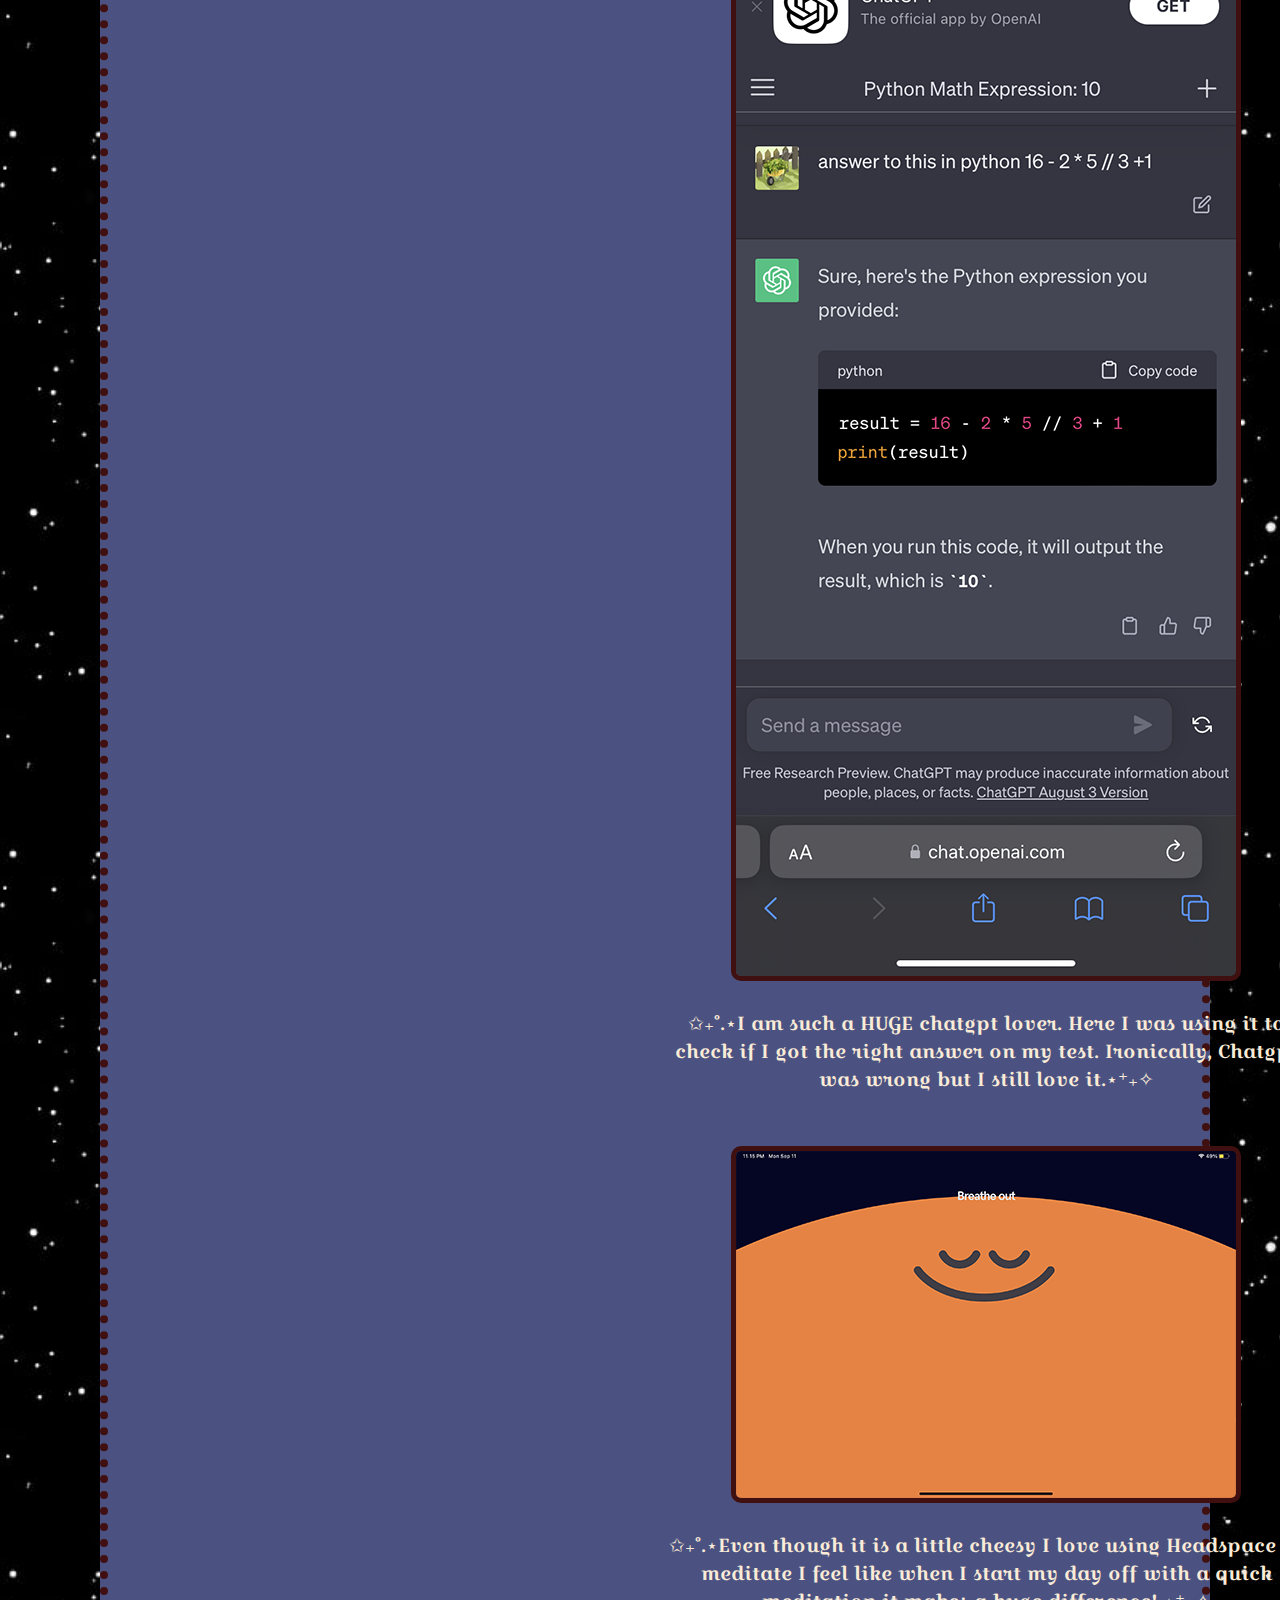
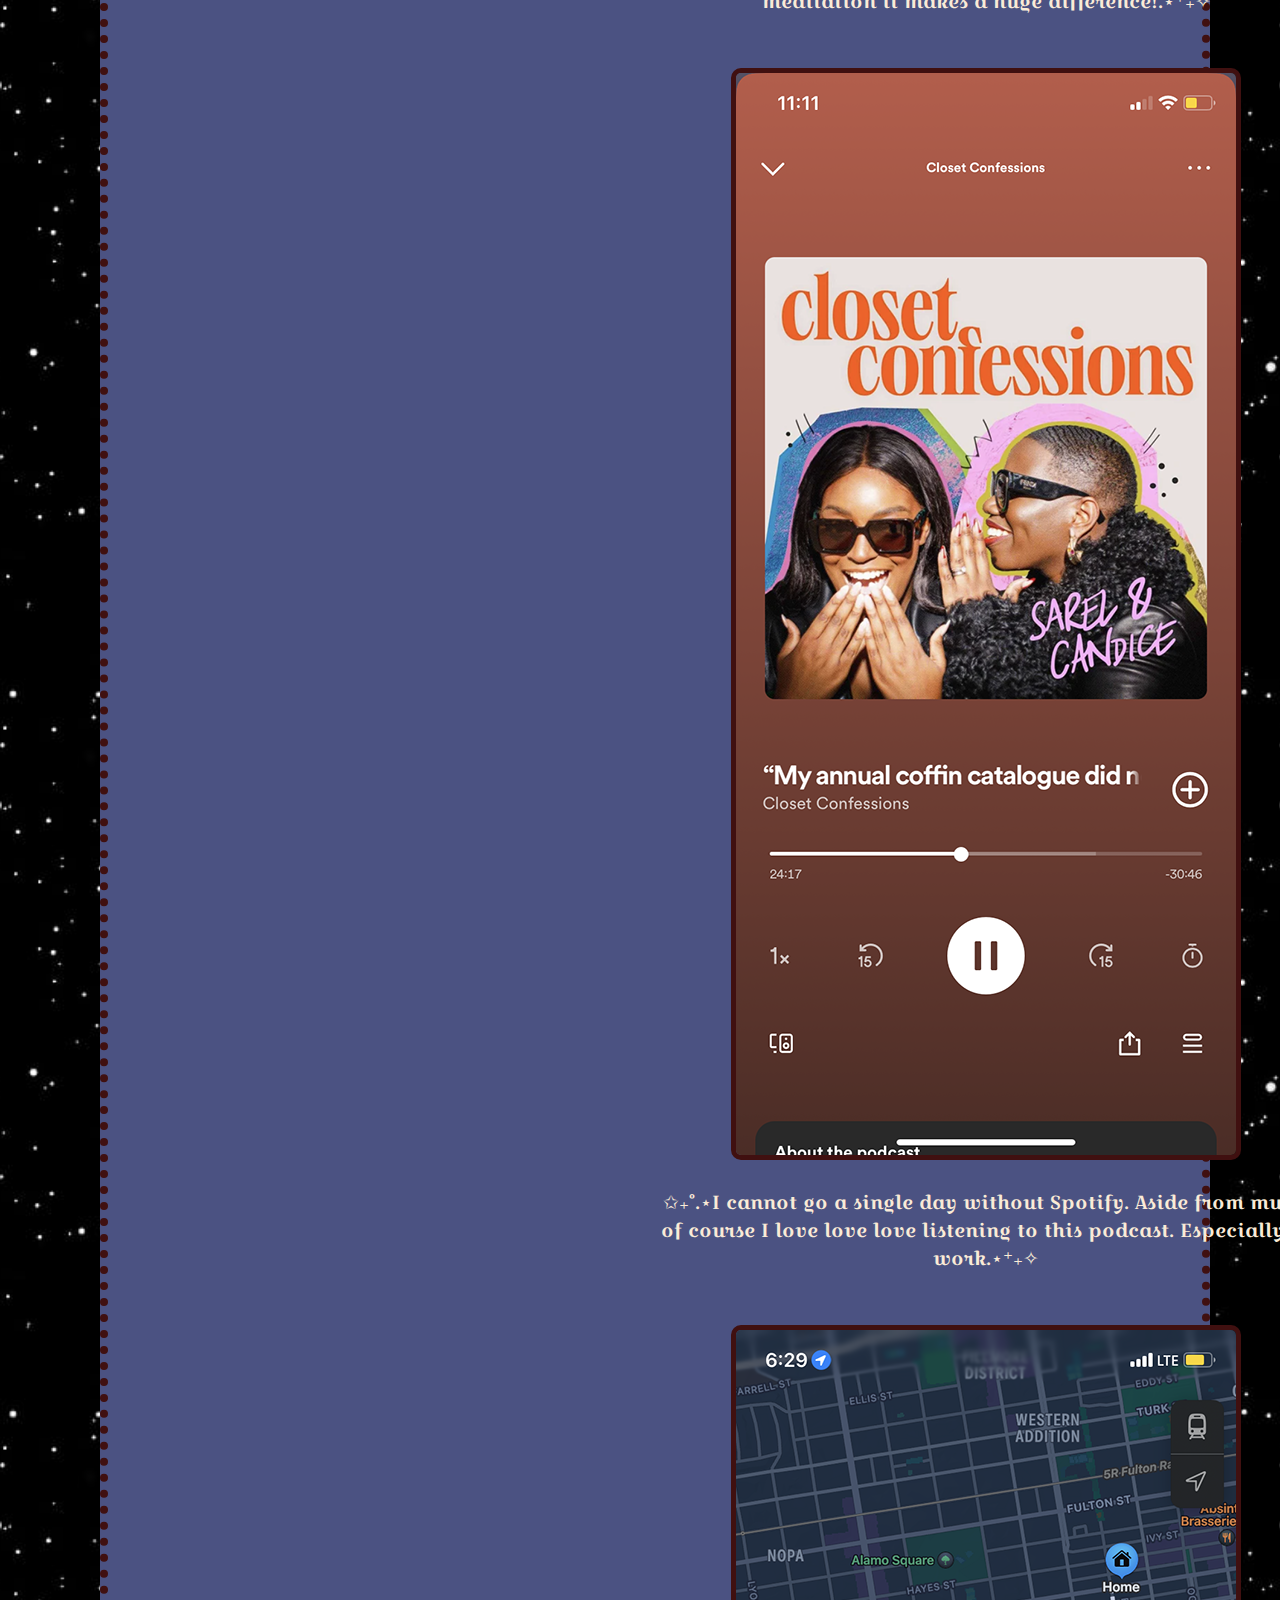
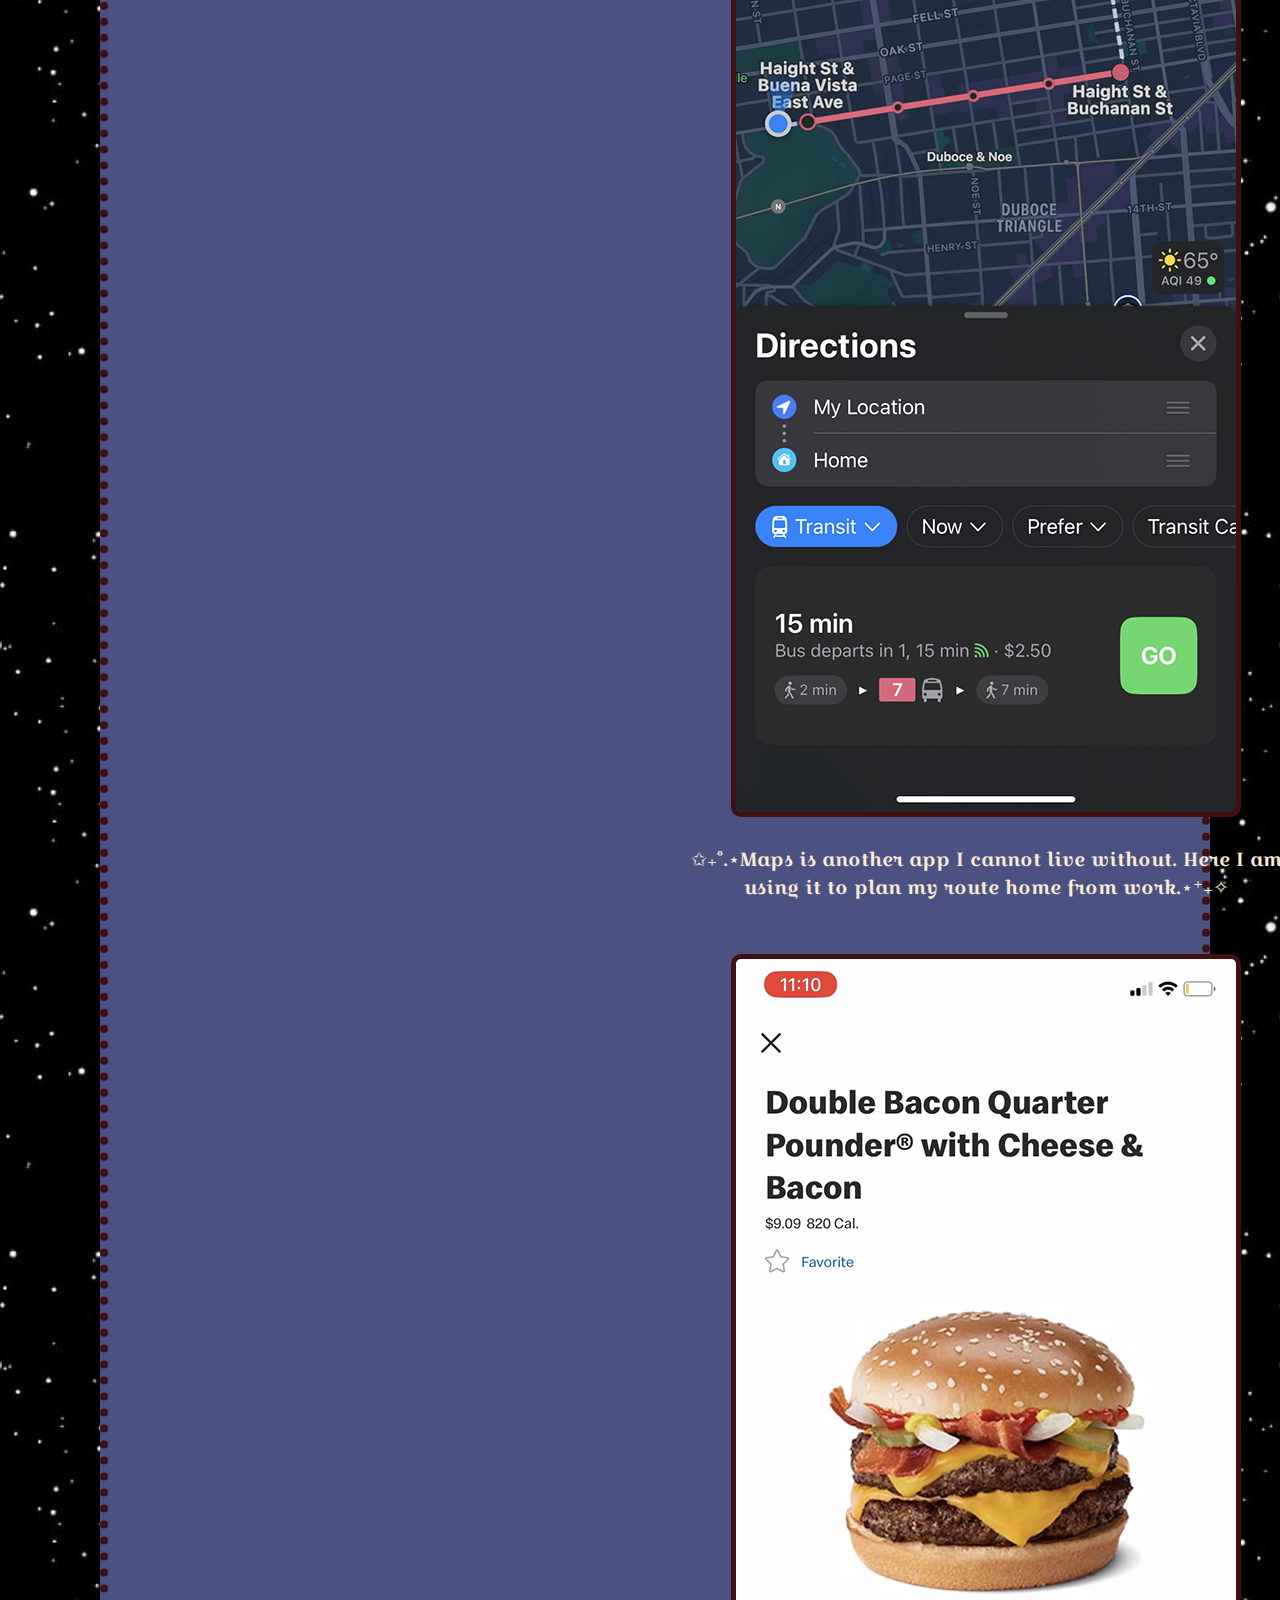
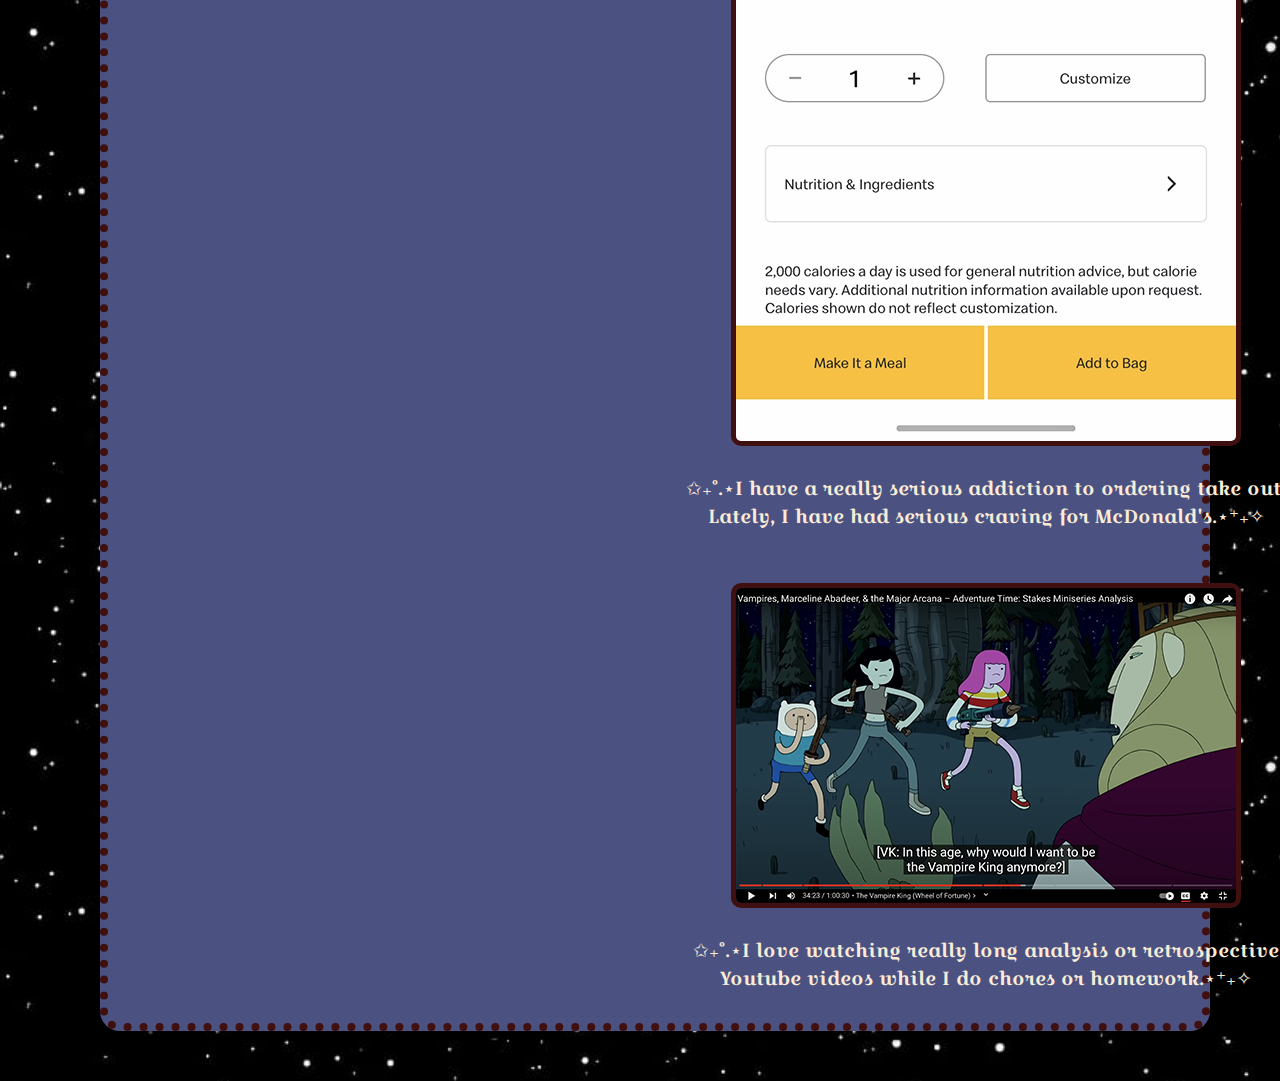
==== commit b8f2a14d: "fixed sizing and spacing issues" ====
--- a/The feed_.html
+++ b/The feed_.html
@@ -26,9 +26,8 @@
         </header>
 
         <nav>
-        <h4> Welcome to The Feed</h4>
-<br>
-        <h3>✩₊˚.⋆My Friends⋆⁺₊✧</h3>
+        <h1>✩₊˚.⋆My Friends⋆⁺₊✧</h1>
+        
         <a href="https://chottusfca.github.io/thefeed/" target="blank"> 
             <h5>Carrie Hott</h5> 
         </a>
@@ -56,6 +55,17 @@
         </nav>
 
         <main>
+            <section>
+                <h1>✩₊˚.⋆Welcome to my feed!✩₊˚.⋆</h1>
+        <br>
+            <div class="audio-player">
+                <audio controls>
+                    <source src="audio/hipshop.mp3" type="audio/mpeg">
+                    Your browser does not support the audio element.
+                </audio>
+            </div>
+            </section>
+<br>
             <section>
                 <img src="img/HKIA2.jpg">
             <br>
@@ -128,17 +138,7 @@
                 <p>✩₊˚.⋆I love watching really long analysis or retrospective Youtube videos while I do chores or homework.⋆⁺₊✧</p>
             <br>
             </section>
-        </main>
-
-        <footer>
-            <p>✩₊˚.⋆ play me!⋆⁺₊✧ </p>
-            <div class="audio-player">
-                <audio controls>
-                    <source src="audio/hipshop.mp3" type="audio/mpeg">
-                    Your browser does not support the audio element.
-                </audio>
-            </div>
-        </footer>
-    </div>
+            </main>
+        </div>
     </body>
 </html>--- a/css/stylesheet.css
+++ b/css/stylesheet.css
@@ -43,7 +43,10 @@
     top: 400px;
     margin-left: 50px;
     text-align: center;
-    color: antiquewhite;
+    color:#4B5282;
+    background-color: antiquewhite;
+    border-radius: 20px;
+    border: #401010 5px dotted;
 }
 
 a {
@@ -81,13 +84,6 @@
     text-align: center;
 }
 
-footer{
-color: antiquewhite;
-position: fixed;
-text-align: center;
-
-}
-
 #audio-player{
     text-align: center;
     margin-left: 40px;
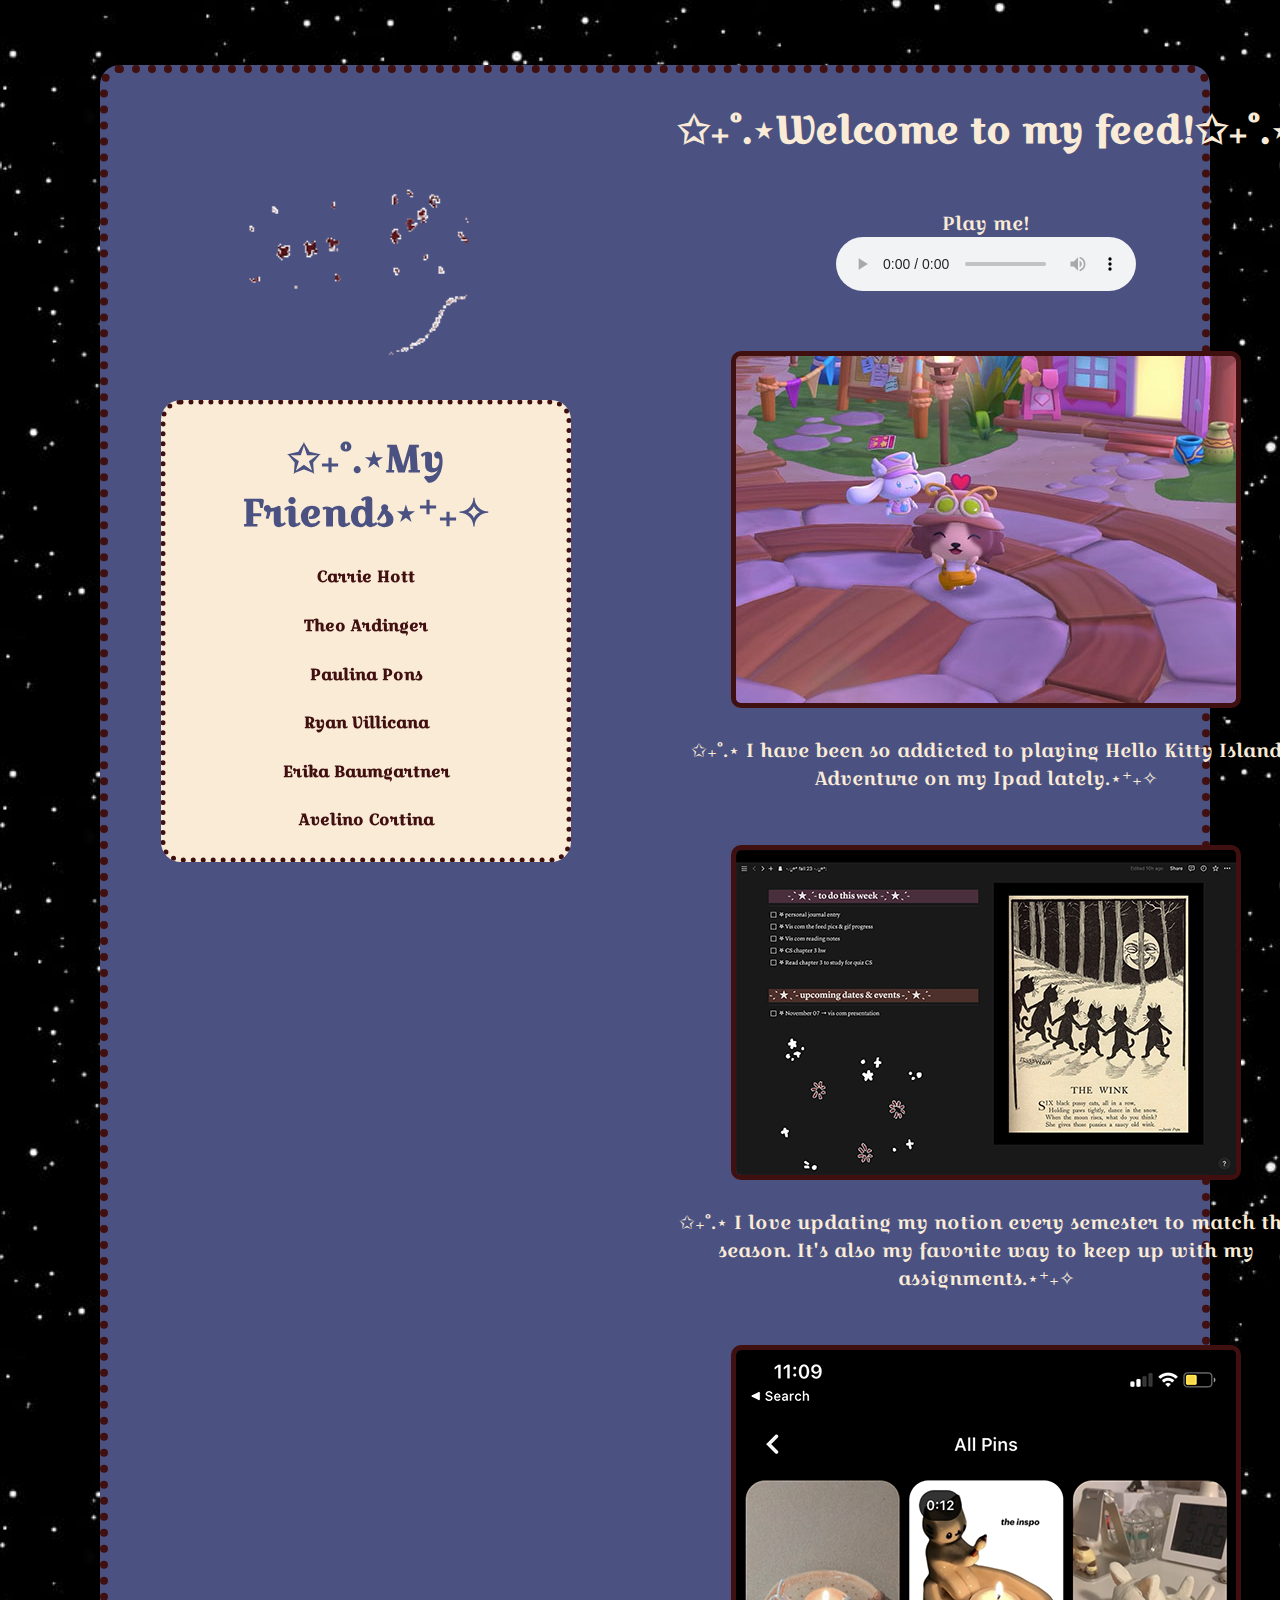
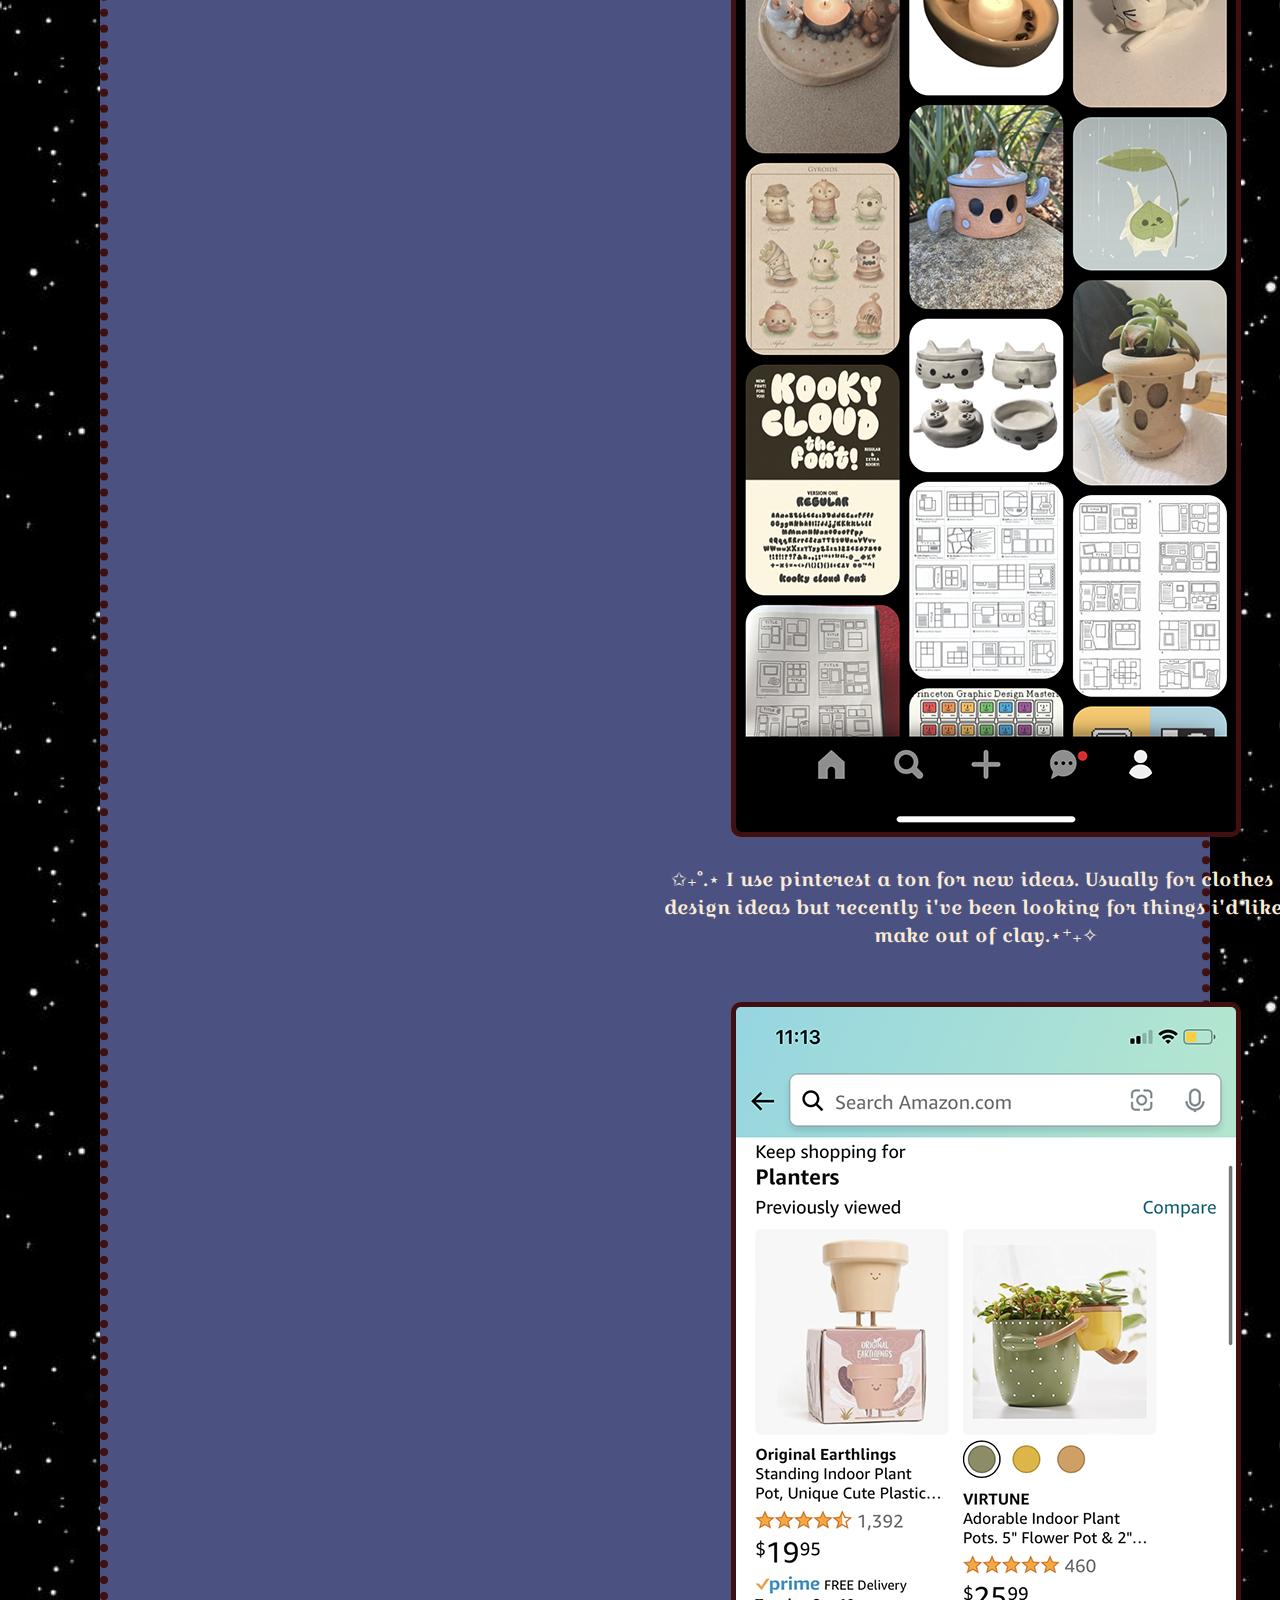
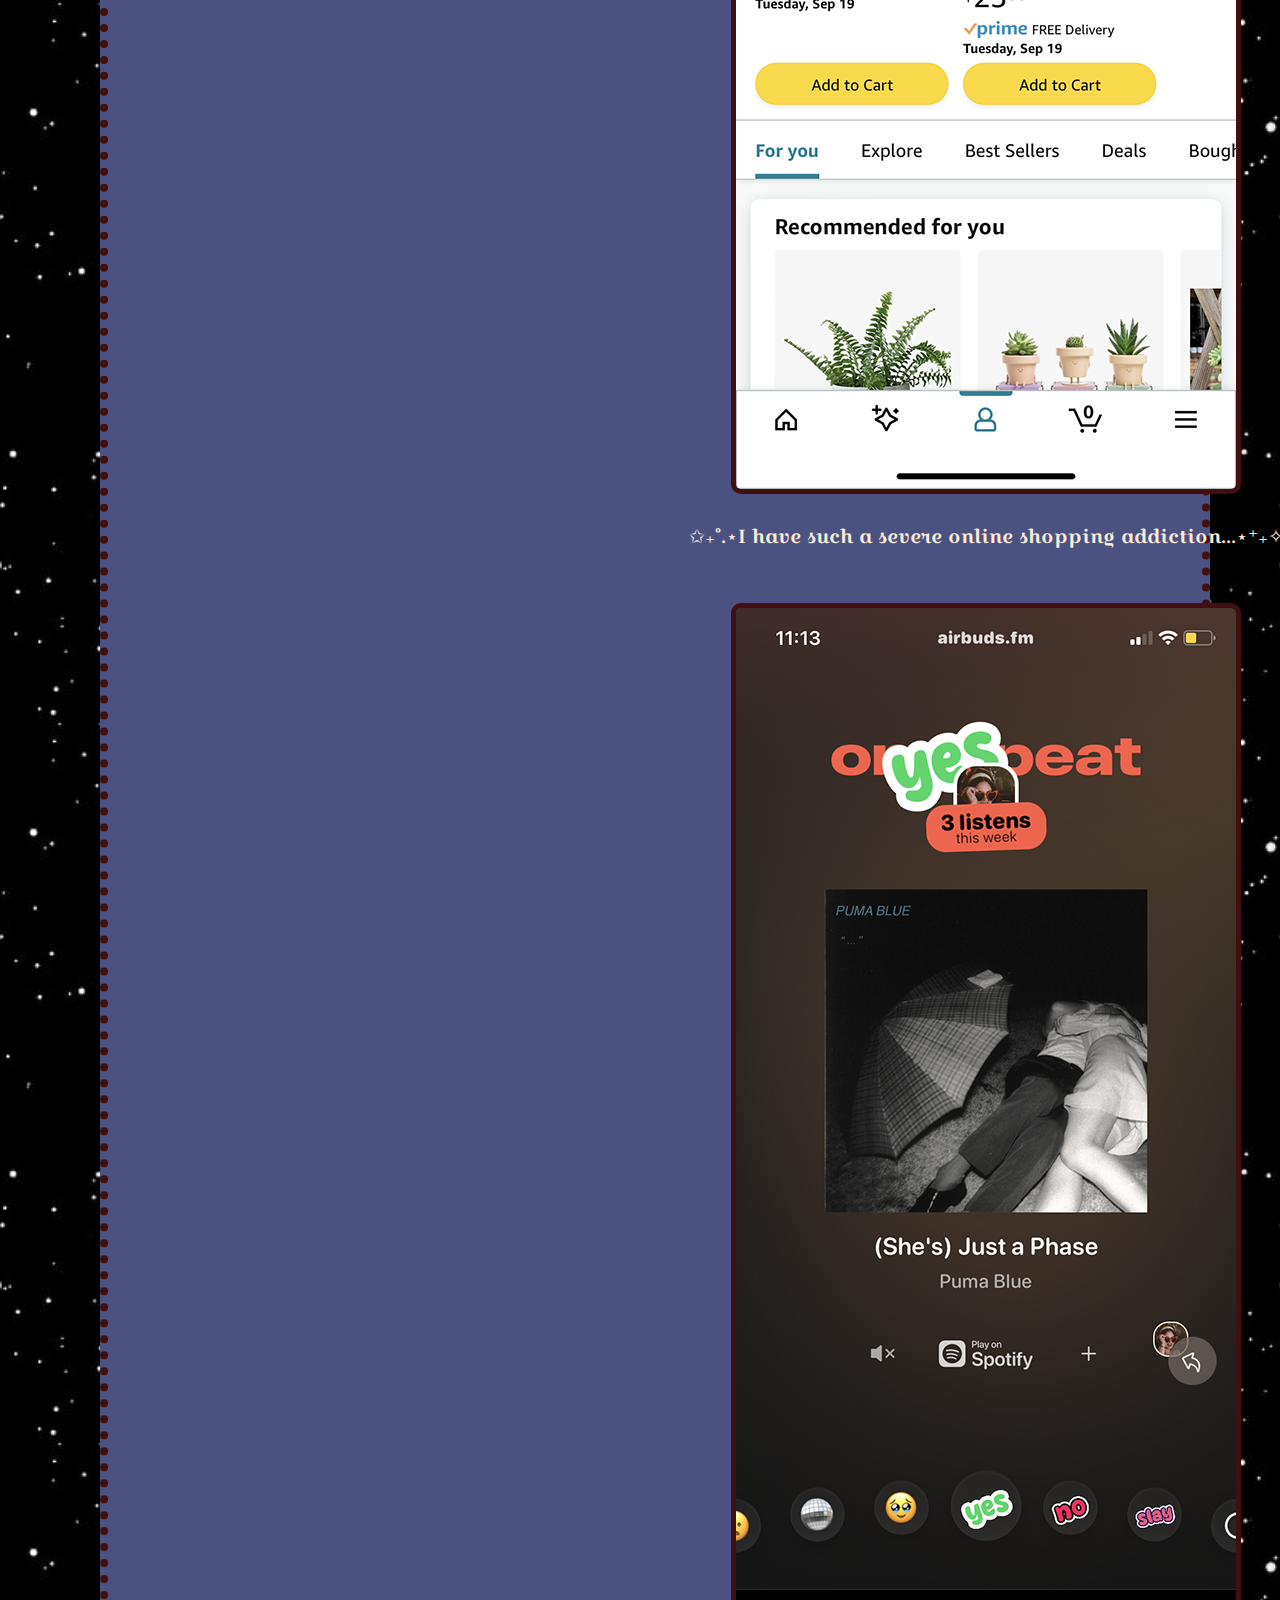
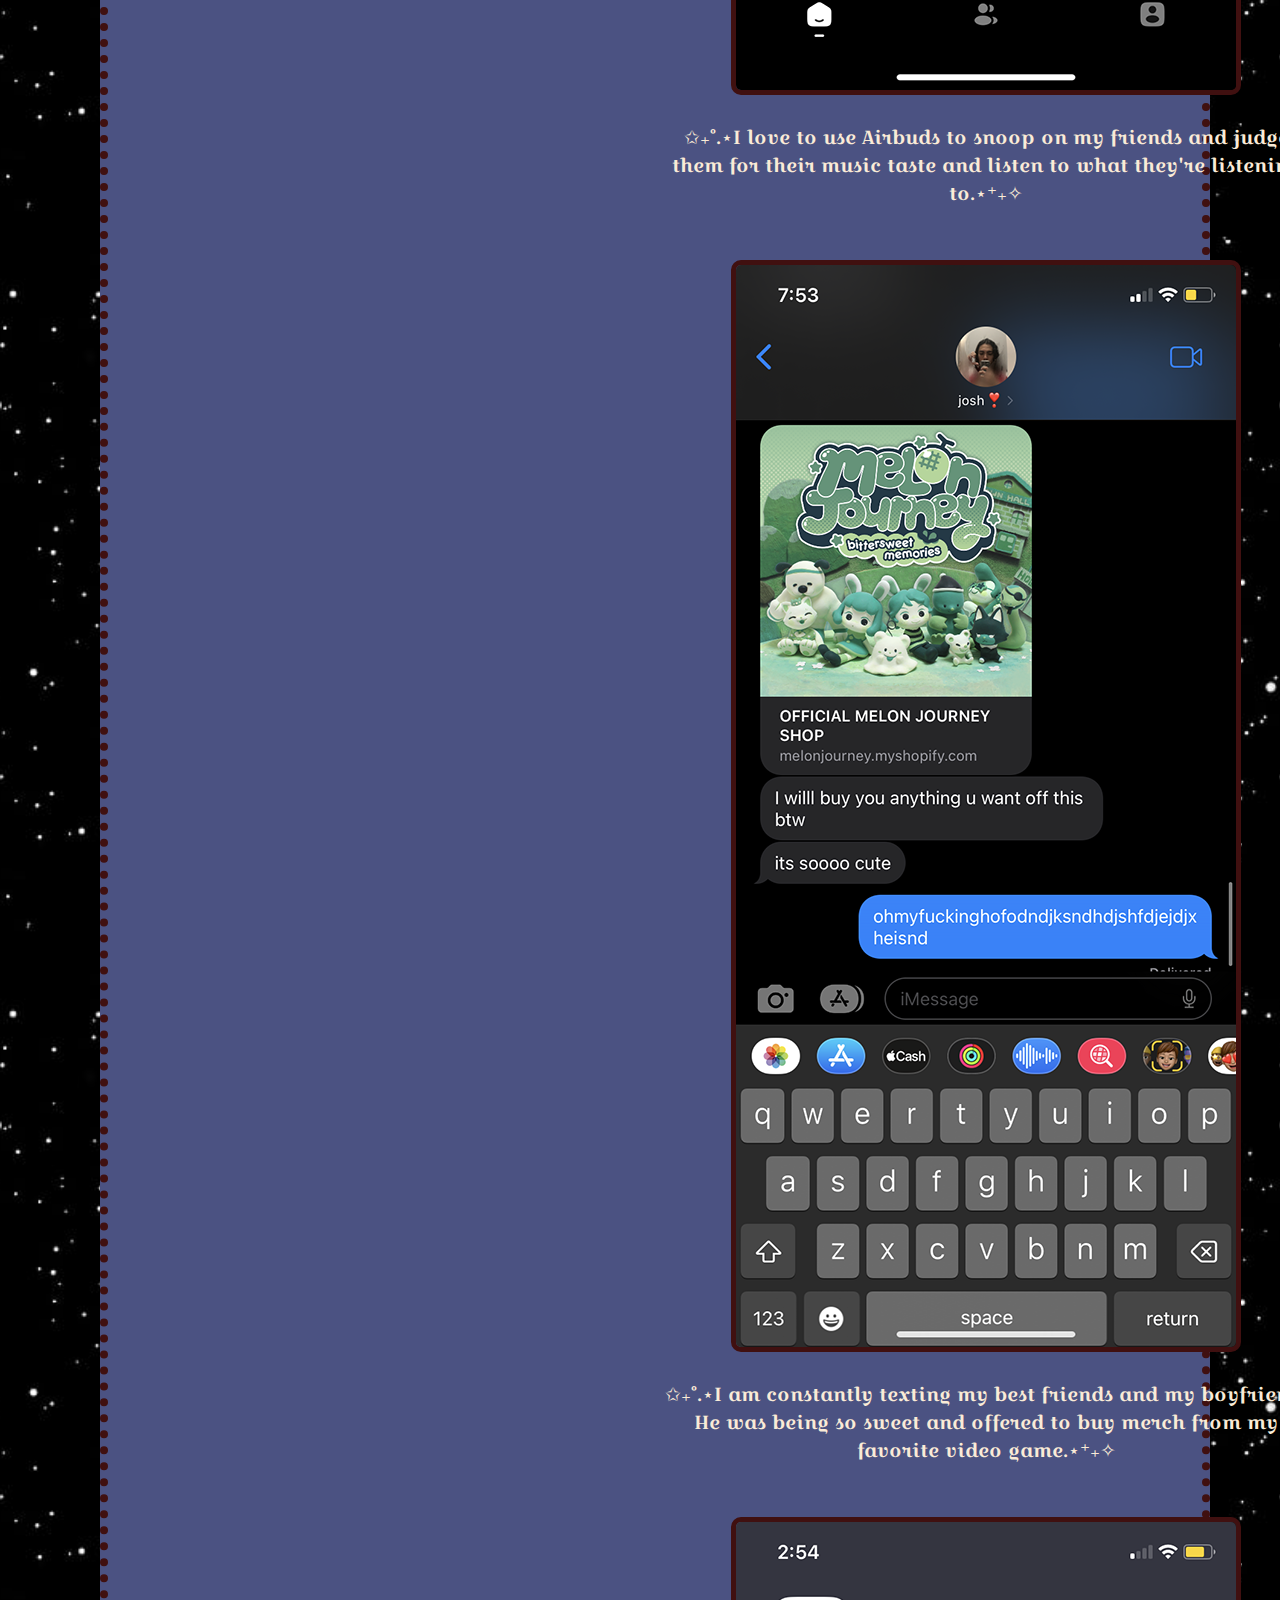
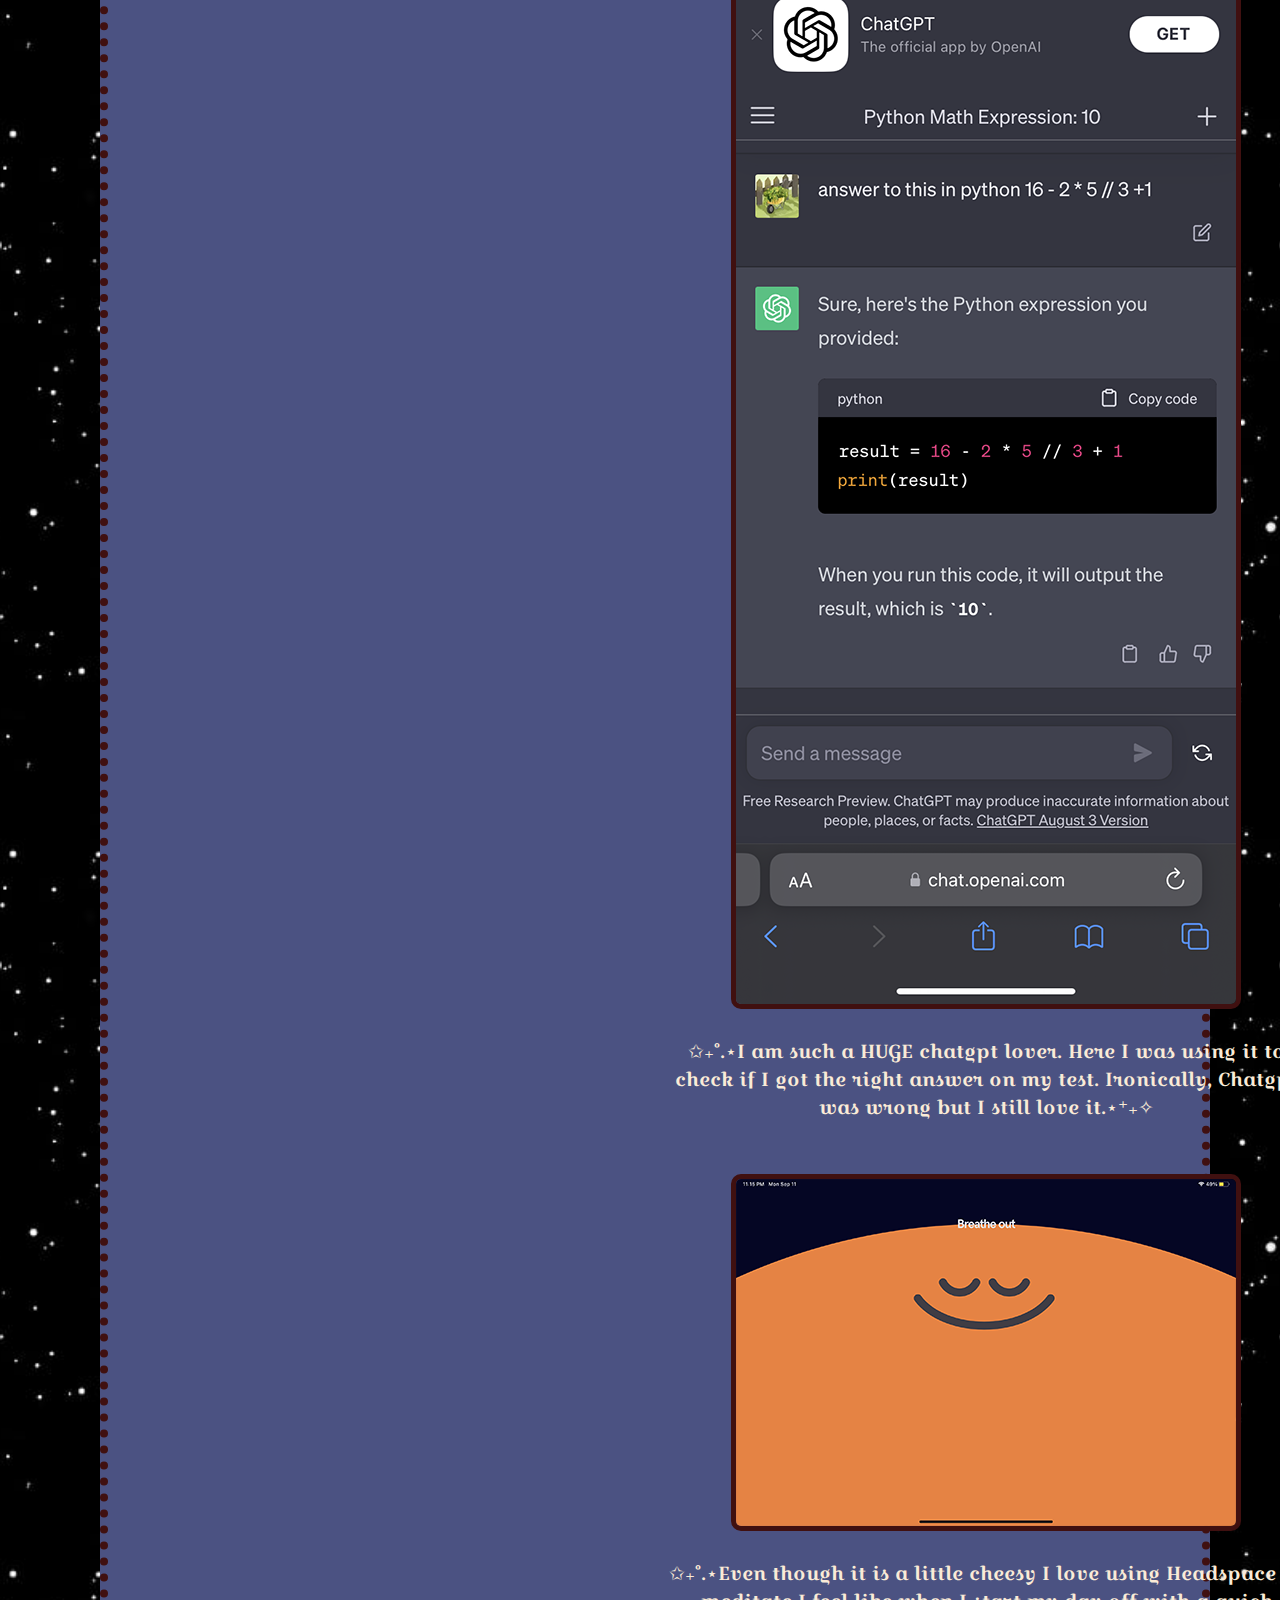
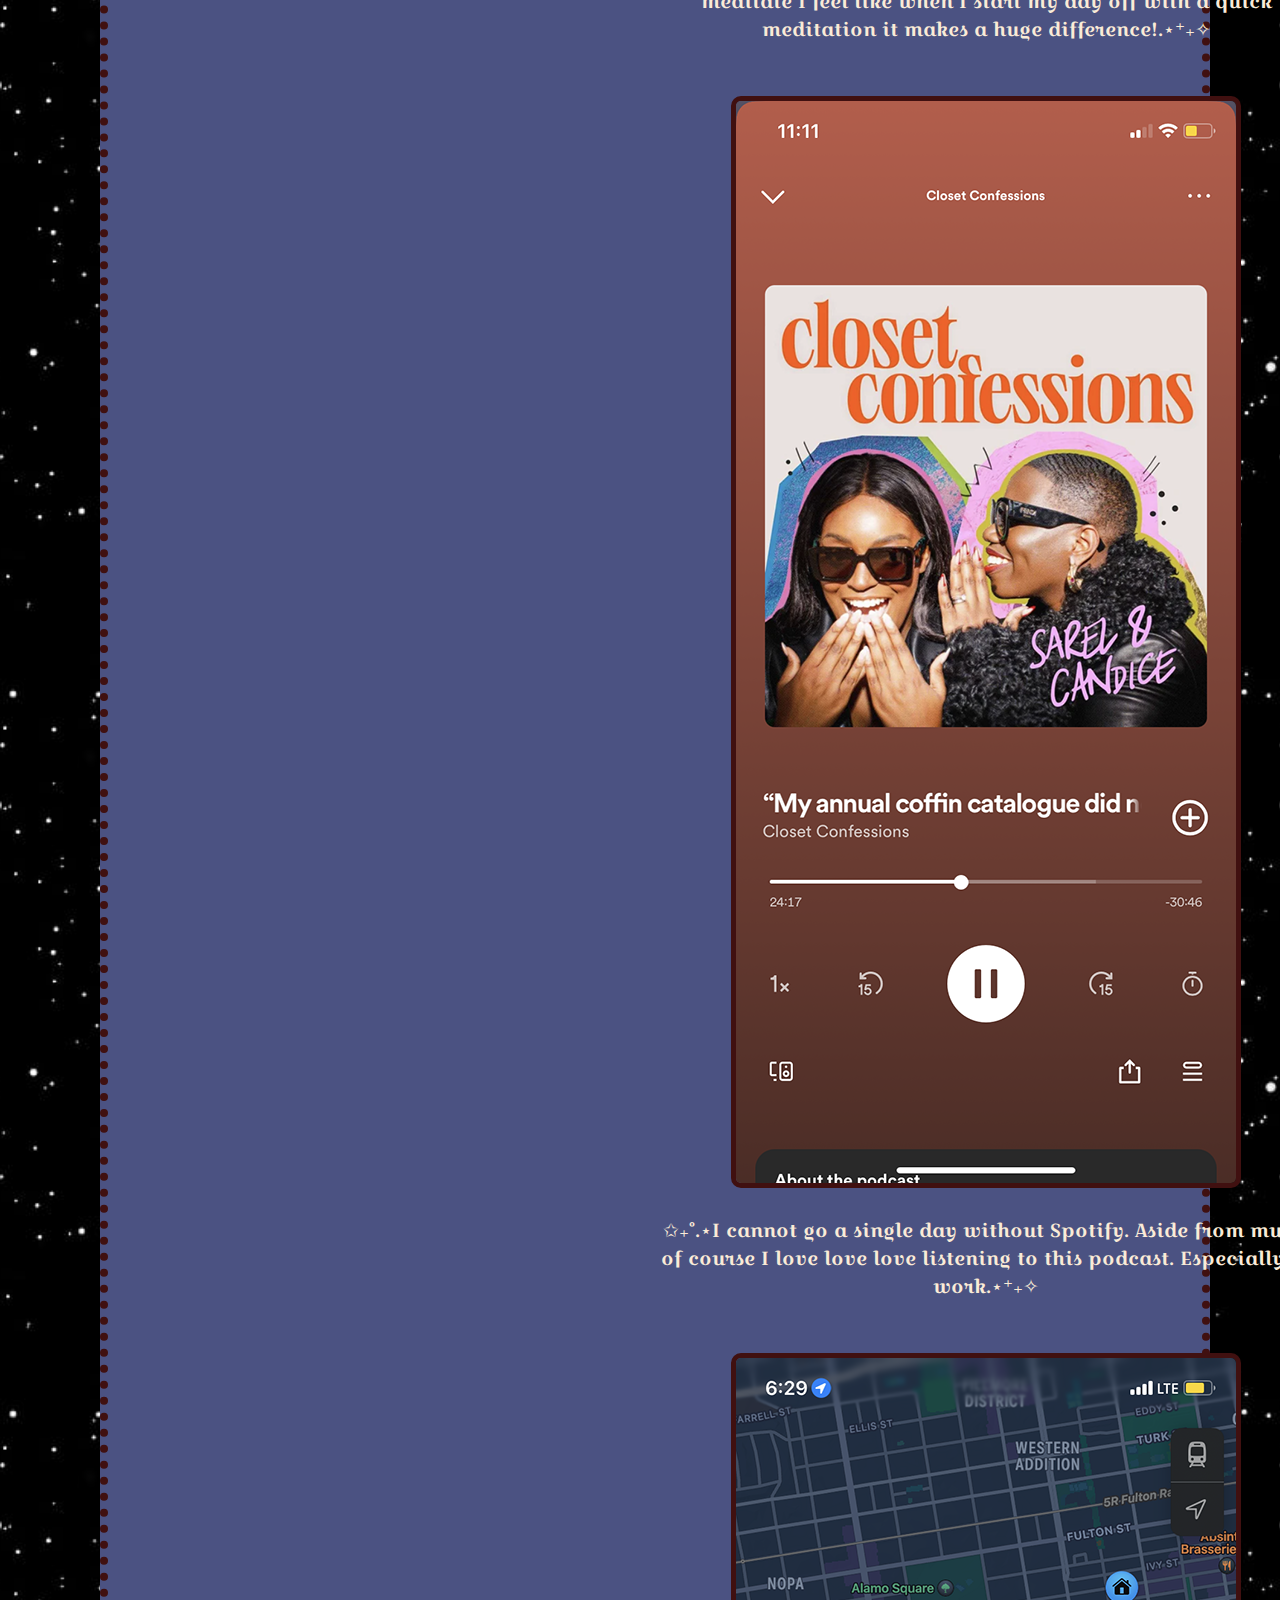
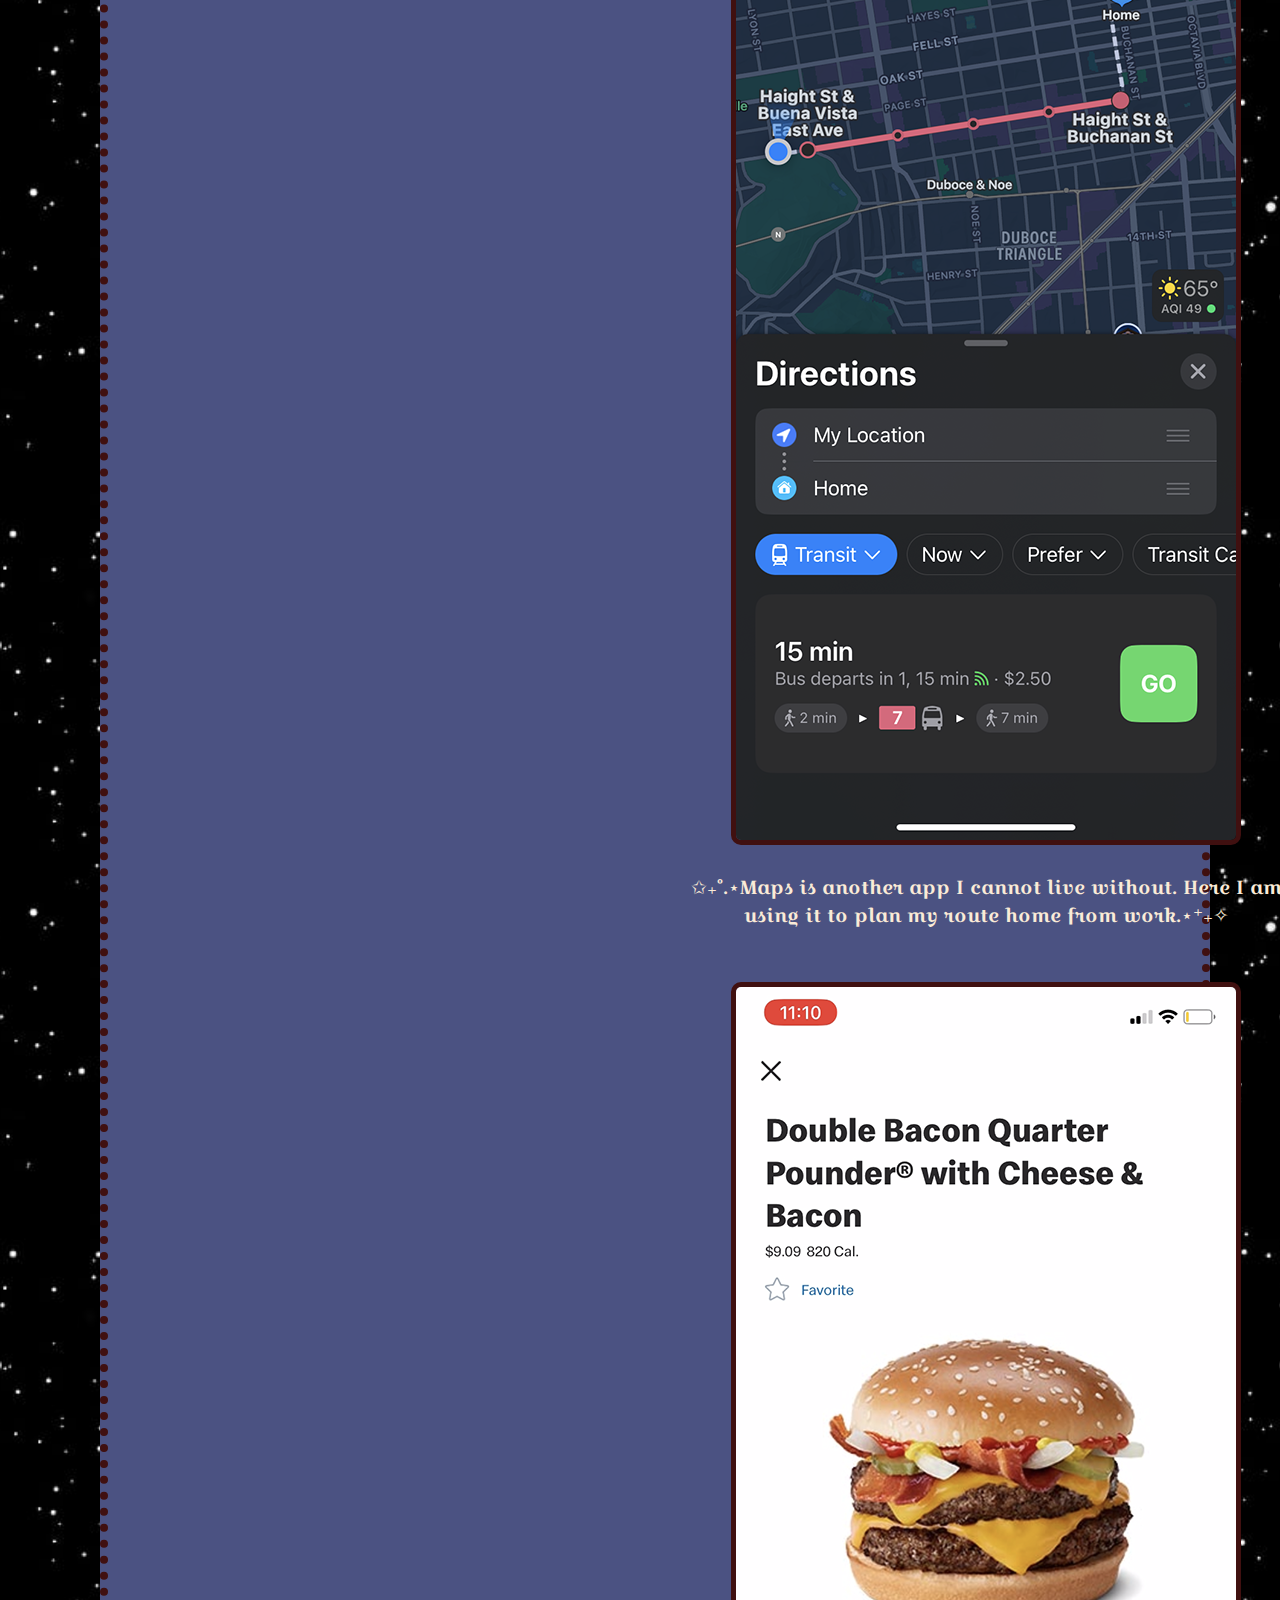
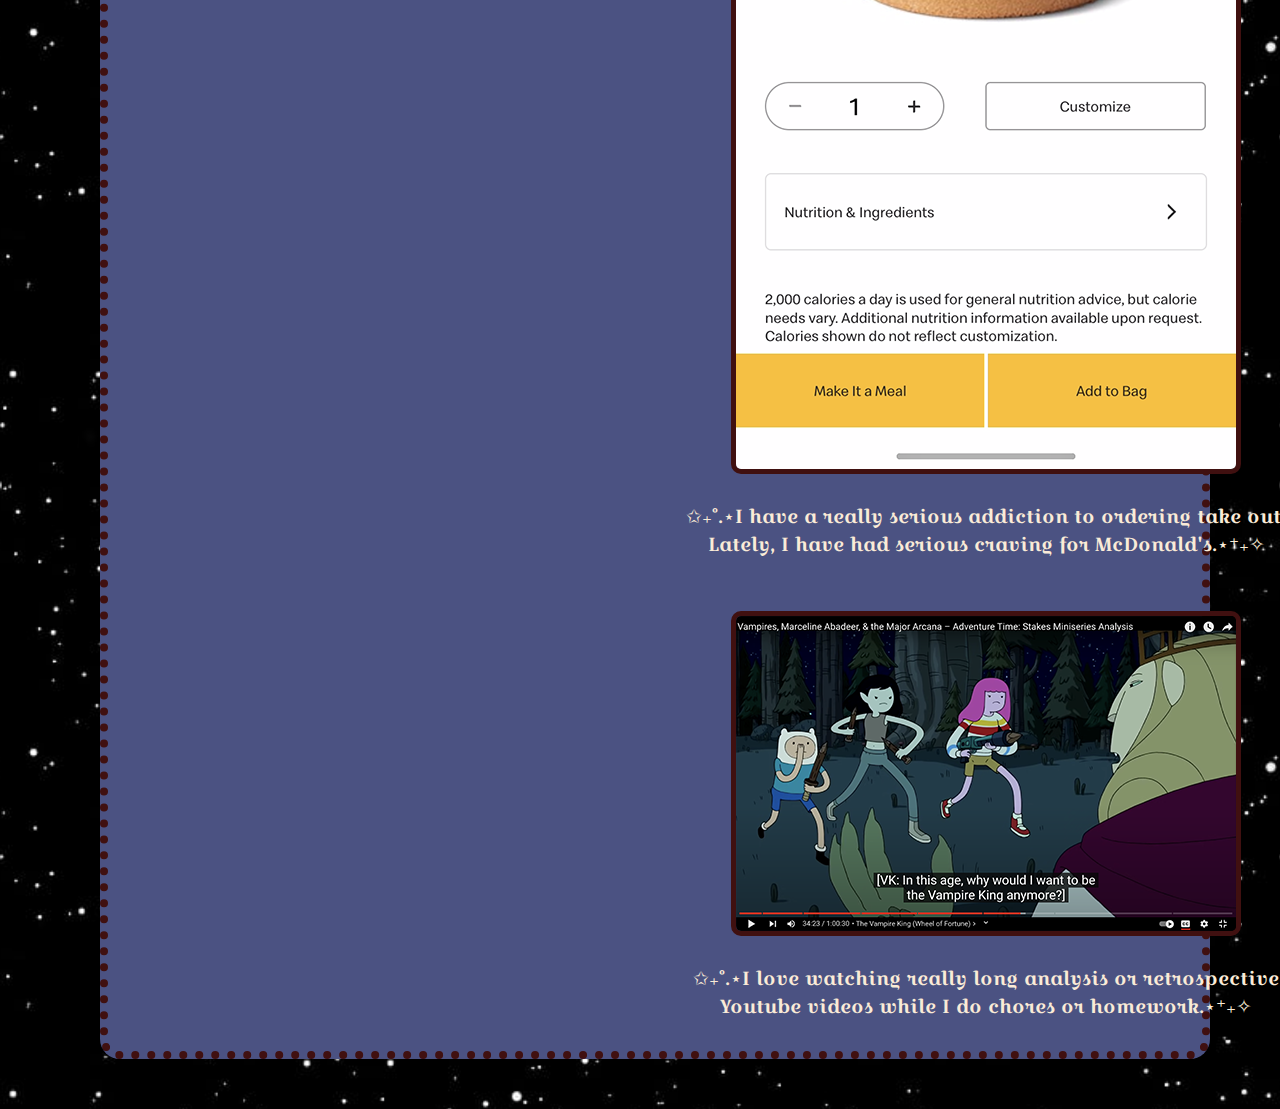
==== commit 953c6fa6: "cleaned up code format" ====
--- a/The feed_.html
+++ b/The feed_.html
@@ -12,12 +12,11 @@
         <meta name="viewport" content="width=device-width, initial-scale=1">
         <link rel="stylesheet" href="css/stylesheet.css">
     </header>
-    <body>
-        <div id="layout">
         <!--[if lt IE 7]>
             <p class="browsehappy">You are using an <strong>outdated</strong> browser. Please <a href="#">upgrade your browser</a> to improve your experience.</p>
         <![endif]-->
-
+<body>
+    <div id="layout">
         <header>
             <a href="index.html">
                 <img src="img/logo.GIF"
@@ -27,7 +26,7 @@
 
         <nav>
         <h1>✩₊˚.⋆My Friends⋆⁺₊✧</h1>
-        
+
         <a href="https://chottusfca.github.io/thefeed/" target="blank"> 
             <h5>Carrie Hott</h5> 
         </a>
@@ -58,6 +57,7 @@
             <section>
                 <h1>✩₊˚.⋆Welcome to my feed!✩₊˚.⋆</h1>
         <br>
+                <p>Play me!</p>
             <div class="audio-player">
                 <audio controls>
                     <source src="audio/hipshop.mp3" type="audio/mpeg">
@@ -65,80 +65,91 @@
                 </audio>
             </div>
             </section>
-<br>
+        <br>
             <section>
-                <img src="img/HKIA2.jpg">
-            <br>
+                <img src="img/HKIA2.jpg"
+                alt="screenshot of hello kitty gameplay.">
+        <br>
                 <p>✩₊˚.⋆ I have been so addicted to playing Hello Kitty Island Adventure on my Ipad lately.⋆⁺₊✧</p>
             </section>
-<br>
+        <br>
             <section>
-                <img src="img/notion.jpg">
-            <br>
+                <img src="img/notion.jpg"
+                alt="screnshot of notion app.">
+        <br>
                 <p> ✩₊˚.⋆ I love updating my notion every semester to match the season. It's also my favorite way to keep up with my assignments.⋆⁺₊✧</p>
             </section>
-<br>
+        <br>
             <section>
-                <img src="img/pinterest.png">
-            <br>
+                <img src="img/pinterest.png"
+                alt=" screenshot of pinterest home page.">
+        <br>
                 <p>✩₊˚.⋆ I use pinterest a ton for new ideas. Usually for clothes or design ideas but recently i've been looking for things i'd like to make out of clay.⋆⁺₊✧</p>
             </section>
-<br>
+        <br>
             <section>
-                <img src="img/amazon.png">
-            <br>
+                <img src="img/amazon.png"
+                alt="screenshot of planters on Amazon.">
+        <br>
                 <p>✩₊˚.⋆I have such a severe online shopping addiction...⋆⁺₊✧ </p>
             </section>
-<br>
+        <br>
             <section>
-                <img src="img/airbuds.png">
-            <br>
+                <img src="img/airbuds.png"
+                alt="Screenshot of airbuds app.">
+        <br>
                 <p> ✩₊˚.⋆I love to use Airbuds to snoop on my friends and judge them for their music taste and listen to what they're listening to.⋆⁺₊✧</p>
             </section>
-<br>
+        <br>
             <section>
-                <img src="img/text.png">
-            <br>
+                <img src="img/text.png"
+                alt="screenshot of texts.">
+        <br>
                 <p>✩₊˚.⋆I am constantly texting my best friends and my boyfriend. He was being so sweet and offered to buy merch from my favorite video game.⋆⁺₊✧</p>
             </section>
-<br>
+        <br>
             <section>
-                <img src="img/chatgpt.png">
-            <br>
+                <img src="img/chatgpt.png"
+                alt="screenshot of Chatgpt solving math equation.">
+        <br>
                 <p>✩₊˚.⋆I am such a HUGE chatgpt lover. Here I was using it to check if I got the right answer on my test. Ironically, Chatgpt was wrong but I still love it.⋆⁺₊✧</p>
             </section>
-<br>
+        <br>
             <section>
-                <img src="img/head.png">
-            <br>
+                <img src="img/head.png"
+                alt="screenshot of headspace breathing technique.">
+        <br>
                 <p>✩₊˚.⋆Even though it is a little cheesy I love using Headspace to meditate I feel like when I start my day off with a quick meditation it makes a huge difference!.⋆⁺₊✧</p>
             </section>
-<br>
+        <br>
             <section>
                 <img src="img/pod.png">
-            <br>
+        <br>
                 <p>✩₊˚.⋆I cannot go a single day without Spotify. Aside from music of course I love love love listening to this podcast. Especially at work.⋆⁺₊✧</p>
             </section>
-<br>
+        <br>
             <section>
-                <img src="img/maps.png">
-            <br>
+                <img src="img/maps.png"
+                alt="screenshot of apple maps from school to home.">
+        <br>
                 <p>✩₊˚.⋆Maps is another app I cannot live without. Here I am using it to plan my route home from work.⋆⁺₊✧</p>
             </section>
-<br>
+        <br>
             <section>
-                <img src="img/food.png">
-            <br>
+                <img src="img/food.png"
+                alt="screenshot of mcdonald's app on ordering screen.">
+        <br>
                 <p>✩₊˚.⋆I have a really serious addiction to ordering take out. Lately, I have had serious craving for McDonald's.⋆⁺₊✧</p>
             </section>
-<br>
+        <br>
             <section>
-                <img src="img/youtube.png">
-            <br>
+                <img src="img/youtube.png"
+                alt="screenshot of a youtube video.">
+        <br>
                 <p>✩₊˚.⋆I love watching really long analysis or retrospective Youtube videos while I do chores or homework.⋆⁺₊✧</p>
-            <br>
+        <br>
             </section>
-            </main>
-        </div>
-    </body>
+        </main>
+    </div>
+</body>
 </html>--- a/css/stylesheet.css
+++ b/css/stylesheet.css
@@ -1,16 +1,5 @@
 @import 
 url('https://fonts.googleapis.com/css2?family=Croissant+One&display=swap');
-
-body{
-    color: antiquewhite;
-    font-family: 'Croissant One', cursive;
-    margin: auto;
-    background-image: url("../img/bg.jpg");
-    background-repeat: repeat;
-    background-size: 100%;
-    font-size: larger;
-
-}
 
 #layout {
     border-radius: 20px;
@@ -35,6 +24,21 @@
     transform: scale(1.5);
     margin-left: 100px;
     margin-top: 50px;
+}
+
+#audio-player{
+    text-align: center;
+    margin-left: 40px;
+}
+
+body{
+    color: antiquewhite;
+    font-family: 'Croissant One', cursive;
+    margin: auto;
+    background-image: url("../img/bg.jpg");
+    background-repeat: repeat;
+    background-size: 100%;
+    font-size: larger;
 }
 
 nav{
@@ -84,11 +88,6 @@
     text-align: center;
 }
 
-#audio-player{
-    text-align: center;
-    margin-left: 40px;
-}
-
 #splashgif {
     width: 525px;
     margin: auto;
